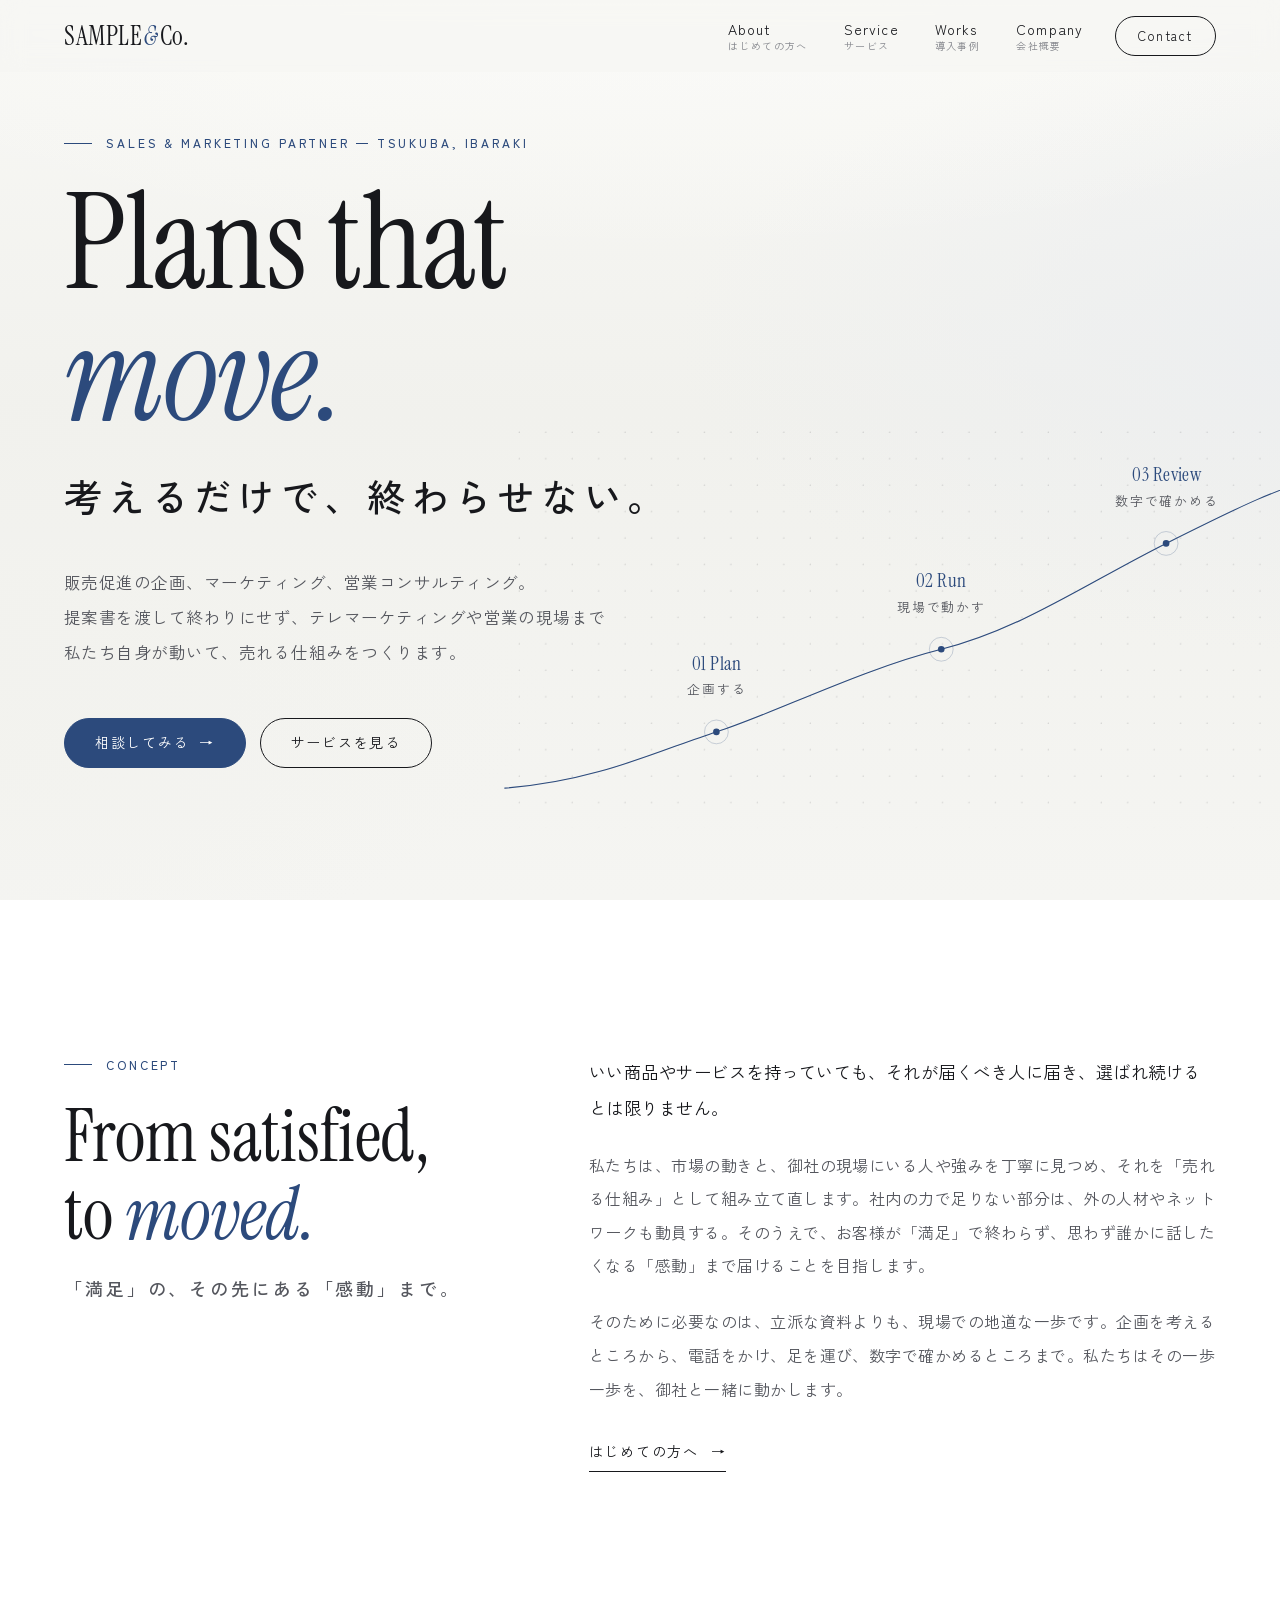
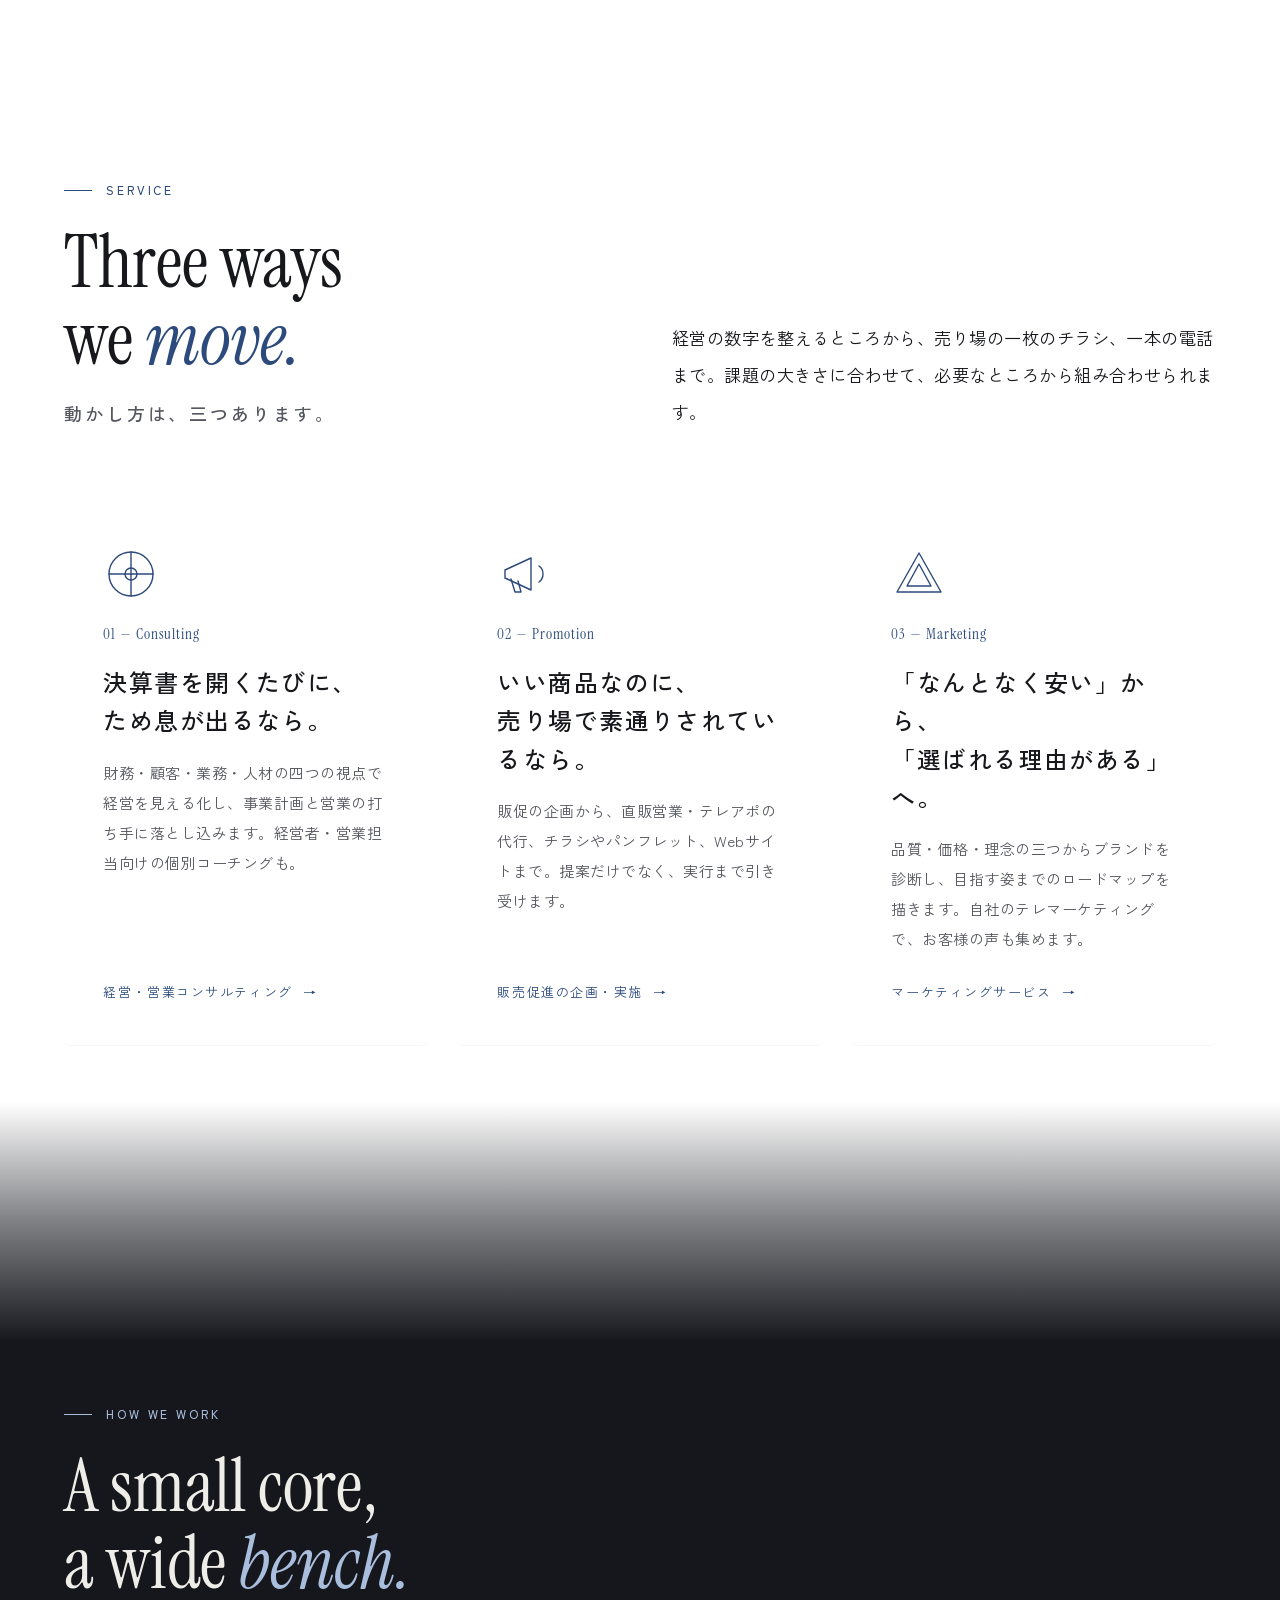
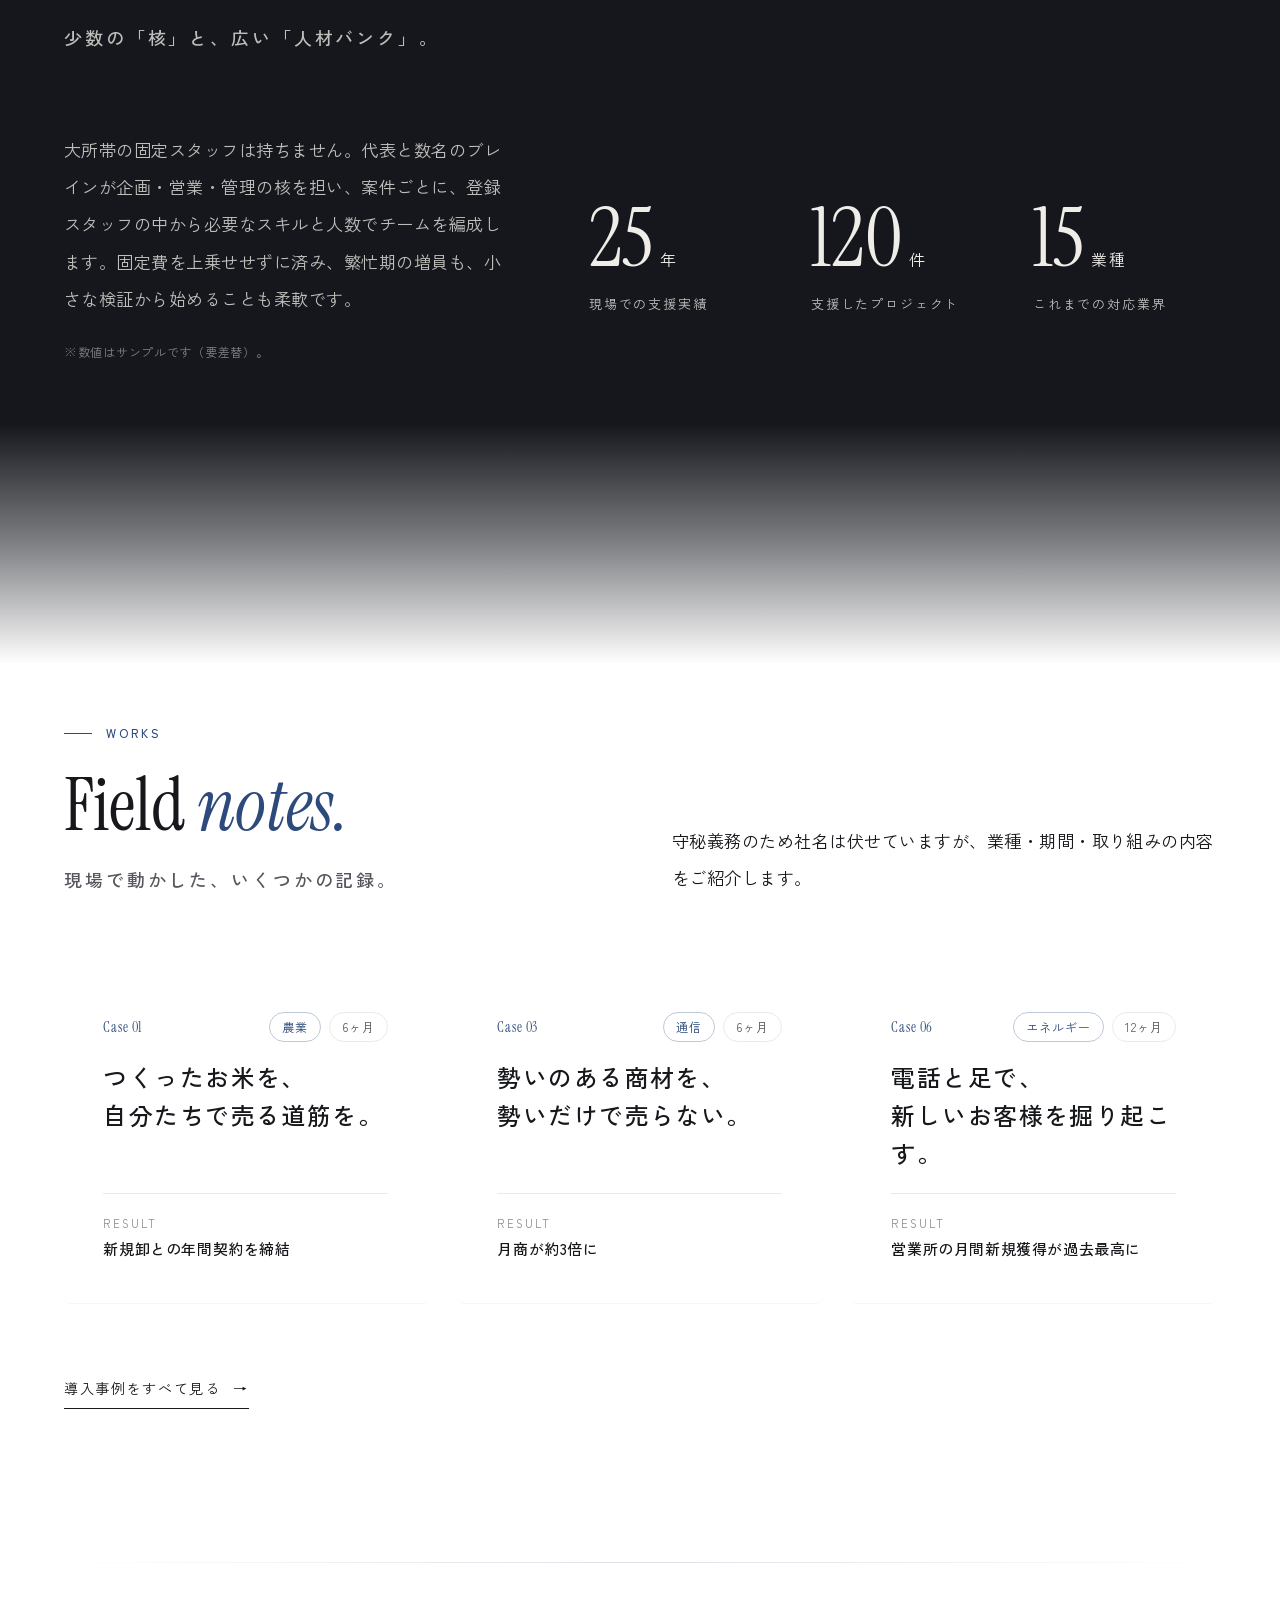
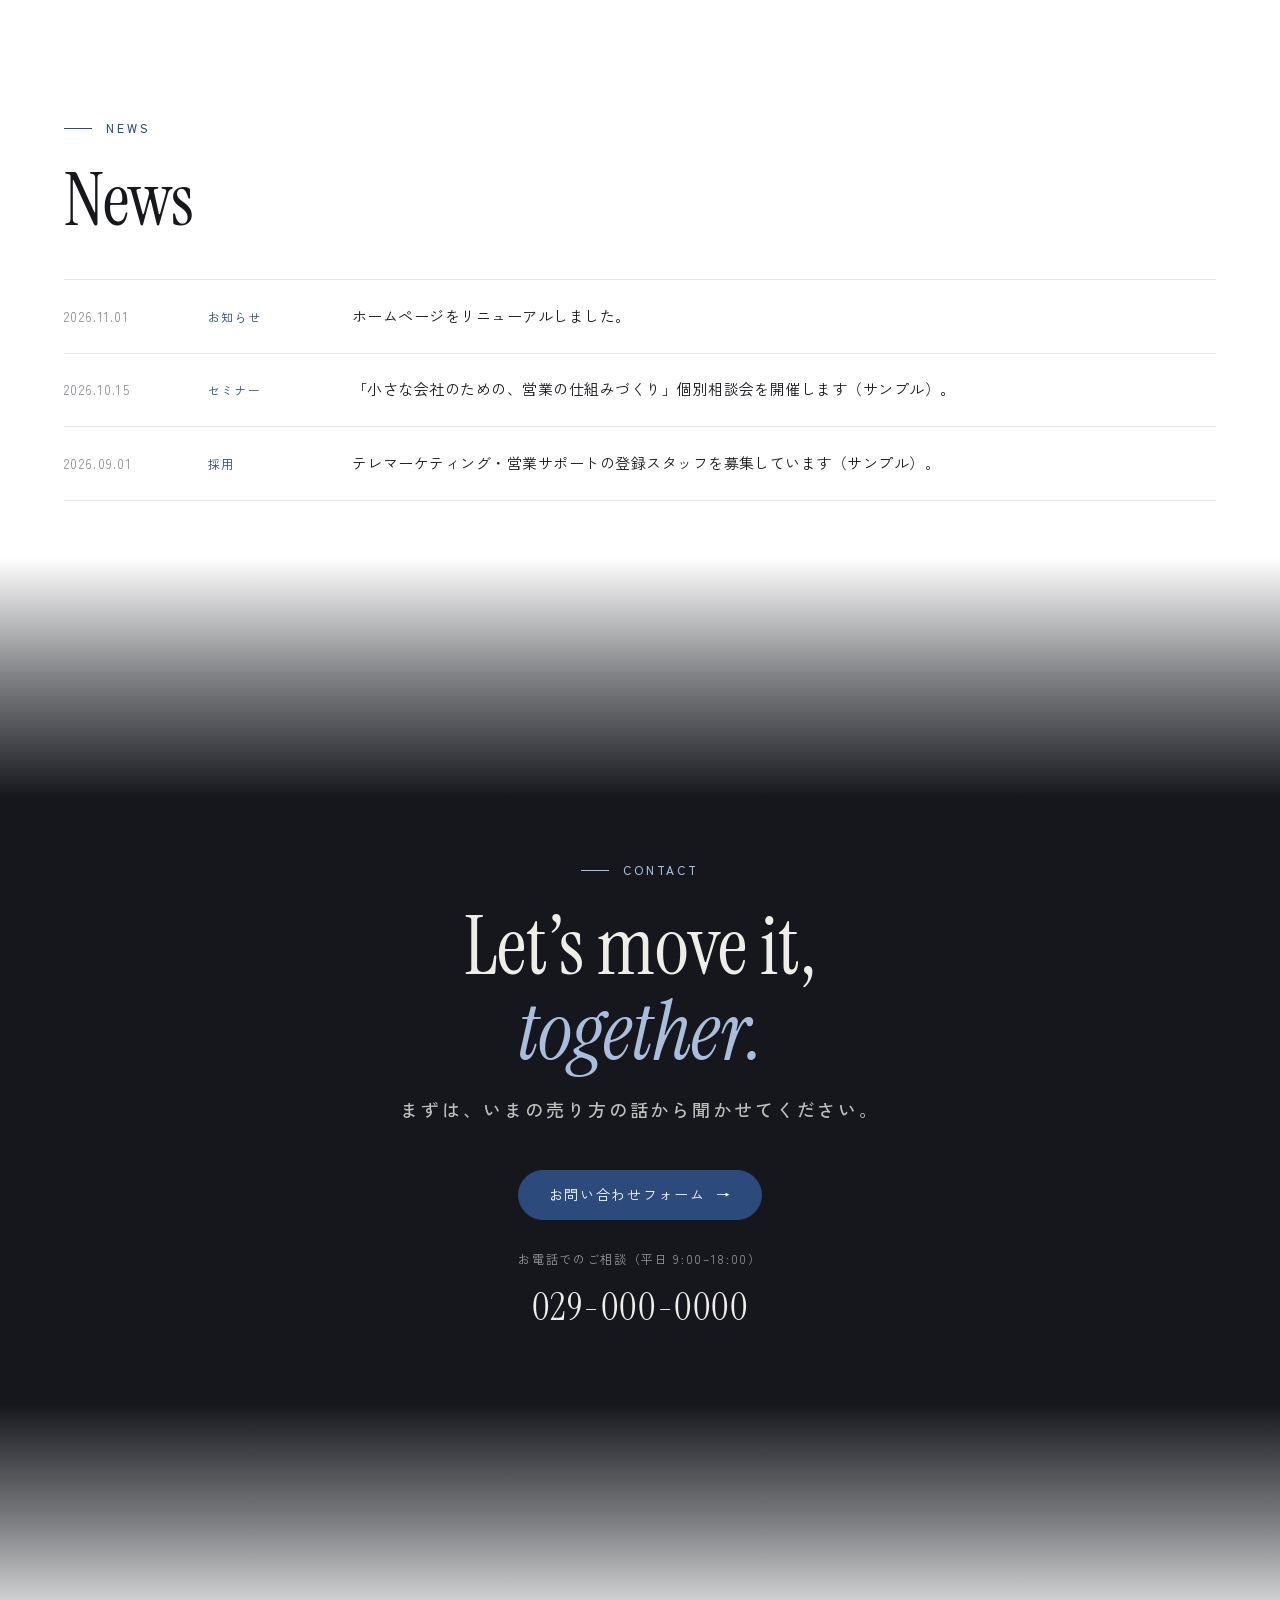
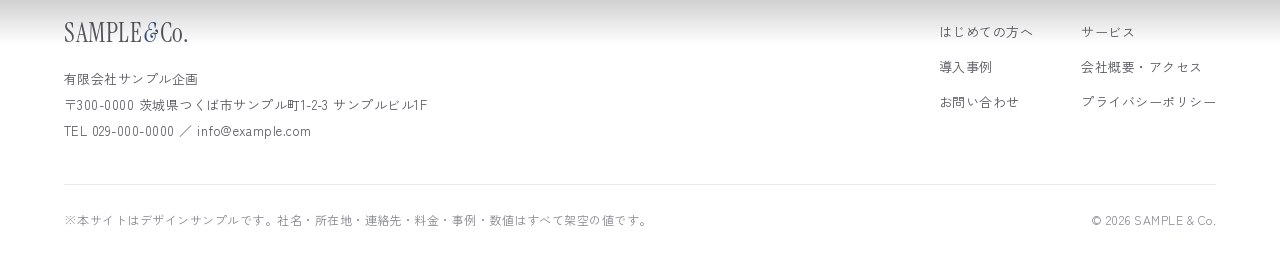
==== index.html @ 2509d03f "Add corporate site renewal sample (static, 8 pages) Sales/marketing consulting company site with sam" ====
<!DOCTYPE html>
<html lang="ja">
<head>
<meta charset="UTF-8">
<meta name="viewport" content="width=device-width, initial-scale=1">
<script>document.documentElement.classList.add('js')</script>
<title>SAMPLE &amp; Co.｜販売促進・マーケティング・営業コンサルティング（茨城県つくば市）</title>
<meta name="description" content="茨城県つくば市の販売促進・マーケティング・営業コンサルティング会社。企画を提案するだけでなく、テレマーケティングや営業の現場まで自ら動いて、売れる仕組みをつくります。">
<!-- 要差替: サンプル公開中は検索除外。本番公開時にこの行を削除 -->
<meta name="robots" content="noindex, nofollow">
<link rel="canonical" href="https://fujikurakenjiwork-beep.github.io/marketing-consulting-hp/">
<meta property="og:type" content="website">
<meta property="og:site_name" content="SAMPLE &amp; Co.">
<meta property="og:title" content="SAMPLE &amp; Co.｜考えるだけで、終わらせない。">
<meta property="og:description" content="販売促進の企画、マーケティング、営業コンサルティング。現場まで自ら動いて、売れる仕組みをつくります。">
<meta property="og:url" content="https://fujikurakenjiwork-beep.github.io/marketing-consulting-hp/">
<link rel="icon" href="favicon.svg" type="image/svg+xml">
<link rel="preconnect" href="https://fonts.googleapis.com">
<link rel="preconnect" href="https://fonts.gstatic.com" crossorigin>
<link href="https://fonts.googleapis.com/css2?family=Instrument+Serif:ital@0;1&family=Zen+Kaku+Gothic+New:wght@400;500;700&display=swap" rel="stylesheet">
<link rel="stylesheet" href="assets/style.css">
<!-- 要差替: 社名・所在地・電話はすべてサンプル値 -->
<script type="application/ld+json">
{"@context":"https://schema.org","@type":"Organization","name":"有限会社サンプル企画","alternateName":"SAMPLE & Co.","url":"https://fujikurakenjiwork-beep.github.io/marketing-consulting-hp/","logo":"https://fujikurakenjiwork-beep.github.io/marketing-consulting-hp/favicon.svg","description":"販売促進の企画、マーケティングサービス、経営・営業コンサルティング","address":{"@type":"PostalAddress","postalCode":"300-0000","addressRegion":"茨城県","addressLocality":"つくば市","streetAddress":"サンプル町1-2-3 サンプルビル1F","addressCountry":"JP"},"telephone":"+81-29-000-0000","email":"info@example.com"}
</script>
</head>
<body>
<div class="bg-canvas" aria-hidden="true"></div>
<div class="bg-grain" aria-hidden="true"></div>
<a class="skip" href="#main">本文へスキップ</a>

<!-- 0. ローディング：ワードマークが立ち上がり、線が一本引かれる（=キー演出の予告） -->
<div id="loading" aria-hidden="true">
  <div>
    <div class="word js-split">SAMPLE &amp; Co.</div>
    <div class="bar"></div>
  </div>
</div>

<header class="header">
  <a class="logo" href="index.html" aria-label="SAMPLE &amp; Co. トップページ">SAMPLE<i>&amp;</i>Co.</a>
  <nav class="nav" aria-label="メイン">
    <a href="about.html">About<small>はじめての方へ</small></a>
    <a href="service.html">Service<small>サービス</small></a>
    <a href="works.html">Works<small>導入事例</small></a>
    <a href="company.html">Company<small>会社概要</small></a>
  </nav>
  <a class="btn btn--sm header-cta" href="contact.html">Contact</a>
  <button class="menu-btn" type="button" aria-expanded="false" aria-controls="sp-menu" aria-label="メニューを開く"><span></span><span></span></button>
</header>
<nav class="sp-menu" id="sp-menu" aria-label="スマートフォン用メニュー">
  <a href="index.html">Home<small>トップ</small></a>
  <a href="about.html">About<small>はじめての方へ</small></a>
  <a href="service.html">Service<small>サービス</small></a>
  <a href="works.html">Works<small>導入事例</small></a>
  <a href="company.html">Company<small>会社概要・アクセス</small></a>
  <a href="contact.html">Contact<small>お問い合わせ</small></a>
  <a class="sp-tel" href="tel:0290000000">TEL 029-000-0000（平日 9:00–18:00）</a><!-- 要差替 -->
</nav>

<main id="main">

<!-- 2. KV：h1 は理念。キー演出（上昇線）はここに1つだけ -->
<section class="kv" aria-labelledby="kv-title">
  <div class="inner kv-inner">
    <p class="kicker rise" style="--d:80">Sales &amp; Marketing Partner — Tsukuba, Ibaraki</p>
    <h1 id="kv-title" class="kv-title">
      <span class="h-display rise" style="--d:180">Plans that<br><em>move.</em></span>
      <span class="h1-ja rise" style="--d:360">考えるだけで、終わらせない。</span>
    </h1>
    <p class="kv-lead rise" style="--d:520">販売促進の企画、マーケティング、営業コンサルティング。<br class="pc">提案書を渡して終わりにせず、テレマーケティングや営業の現場まで<br class="pc">私たち自身が動いて、売れる仕組みをつくります。</p>
    <div class="kv-actions rise" style="--d:660">
      <a class="btn btn--accent" href="contact.html">相談してみる <span class="arrow" aria-hidden="true">→</span></a>
      <a class="btn" href="service.html">サービスを見る</a>
    </div>
  </div>

  <div class="motion" aria-hidden="true">
    <svg viewBox="0 0 1200 600" preserveAspectRatio="xMidYMid meet">
      <defs><pattern id="dots" width="40" height="40" patternUnits="userSpaceOnUse"><circle cx="2" cy="2" r="1.1"/></pattern></defs>
      <rect class="grid-dots" x="0" y="0" width="1200" height="600" fill="url(#dots)"/>
      <path class="trail-base" d="M-20,540 C120,530 220,480 300,455 S520,360 640,330 S860,230 980,170 S1140,90 1240,60"/>
      <path class="trail" pathLength="1" d="M-20,540 C120,530 220,480 300,455 S520,360 640,330 S860,230 980,170 S1140,90 1240,60"/>
      <g transform="translate(300 455)"><g class="node" style="--nd:1300ms"><circle class="ring" r="18"/><circle class="dot" r="5"/></g></g>
      <g transform="translate(640 330)"><g class="node" style="--nd:1900ms"><circle class="ring" r="18"/><circle class="dot" r="5"/></g></g>
      <g transform="translate(980 170)"><g class="node" style="--nd:2500ms"><circle class="ring" r="18"/><circle class="dot" r="5"/></g></g>
    </svg>
    <div class="node-label" style="left:25%;top:75.8%;--nd:1300ms"><b>01 Plan</b><span>企画する</span></div>
    <div class="node-label" style="left:53.3%;top:55%;--nd:1900ms"><b>02 Run</b><span>現場で動かす</span></div>
    <div class="node-label" style="left:81.7%;top:28.3%;--nd:2500ms"><b>03 Review</b><span>数字で確かめる</span></div>
  </div>
</section>

<!-- 3. コンセプト -->
<section id="concept">
  <div class="inner two-col">
    <div>
      <p class="kicker reveal">Concept</p>
      <h2 class="h2 reveal">From satisfied,<br>to <em>moved.</em></h2>
      <p class="h-sub reveal">「満足」の、その先にある「感動」まで。</p>
    </div>
    <div class="prose">
      <p class="lead reveal" style="color:var(--ink)">いい商品やサービスを持っていても、それが届くべき人に届き、選ばれ続けるとは限りません。</p>
      <p class="reveal">私たちは、市場の動きと、御社の現場にいる人や強みを丁寧に見つめ、それを「売れる仕組み」として組み立て直します。社内の力で足りない部分は、外の人材やネットワークも動員する。そのうえで、お客様が「満足」で終わらず、思わず誰かに話したくなる「感動」まで届けることを目指します。</p>
      <p class="reveal">そのために必要なのは、立派な資料よりも、現場での地道な一歩です。企画を考えるところから、電話をかけ、足を運び、数字で確かめるところまで。私たちはその一歩一歩を、御社と一緒に動かします。</p>
      <a class="link-arrow reveal" href="about.html">はじめての方へ</a>
    </div>
  </div>
</section>


<!-- 4. サービス：見出しは顧客のシーンで -->
<section id="service">
  <div class="inner">
    <div class="sec-head">
      <div>
        <p class="kicker reveal">Service</p>
        <h2 class="h2 reveal">Three ways<br>we <em>move.</em></h2>
        <p class="h-sub reveal">動かし方は、三つあります。</p>
      </div>
      <p class="lead reveal">経営の数字を整えるところから、売り場の一枚のチラシ、一本の電話まで。課題の大きさに合わせて、必要なところから組み合わせられます。</p>
    </div>
    <div class="grid stagger">
      <a class="card" href="service.html#consulting" style="--i:0">
        <svg class="icon" viewBox="0 0 56 56" aria-hidden="true"><circle cx="28" cy="28" r="22"/><path d="M28 6v44M6 28h44"/><circle cx="28" cy="28" r="6"/></svg>
        <span class="num">01 — Consulting</span>
        <h3 class="h3">決算書を開くたびに、<br>ため息が出るなら。</h3>
        <p>財務・顧客・業務・人材の四つの視点で経営を見える化し、事業計画と営業の打ち手に落とし込みます。経営者・営業担当向けの個別コーチングも。</p>
        <span class="more">経営・営業コンサルティング</span>
      </a>
      <a class="card" href="service.html#promotion" style="--i:1">
        <svg class="icon" viewBox="0 0 56 56" aria-hidden="true"><path d="M8 24v8l26 12V12L8 24z"/><path d="M14 33l4 13h6l-3-11"/><path d="M42 20c3 2 4 5 4 8s-1 6-4 8"/></svg>
        <span class="num">02 — Promotion</span>
        <h3 class="h3">いい商品なのに、<br>売り場で素通りされているなら。</h3>
        <p>販促の企画から、直販営業・テレアポの代行、チラシやパンフレット、Webサイトまで。提案だけでなく、実行まで引き受けます。</p>
        <span class="more">販売促進の企画・実施</span>
      </a>
      <a class="card" href="service.html#marketing" style="--i:2">
        <svg class="icon" viewBox="0 0 56 56" aria-hidden="true"><path d="M28 7L50 46H6L28 7z"/><path d="M28 18l12 22H16l12-22z"/></svg>
        <span class="num">03 — Marketing</span>
        <h3 class="h3">「なんとなく安い」から、<br>「選ばれる理由がある」へ。</h3>
        <p>品質・価格・理念の三つからブランドを診断し、目指す姿までのロードマップを描きます。自社のテレマーケティングで、お客様の声も集めます。</p>
        <span class="more">マーケティングサービス</span>
      </a>
    </div>
  </div>
</section>

<!-- 5. 体制と数字（濃色反転） -->
<section class="section-dark" id="way">
  <div class="inner">
    <p class="kicker reveal">How we work</p>
    <h2 class="h2 reveal">A small core,<br>a wide <em>bench.</em></h2>
    <p class="h-sub reveal">少数の「核」と、広い「人材バンク」。</p>
    <div class="way-grid">
      <p class="lead reveal">大所帯の固定スタッフは持ちません。代表と数名のブレインが企画・営業・管理の核を担い、案件ごとに、登録スタッフの中から必要なスキルと人数でチームを編成します。固定費を上乗せせずに済み、繁忙期の増員も、小さな検証から始めることも柔軟です。</p>
      <div class="stats stagger">
        <!-- 要差替: 数値はすべてサンプル -->
        <div class="stat" style="--i:0"><div><span class="num js-count-up" data-to="25">0</span><span class="unit">年</span></div><p class="label">現場での支援実績</p></div>
        <div class="stat" style="--i:1"><div><span class="num js-count-up" data-to="120">0</span><span class="unit">件</span></div><p class="label">支援したプロジェクト</p></div>
        <div class="stat" style="--i:2"><div><span class="num js-count-up" data-to="15">0</span><span class="unit">業種</span></div><p class="label">これまでの対応業界</p></div>
      </div>
    </div>
    <p class="note">※数値はサンプルです（要差替）。</p>
  </div>
</section>

<!-- 6. 事例 -->
<section id="works">
  <div class="inner">
    <div class="sec-head">
      <div>
        <p class="kicker reveal">Works</p>
        <h2 class="h2 reveal">Field <em>notes.</em></h2>
        <p class="h-sub reveal">現場で動かした、いくつかの記録。</p>
      </div>
      <p class="lead reveal">守秘義務のため社名は伏せていますが、業種・期間・取り組みの内容をご紹介します。</p>
    </div>
    <div class="grid stagger">
      <!-- 要差替: 事例はすべてサンプル -->
      <a class="card case" href="works.html#case-01" style="--i:0">
        <div class="case-meta"><span class="num">Case 01</span><span class="tags"><span class="tag">農業</span><span class="tag tag--plain">6ヶ月</span></span></div>
        <h3 class="h3">つくったお米を、<br>自分たちで売る道筋を。</h3>
        <p class="result"><small>RESULT</small>新規卸との年間契約を締結</p>
      </a>
      <a class="card case" href="works.html#case-03" style="--i:1">
        <div class="case-meta"><span class="num">Case 03</span><span class="tags"><span class="tag">通信</span><span class="tag tag--plain">6ヶ月</span></span></div>
        <h3 class="h3">勢いのある商材を、<br>勢いだけで売らない。</h3>
        <p class="result"><small>RESULT</small>月商が約3倍に</p>
      </a>
      <a class="card case" href="works.html#case-06" style="--i:2">
        <div class="case-meta"><span class="num">Case 06</span><span class="tags"><span class="tag">エネルギー</span><span class="tag tag--plain">12ヶ月</span></span></div>
        <h3 class="h3">電話と足で、<br>新しいお客様を掘り起こす。</h3>
        <p class="result"><small>RESULT</small>営業所の月間新規獲得が過去最高に</p>
      </a>
    </div>
    <p class="reveal" style="margin-top:40px"><a class="link-arrow" href="works.html">導入事例をすべて見る</a></p>
  </div>
</section>

<div class="hairline" aria-hidden="true"></div>

<!-- 8. お知らせ -->
<section id="news">
  <div class="inner">
    <div class="sec-head" style="margin-bottom:40px">
      <div>
        <p class="kicker reveal">News</p>
        <h2 class="h2 reveal">News</h2>
      </div>
    </div>
    <!-- 要差替: お知らせはサンプル -->
    <ul class="news stagger">
      <li style="--i:0"><time datetime="2026-11-01">2026.11.01</time><span class="cat">お知らせ</span><p>ホームページをリニューアルしました。</p></li>
      <li style="--i:1"><time datetime="2026-10-15">2026.10.15</time><span class="cat">セミナー</span><p>「小さな会社のための、営業の仕組みづくり」個別相談会を開催します（サンプル）。</p></li>
      <li style="--i:2"><time datetime="2026-09-01">2026.09.01</time><span class="cat">採用</span><p>テレマーケティング・営業サポートの登録スタッフを募集しています（サンプル）。</p></li>
    </ul>
  </div>
</section>

<!-- 9. CTA -->
<section class="section-dark cta" id="contact">
  <div class="inner">
    <p class="kicker reveal" style="justify-content:center">Contact</p>
    <h2 class="h2 reveal">Let’s move it,<br><em>together.</em></h2>
    <p class="h-sub reveal">まずは、いまの売り方の話から聞かせてください。</p>
    <div class="cta-actions reveal">
      <a class="btn btn--accent" href="contact.html">お問い合わせフォーム <span class="arrow" aria-hidden="true">→</span></a>
    </div>
    <a class="tel reveal" href="tel:0290000000"><small>お電話でのご相談（平日 9:00–18:00）</small>029-000-0000</a><!-- 要差替 -->
  </div>
</section>
</main>

<footer class="footer">
  <div class="footer-inner">
    <div class="footer-brand">
      <a class="logo" href="index.html">SAMPLE<i>&amp;</i>Co.</a>
      <!-- 要差替: 社名・所在地・電話 -->
      <p>有限会社サンプル企画<br>〒300-0000 茨城県つくば市サンプル町1-2-3 サンプルビル1F<br>TEL 029-000-0000 ／ info@example.com</p>
    </div>
    <nav class="footer-nav" aria-label="フッター">
      <a href="about.html">はじめての方へ</a><a href="service.html">サービス</a>
      <a href="works.html">導入事例</a><a href="company.html">会社概要・アクセス</a>
      <a href="contact.html">お問い合わせ</a><a href="privacy.html">プライバシーポリシー</a>
    </nav>
  </div>
  <div class="footer-bottom">
    <p>※本サイトはデザインサンプルです。社名・所在地・連絡先・料金・事例・数値はすべて架空の値です。</p>
    <p>© <span class="js-year">2026</span> SAMPLE &amp; Co.</p>
  </div>
</footer>
<div class="cta-fixed"><a class="btn" href="tel:0290000000">電話する</a><a class="btn btn--accent" href="contact.html">お問い合わせ</a></div>

<script src="assets/main.js"></script>
</body>
</html>
---- assets/style.css ----
/* =========================================================
   SAMPLE & Co. — 共通スタイル
   ブランドの動詞: 「動かす（MOVE）」 → キー演出: KVで上昇線が描かれ、
   01企画 → 02実践 → 03検証 の節点が順に灯る（ページで1箇所のみ）
   ========================================================= */

/* 0. トークン — 無彩色 + 藍1色 */
:root{
  --font-display:"Instrument Serif","Times New Roman",serif;
  --font-body:"Zen Kaku Gothic New","Hiragino Sans","Yu Gothic",sans-serif;
  --ink:#17181c;
  --ink-2:#55575e;
  --ink-3:#86888e;
  --paper:#f6f6f3;
  --paper-2:#eeeeea;
  --dark:#15171d;
  --dark-rgb:21,23,29;
  --on-dark:#eeede8;
  --accent:#2c4a7c;
  --accent-rgb:44,74,124;
  --accent-light:#a9bddd;   /* 濃色セクション上のアクセント */
  --line:rgba(23,24,28,.09);
  --card:rgba(255,255,255,.55);
  --ease:cubic-bezier(.22,1,.36,1);
  --dur:1100ms;
  --stagger:80ms;
  --radius:6px;
  --max:1200px;
  --gutter:clamp(20px,5vw,72px);
  --header-h:72px;
}

*{box-sizing:border-box;margin:0;padding:0}
html{scroll-behavior:smooth;-webkit-text-size-adjust:100%}
body{
  font-family:var(--font-body);color:var(--ink);background:var(--paper);
  line-height:1.9;letter-spacing:.03em;font-feature-settings:"palt";
  overflow-x:hidden;-webkit-font-smoothing:antialiased;
}
img,svg{max-width:100%;display:block}
a{color:inherit;text-decoration:none}
ul,ol{list-style:none}
button,input,select,textarea{font:inherit;color:inherit}
[id]{scroll-margin-top:calc(var(--header-h) + 24px)}
:focus-visible{outline:2px solid var(--accent);outline-offset:3px;border-radius:2px}
.skip{position:absolute;left:-9999px;top:8px;z-index:200;background:var(--ink);color:var(--paper);padding:8px 16px;border-radius:4px}
.skip:focus{left:8px}
.pc{display:inline}
@media (max-width:767px){.pc{display:none}}

/* =========================================================
   処方A — ページ全体を1枚の連続背景に
   ========================================================= */
.bg-canvas{position:fixed;inset:0;z-index:-2;pointer-events:none;
  background:
    radial-gradient(130% 70% at 50% -15%, #fcfcfa 0%, rgba(252,252,250,0) 62%),
    radial-gradient(95% 60% at 108% 38%, #eceef0 0%, rgba(236,238,240,0) 58%),
    radial-gradient(85% 60% at -8% 74%, #f2f2ee 0%, rgba(242,242,238,0) 60%),
    linear-gradient(180deg, #f8f8f5 0%, #f1f1ed 46%, #f5f5f2 100%);
  filter:blur(.4px);
}
/* 処方B — SVGグレインでバンディングを撹拌 */
.bg-grain{position:fixed;inset:0;z-index:-1;pointer-events:none;opacity:.04;mix-blend-mode:overlay;
  background-image:url("data:image/svg+xml,%3Csvg xmlns='http://www.w3.org/2000/svg' width='200' height='200'%3E%3Cfilter id='n'%3E%3CfeTurbulence type='fractalNoise' baseFrequency='.85' numOctaves='3' stitchTiles='stitch'/%3E%3C/filter%3E%3Crect width='200' height='200' filter='url(%23n)'/%3E%3C/svg%3E");
  background-size:200px 200px}
body{background:transparent}

section{background:transparent;position:relative;padding:clamp(96px,12vw,168px) var(--gutter)}
.inner{max-width:var(--max);margin:0 auto}

/* 処方C — 濃色反転は ±96px はみ出し、240px かけて溶かす */
.section-dark{color:var(--on-dark);isolation:isolate;padding-block:clamp(168px,16vw,240px)}
.section-dark::before{content:"";position:absolute;inset:-96px 0;z-index:-1;
  background:linear-gradient(180deg,
    rgba(var(--dark-rgb),0) 0%,
    rgba(var(--dark-rgb),.55) 120px,
    var(--dark) 240px,
    var(--dark) calc(100% - 240px),
    rgba(var(--dark-rgb),.55) calc(100% - 120px),
    rgba(var(--dark-rgb),0) 100%)}
.section-dark .kicker{color:var(--accent-light)}
.section-dark .kicker::before{background:var(--accent-light)}
.section-dark .h-sub,.section-dark .lead,.section-dark p{color:rgba(238,237,232,.78)}
.section-dark em,.section-dark .h2 em,.section-dark .h-display em{color:var(--accent-light)}
.section-dark .btn{border-color:rgba(238,237,232,.5)}
.section-dark .btn:hover{background:var(--on-dark);color:var(--dark)}
.hairline{height:1px;opacity:.6;margin:0 var(--gutter);
  background:linear-gradient(90deg, transparent, rgba(var(--accent-rgb),.28), transparent)}

/* =========================================================
   処方E — モーション（ゆっくり像を結ぶ）
   ========================================================= */
@keyframes reveal{from{opacity:0;transform:translateY(26px) scale(.988);filter:blur(7px)}to{opacity:1;transform:none;filter:blur(0)}}
.js .reveal{animation:reveal var(--dur) var(--ease) both;animation-play-state:paused}
.js .reveal.is-in{animation-play-state:running}
.js .stagger>*{animation:reveal var(--dur) var(--ease) both;animation-play-state:paused;animation-delay:calc(var(--i,0)*var(--stagger))}
.js .stagger.is-in>*{animation-play-state:running}
@supports (animation-timeline: view()){
  .js .reveal{animation:reveal linear both;animation-timeline:view();animation-range:entry 8% cover 30%;animation-play-state:running}
}
/* ファーストビュー用：読み込み完了で立ち上がる */
.js .rise{opacity:0;transform:translateY(24px);filter:blur(6px);
  transition:opacity var(--dur) var(--ease),transform var(--dur) var(--ease),filter var(--dur) var(--ease);
  transition-delay:calc(var(--d,0)*1ms)}
.js.is-ready .rise{opacity:1;transform:none;filter:blur(0)}

@media (prefers-reduced-motion:reduce){
  html{scroll-behavior:auto}
  .js .reveal,.js .stagger>*{animation:none!important;opacity:1!important;transform:none!important;filter:none!important}
  .js .rise{transition:none!important;opacity:1!important;transform:none!important;filter:none!important}
  .trail{transition:none!important;stroke-dashoffset:0!important}
  .node,.node-label{transition:none!important;opacity:1!important;transform:none!important}
  #loading{display:none}
  *{transition-duration:0s!important}
}

/* =========================================================
   1. ローディング（index のみ・1.2秒以内に開ける）
   ========================================================= */
#loading{position:fixed;inset:0;z-index:100;background:var(--paper);display:grid;place-items:center;
  transition:opacity 700ms var(--ease),visibility 0s 700ms}
#loading.is-done{opacity:0;visibility:hidden}
#loading .word{font-family:var(--font-display);font-size:clamp(34px,6vw,72px);letter-spacing:.06em;display:flex;overflow:hidden;line-height:1.2}
#loading .word span{display:inline-block;transform:translateY(110%);animation:rise-up 900ms var(--ease) forwards;animation-delay:calc(var(--i)*45ms);white-space:pre}
#loading .bar{width:min(240px,50vw);height:1px;margin:18px auto 0;background:var(--accent);transform:scaleX(0);transform-origin:left;animation:bar 1000ms var(--ease) 100ms forwards}
@keyframes rise-up{to{transform:none}}
@keyframes bar{to{transform:scaleX(1)}}

/* =========================================================
   2. ヘッダー（backdrop-filter はここ1箇所のみ）
   ========================================================= */
.header{position:fixed;top:0;left:0;right:0;z-index:50;height:var(--header-h);display:flex;align-items:center;gap:32px;
  padding:0 var(--gutter);backdrop-filter:blur(12px);-webkit-backdrop-filter:blur(12px);
  background:rgba(246,246,243,.62)}
.logo{font-family:var(--font-display);font-size:26px;letter-spacing:.02em;line-height:1;white-space:nowrap}
.logo i{color:var(--accent);padding:0 .06em}
.nav{display:flex;gap:36px;margin-left:auto}
.nav a{position:relative;display:grid;font-size:14px;letter-spacing:.08em;line-height:1.3;padding:6px 0}
.nav a small{font-size:10px;letter-spacing:.14em;color:var(--ink-3)}
.nav a::after{content:"";position:absolute;left:0;bottom:0;height:1px;width:100%;background:currentColor;transform:scaleX(0);transform-origin:right;transition:transform 600ms var(--ease)}
.nav a:hover::after,.nav a[aria-current="page"]::after{transform:scaleX(1);transform-origin:left}
.nav a[aria-current="page"]{color:var(--accent)}
.btn{display:inline-flex;align-items:center;justify-content:center;gap:10px;padding:14px 30px;border:1px solid currentColor;border-radius:999px;
  font-size:14px;letter-spacing:.12em;line-height:1.4;transition:background 600ms var(--ease),color 600ms var(--ease),border-color 600ms var(--ease);cursor:pointer;background:transparent}
.btn:hover{background:var(--ink);color:var(--paper);border-color:var(--ink)}
.btn--accent{background:var(--accent);border-color:var(--accent);color:#fff}
.btn--accent:hover{background:var(--ink);border-color:var(--ink)}
.section-dark .btn--accent{border-color:var(--accent)}
.btn--sm{padding:10px 22px;font-size:13px}
.btn .arrow{transition:transform 600ms var(--ease)}
.btn:hover .arrow{transform:translateX(4px)}
.menu-btn{display:none;width:44px;height:44px;border:0;background:transparent;position:relative;cursor:pointer;margin-left:auto}
.menu-btn span{position:absolute;left:11px;right:11px;height:1px;background:var(--ink);transition:transform 500ms var(--ease)}
.menu-btn span:nth-child(1){top:18px}
.menu-btn span:nth-child(2){top:26px}
.menu-open .menu-btn span:nth-child(1){transform:translateY(4px) rotate(20deg)}
.menu-open .menu-btn span:nth-child(2){transform:translateY(-4px) rotate(-20deg)}
.sp-menu{position:fixed;inset:0;z-index:45;background:var(--paper);padding:calc(var(--header-h) + 32px) var(--gutter) 40px;
  display:flex;flex-direction:column;gap:6px;visibility:hidden;opacity:0;transition:opacity 500ms var(--ease),visibility 0s 500ms;overflow-y:auto}
.menu-open .sp-menu{visibility:visible;opacity:1;transition:opacity 500ms var(--ease)}
.sp-menu a{display:flex;align-items:baseline;justify-content:space-between;gap:16px;padding:16px 0;border-bottom:1px solid var(--line);font-family:var(--font-display);font-size:32px;line-height:1.2}
.sp-menu a small{font-family:var(--font-body);font-size:12px;letter-spacing:.14em;color:var(--ink-3)}
.sp-menu .sp-tel{margin-top:24px;font-family:var(--font-body);font-size:14px;color:var(--ink-2);border:0;display:block}
.menu-open{overflow:hidden}
@media (max-width:899px){
  .nav,.header-cta{display:none}
  .menu-btn{display:block}
}

/* =========================================================
   3. 見出し — 欧文ディスプレイ × 和文サブの2層
   ========================================================= */
.h-display{display:block;font-family:var(--font-display);font-weight:400;line-height:.98;letter-spacing:-.01em;font-size:clamp(58px,10.5vw,156px)}
.h-display em,.h2 em{font-style:italic;color:var(--accent)}
.h1-ja{display:block;font-size:clamp(22px,3vw,38px);font-weight:500;letter-spacing:.14em;line-height:1.6;margin-top:clamp(16px,2vw,28px)}
.h2{font-family:var(--font-display);font-weight:400;font-size:clamp(42px,5.8vw,86px);line-height:1.04;letter-spacing:-.005em}
.h-sub{font-size:clamp(15px,1.5vw,18px);letter-spacing:.16em;color:var(--ink-2);margin-top:18px;font-weight:500}
.h3{font-size:clamp(19px,1.9vw,24px);font-weight:500;line-height:1.6;letter-spacing:.06em}
.lead{font-size:clamp(16px,1.35vw,18px);line-height:2.15;max-width:40em}
.kicker{display:flex;align-items:center;gap:14px;font-size:12px;letter-spacing:.24em;text-transform:uppercase;color:var(--accent);margin-bottom:22px;font-weight:500}
.kicker::before{content:"";width:28px;height:1px;background:var(--accent)}
.note{font-size:12px;color:var(--ink-3);margin-top:24px;letter-spacing:.06em}
.section-dark .note{color:rgba(238,237,232,.5)}
.link-arrow{display:inline-flex;align-items:center;gap:12px;font-size:14px;letter-spacing:.12em;padding-bottom:6px;border-bottom:1px solid currentColor;margin-top:32px}
.link-arrow::after{content:"→";transition:transform 600ms var(--ease)}
.link-arrow:hover::after{transform:translateX(5px)}
.sec-head{display:grid;grid-template-columns:minmax(0,1fr) minmax(0,1fr);gap:clamp(24px,5vw,80px);align-items:end;margin-bottom:clamp(48px,6vw,88px)}
.sec-head .lead{justify-self:end}
@media (max-width:899px){.sec-head{grid-template-columns:1fr}.sec-head .lead{justify-self:start}}

/* =========================================================
   4. KV と キー演出（上昇線）
   ========================================================= */
.kv{min-height:100svh;display:grid;align-content:center;padding-top:calc(var(--header-h) + 48px);padding-bottom:clamp(72px,10vw,120px);overflow:hidden}
.kv-inner{width:100%;position:relative;z-index:1}
.kv-title{font-weight:400}
.kv-lead{margin-top:clamp(24px,3vw,40px);font-size:clamp(15px,1.3vw,17px);line-height:2.1;color:var(--ink-2);max-width:36em}
.kv-actions{display:flex;flex-wrap:wrap;gap:14px;margin-top:clamp(32px,4vw,48px)}
.motion{position:absolute;right:calc(var(--gutter) * -0.5);bottom:clamp(40px,8vh,96px);width:min(62vw,1000px);aspect-ratio:2/1;pointer-events:none}
.motion svg{width:100%;height:100%;overflow:visible}
.motion pattern circle{fill:rgba(23,24,28,.16)}
.trail-base{fill:none;stroke:rgba(var(--accent-rgb),.12);stroke-width:1}
.trail{fill:none;stroke:var(--accent);stroke-width:1.6;stroke-linecap:round;stroke-dasharray:1;stroke-dashoffset:1;
  transition:stroke-dashoffset 2600ms cubic-bezier(.65,0,.35,1) 500ms}
.js.is-ready .trail{stroke-dashoffset:0}
.no-js .trail,html:not(.js) .trail{stroke-dashoffset:0}
.node{transform-box:fill-box;transform-origin:center;opacity:0;transform:scale(.4);transition:opacity 900ms var(--ease),transform 900ms var(--ease);transition-delay:var(--nd,0ms)}
.node .dot{fill:var(--accent)}
.node .ring{fill:none;stroke:rgba(var(--accent-rgb),.35);stroke-width:1}
.js.is-ready .node{opacity:1;transform:none}
html:not(.js) .node,html:not(.js) .node-label{opacity:1;transform:none}
.node-label{position:absolute;transform:translate(-50%,calc(-100% - 22px));text-align:center;opacity:0;white-space:nowrap;
  transition:opacity 900ms var(--ease),transform 900ms var(--ease);transition-delay:var(--nd,0ms)}
.js.is-ready .node-label{opacity:1;transform:translate(-50%,calc(-100% - 30px))}
.node-label b{display:block;font-family:var(--font-display);font-weight:400;font-size:clamp(15px,1.5vw,22px);color:var(--accent);line-height:1}
.node-label span{display:block;font-size:clamp(11px,1vw,13px);letter-spacing:.14em;color:var(--ink-2);margin-top:4px}
@media (max-width:899px){
  .motion{position:relative;right:auto;bottom:auto;width:100%;margin-top:56px}
}

/* 下層ページのヒーロー（同じ線モチーフを短く再演） */
.page-hero{min-height:clamp(440px,64svh,660px);display:grid;align-content:end;padding-top:calc(var(--header-h) + 64px);padding-bottom:clamp(56px,7vw,96px);overflow:hidden}
.page-hero .h-display{font-size:clamp(56px,9vw,132px)}
.page-hero .h1-ja{font-size:clamp(20px,2.4vw,30px)}
.page-hero .lead{margin-top:28px;color:var(--ink-2)}
.page-hero .motion{width:min(52vw,780px);bottom:clamp(24px,5vh,64px);opacity:.75}
@media (max-width:899px){.page-hero .motion{display:none}}

/* =========================================================
   5. コンテンツ部品
   ========================================================= */
.two-col{display:grid;grid-template-columns:minmax(0,5fr) minmax(0,7fr);gap:clamp(32px,6vw,96px);align-items:start}
.two-col > :first-child{position:sticky;top:calc(var(--header-h) + 40px)}
.two-col .lead + p,.prose p + p{margin-top:1.4em}
.prose p{color:var(--ink-2);line-height:2.1}
@media (max-width:899px){.two-col{grid-template-columns:1fr}.two-col > :first-child{position:static}}

.grid{display:grid;gap:clamp(20px,2.4vw,36px);grid-template-columns:repeat(3,minmax(0,1fr))}
.grid--2{grid-template-columns:repeat(2,minmax(0,1fr))}
@media (max-width:1023px){.grid{grid-template-columns:repeat(2,minmax(0,1fr))}}
@media (max-width:639px){.grid,.grid--2{grid-template-columns:1fr}}

.card{position:relative;display:flex;flex-direction:column;gap:18px;padding:clamp(28px,3vw,40px);border-radius:var(--radius);
  background:var(--card);border:1px solid rgba(255,255,255,.7);box-shadow:0 1px 0 rgba(23,24,28,.04);
  transition:transform 700ms var(--ease),background 700ms var(--ease)}
a.card:hover{transform:translateY(-4px);background:rgba(255,255,255,.8)}
.card .num{font-family:var(--font-display);font-size:15px;color:var(--accent);letter-spacing:.06em}
.card .en{font-family:var(--font-display);font-size:clamp(28px,2.6vw,36px);line-height:1}
.card .h3{margin-top:-4px}
.card p{font-size:15px;color:var(--ink-2);line-height:2}
.card .icon{width:56px;height:56px;color:var(--accent)}
.card .icon *{fill:none;stroke:currentColor;stroke-width:1.4;stroke-linecap:round;stroke-linejoin:round}
.card .more{margin-top:auto;padding-top:8px;font-size:13px;letter-spacing:.12em;color:var(--accent);display:flex;align-items:center;gap:10px}
.card .more::after{content:"→";transition:transform 600ms var(--ease)}
a.card:hover .more::after{transform:translateX(5px)}
.tags{display:flex;flex-wrap:wrap;gap:8px}
.tag{font-size:12px;letter-spacing:.08em;padding:4px 12px;border-radius:999px;border:1px solid rgba(var(--accent-rgb),.3);color:var(--accent);line-height:1.6}
.tag--plain{border-color:var(--line);color:var(--ink-2)}
.tag--dark{border-color:rgba(238,237,232,.25);color:rgba(238,237,232,.8)}

/* 数字 */
.stats{display:grid;grid-template-columns:repeat(3,minmax(0,1fr));gap:clamp(24px,3vw,48px)}
.stat .num{font-family:var(--font-display);font-size:clamp(56px,6.4vw,104px);line-height:1;color:var(--on-dark)}
.stat .unit{font-size:16px;margin-left:6px;letter-spacing:.1em}
.stat .label{font-size:13px;letter-spacing:.14em;margin-top:12px}
@media (max-width:639px){.stats{grid-template-columns:1fr}}

.way-grid{display:grid;grid-template-columns:minmax(0,5fr) minmax(0,7fr);gap:clamp(32px,6vw,96px);margin-top:clamp(48px,6vw,80px);align-items:end}
@media (max-width:899px){.way-grid{grid-template-columns:1fr}}


/* 事例 */
.case{gap:20px}
.case-meta{display:flex;flex-wrap:wrap;justify-content:space-between;align-items:center;gap:10px 12px}
.case-meta .num{font-size:14px;white-space:nowrap}
.case dl{display:grid;grid-template-columns:auto 1fr;gap:10px 18px;font-size:14px;line-height:1.9;margin-top:4px}
.case dt{color:var(--accent);letter-spacing:.12em;font-weight:500;white-space:nowrap}
.case dd{color:var(--ink-2)}
.case .result{margin-top:auto;padding-top:18px;border-top:1px solid var(--line);font-size:15px;font-weight:500;letter-spacing:.04em;color:var(--ink)}
.case .result small{display:block;font-size:11px;letter-spacing:.2em;color:var(--ink-3);font-weight:400}

/* ニュース */
.news{border-top:1px solid var(--line)}
.news li{display:grid;grid-template-columns:120px 120px 1fr;gap:24px;padding:22px 0;border-bottom:1px solid var(--line);font-size:15px;align-items:baseline}
.news time{letter-spacing:.1em;color:var(--ink-3);font-size:13px}
.news .cat{font-size:12px;letter-spacing:.1em;color:var(--accent)}
@media (max-width:639px){.news li{grid-template-columns:auto 1fr;gap:6px 16px}.news li p{grid-column:1/-1}}

/* 表（会社概要） */
.table{width:100%;border-collapse:collapse;font-size:15px}
.table th,.table td{padding:22px 8px;text-align:left;vertical-align:top;border-bottom:1px solid var(--line);line-height:1.9}
.table tr:first-child th,.table tr:first-child td{border-top:1px solid var(--line)}
.table th{width:26%;font-weight:500;letter-spacing:.12em;color:var(--ink-2);white-space:nowrap}
.table td ul li::before{content:"— ";color:var(--accent)}
@media (max-width:639px){
  .table th,.table td{display:block;width:100%;padding:0 4px}
  .table th{padding-top:20px;font-size:13px;color:var(--accent);border-bottom:0}
  .table td{padding-bottom:20px}
  .table tr:first-child td{border-top:0}
}

/* サブナビ */
.subnav{display:flex;flex-wrap:wrap;gap:10px;margin-top:40px}
.subnav a{font-size:13px;letter-spacing:.12em;padding:8px 18px;border-radius:999px;border:1px solid var(--line);background:var(--card);transition:background 600ms var(--ease),color 600ms var(--ease)}
.subnav a:hover{background:var(--ink);color:var(--paper)}

/* BSC 図（HTMLで組む：スマホでも読める） */
.bsc{position:relative;display:grid;grid-template-columns:1fr 1fr;gap:12px;max-width:560px}
.bsc > div{padding:26px 22px;border-radius:var(--radius);background:var(--card);border:1px solid rgba(255,255,255,.7);min-height:150px}
.bsc b{display:block;font-family:var(--font-display);font-weight:400;font-size:24px;color:var(--accent);line-height:1.1}
.bsc strong{display:block;font-weight:500;letter-spacing:.1em;margin-top:6px}
.bsc p{font-size:13px;color:var(--ink-2);line-height:1.8;margin-top:8px}
.bsc > div:nth-child(2),.bsc > div:nth-child(4){text-align:right}
.bsc .core{position:absolute;left:50%;top:50%;transform:translate(-50%,-50%);width:112px;height:112px;border-radius:50%;
  background:var(--paper);border:1px solid rgba(var(--accent-rgb),.35);display:grid;place-items:center;text-align:center;font-size:13px;letter-spacing:.1em;line-height:1.6;padding:0;min-height:0;font-weight:500}
@media (max-width:479px){.bsc > div{padding:20px 14px;min-height:140px}.bsc .core{width:92px;height:92px;font-size:12px}.bsc p{display:none}}

/* 手順 */
.steps{display:grid;grid-template-columns:repeat(4,minmax(0,1fr));gap:clamp(16px,2vw,28px);counter-reset:step}
.steps li{position:relative;padding-top:28px;border-top:1px solid rgba(var(--accent-rgb),.3)}
.steps li::before{counter-increment:step;content:"0" counter(step);display:block;font-family:var(--font-display);font-size:44px;line-height:1;color:var(--accent);margin-bottom:16px}
.steps h3{font-size:17px;font-weight:500;letter-spacing:.08em;line-height:1.6}
.steps p{font-size:14px;color:var(--ink-2);margin-top:10px;line-height:1.9}
.steps--3{grid-template-columns:repeat(3,minmax(0,1fr))}
@media (max-width:899px){.steps{grid-template-columns:repeat(2,minmax(0,1fr))}.steps--3{grid-template-columns:1fr}}
@media (max-width:479px){.steps{grid-template-columns:1fr}}

/* 料金メニュー */
.menu-list{border-top:1px solid var(--line)}
.menu-list > div{display:grid;grid-template-columns:minmax(0,4fr) minmax(0,6fr) minmax(0,3fr);gap:20px;padding:26px 0;border-bottom:1px solid var(--line);align-items:baseline}
.menu-list dt{font-weight:500;letter-spacing:.08em}
.menu-list dd{font-size:14px;color:var(--ink-2);line-height:1.9}
.menu-list .price{font-family:var(--font-display);font-size:22px;color:var(--ink);text-align:right;line-height:1.3}
.menu-list .price small{display:block;font-family:var(--font-body);font-size:11px;color:var(--ink-3);letter-spacing:.08em}
@media (max-width:767px){.menu-list > div{grid-template-columns:1fr;gap:6px}.menu-list .price{text-align:left}}

/* ブランドの三角形 */
.triangle{max-width:440px;width:100%}
.triangle text{font-family:var(--font-body);font-size:20px;letter-spacing:.12em;fill:var(--ink)}
.triangle .axis{stroke:var(--line);stroke-width:1}
.triangle .frame{fill:none;stroke:rgba(23,24,28,.18);stroke-width:1}
.triangle .ideal{fill:rgba(var(--accent-rgb),.12);stroke:var(--accent);stroke-width:1.4}
.triangle .grow{fill:none;stroke:var(--ink-3);stroke-width:1.2;stroke-dasharray:5 5}
.legend{display:flex;flex-wrap:wrap;gap:18px;font-size:13px;color:var(--ink-2);margin-top:16px}
.legend span{display:inline-flex;align-items:center;gap:8px}
.legend i{display:inline-block;width:22px;height:0;border-top:1.5px solid var(--accent)}
.legend i.d{border-top:1.5px dashed var(--ink-3)}
.elements{display:grid;gap:18px;margin-top:8px}
.elements div{display:grid;grid-template-columns:72px 1fr;gap:16px;align-items:baseline}
.elements b{font-weight:500;letter-spacing:.16em;color:var(--accent)}
.elements p{font-size:15px;color:var(--ink-2)}

.split{display:grid;grid-template-columns:minmax(0,1fr) minmax(0,1fr);gap:clamp(32px,6vw,96px);align-items:center}
@media (max-width:899px){.split{grid-template-columns:1fr}}

/* FAQ */
.faq{border-top:1px solid var(--line)}
.faq details{border-bottom:1px solid var(--line)}
.faq summary{list-style:none;cursor:pointer;display:flex;justify-content:space-between;gap:24px;padding:24px 0;font-weight:500;letter-spacing:.06em}
.faq summary::-webkit-details-marker{display:none}
.faq summary::after{content:"+";font-family:var(--font-display);font-size:28px;line-height:1;color:var(--accent);transition:transform 500ms var(--ease)}
.faq details[open] summary::after{transform:rotate(45deg)}
.faq details p{padding:0 0 26px;color:var(--ink-2);font-size:15px;max-width:48em}

/* 代表プロフィール */
.portrait{aspect-ratio:4/5;border-radius:var(--radius);display:grid;place-items:center;position:relative;overflow:hidden;
  background:radial-gradient(120% 90% at 30% 20%,#fbfbf9 0%,#e9eaec 70%);border:1px solid rgba(255,255,255,.7)}
.portrait span{font-family:var(--font-display);font-size:clamp(64px,8vw,112px);color:rgba(var(--accent-rgb),.35)}
.portrait small{position:absolute;bottom:16px;font-size:11px;letter-spacing:.16em;color:var(--ink-3)}
.timeline{border-top:1px solid var(--line);margin-top:32px}
.timeline li{display:grid;grid-template-columns:96px 1fr;gap:20px;padding:18px 0;border-bottom:1px solid var(--line);font-size:15px}
.timeline b{font-family:var(--font-display);font-weight:400;font-size:20px;color:var(--accent);line-height:1.5}
.timeline span{color:var(--ink-2)}
.sign{margin-top:40px;font-size:14px;letter-spacing:.14em;color:var(--ink-2)}
.sign b{display:block;font-size:22px;letter-spacing:.2em;color:var(--ink);font-weight:500;margin-top:4px}

/* 地図プレースホルダ */
.map{aspect-ratio:4/3;border-radius:var(--radius);overflow:hidden;position:relative;background:#ecedee;border:1px solid rgba(255,255,255,.7)}
.map svg{width:100%;height:100%}
.map .road{fill:none;stroke:#fbfbf9;stroke-width:10;stroke-linecap:round}
.map .road--s{stroke-width:5}
.map .block{fill:#e3e4e6}
.map .pin{fill:var(--accent)}
.map figcaption{position:absolute;left:16px;bottom:14px;font-size:11px;letter-spacing:.12em;color:var(--ink-3);background:rgba(246,246,243,.8);padding:4px 10px;border-radius:4px}
.info-list{display:grid;gap:20px;font-size:15px}
.info-list dt{font-size:12px;letter-spacing:.2em;color:var(--accent);font-weight:500}
.info-list dd{margin-top:4px;color:var(--ink)}

/* CTA */
.cta{text-align:center}
.cta .h2{font-size:clamp(44px,6.4vw,96px)}
.cta-actions{display:flex;flex-wrap:wrap;justify-content:center;gap:14px;margin-top:44px}
.cta .tel{display:block;margin-top:28px;font-family:var(--font-display);font-size:clamp(28px,3vw,40px);color:var(--on-dark);letter-spacing:.04em}
.cta .tel small{display:block;font-family:var(--font-body);font-size:12px;letter-spacing:.14em;color:rgba(238,237,232,.6)}

/* フォーム */
.form{display:grid;gap:30px;max-width:760px}
.field{display:grid;gap:10px}
.field > label,.field legend{font-size:14px;font-weight:500;letter-spacing:.08em;display:flex;align-items:center;gap:10px}
.req{font-size:11px;letter-spacing:.1em;color:#fff;background:var(--accent);padding:1px 8px;border-radius:3px;font-weight:500}
.opt{font-size:11px;letter-spacing:.1em;color:var(--ink-3);border:1px solid var(--line);padding:0 7px;border-radius:3px;font-weight:400}
fieldset.field{border:0}
fieldset.field legend{margin-bottom:10px}
.input{width:100%;padding:15px 16px;border-radius:var(--radius);border:1px solid rgba(23,24,28,.14);background:rgba(255,255,255,.75);font-size:16px;line-height:1.6;transition:border-color 500ms var(--ease),background 500ms var(--ease)}
.input:focus{outline:none;border-color:var(--accent);background:#fff}
textarea.input{min-height:180px;resize:vertical}
.choices{display:flex;flex-wrap:wrap;gap:10px 22px}
.choices label{display:inline-flex;align-items:center;gap:8px;font-size:15px;cursor:pointer}
.choices input,.agree input{accent-color:var(--accent);width:18px;height:18px}
.agree{display:flex;align-items:center;gap:10px;font-size:14px}
.agree a{text-decoration:underline;text-underline-offset:3px}
.err{display:none;font-size:13px;color:#a2352b}
.field.is-error .err{display:block}
.field.is-error .input{border-color:#a2352b}
.demo-note{font-size:13px;color:var(--ink-2);padding:14px 18px;border-radius:var(--radius);background:rgba(var(--accent-rgb),.07);border:1px solid rgba(var(--accent-rgb),.18)}
.contact-box{padding:clamp(28px,3vw,40px);border-radius:var(--radius);background:var(--card);border:1px solid rgba(255,255,255,.7)}
.contact-box .tel{font-family:var(--font-display);font-size:clamp(32px,3.4vw,44px);line-height:1.2;color:var(--ink);display:block;margin-top:8px}

/* プライバシー */
.policy h2{font-size:18px;font-weight:500;letter-spacing:.08em;margin-top:48px;padding-top:24px;border-top:1px solid var(--line)}
.policy h2:first-child{margin-top:0}
.policy p,.policy li{color:var(--ink-2);font-size:15px;margin-top:12px}
.policy ul li::before{content:"— ";color:var(--accent)}

/* =========================================================
   フッター
   ========================================================= */
.footer{padding:72px var(--gutter) 40px;font-size:13px;color:var(--ink-2)}
.footer-inner{max-width:var(--max);margin:0 auto;display:flex;flex-wrap:wrap;justify-content:space-between;gap:40px;padding-bottom:40px;border-bottom:1px solid var(--line)}
.footer-brand p{margin-top:16px;line-height:2}
.footer-nav{display:grid;grid-template-columns:repeat(2,auto);gap:10px 48px;align-content:start}
.footer-nav a:hover{color:var(--accent)}
.footer-bottom{max-width:var(--max);margin:24px auto 0;display:flex;flex-wrap:wrap;justify-content:space-between;gap:12px;font-size:12px;color:var(--ink-3)}
.cta-fixed{display:none}
@media (max-width:767px){
  .footer{padding-bottom:110px}
  .cta-fixed{display:flex;position:fixed;left:16px;right:16px;bottom:16px;z-index:40;gap:10px}
  .cta-fixed .btn{flex:1;padding:13px 10px;background:rgba(246,246,243,.92);color:var(--ink);border-color:rgba(23,24,28,.2)}
  .cta-fixed .btn--accent{background:var(--accent);color:#fff;border-color:var(--accent)}
}
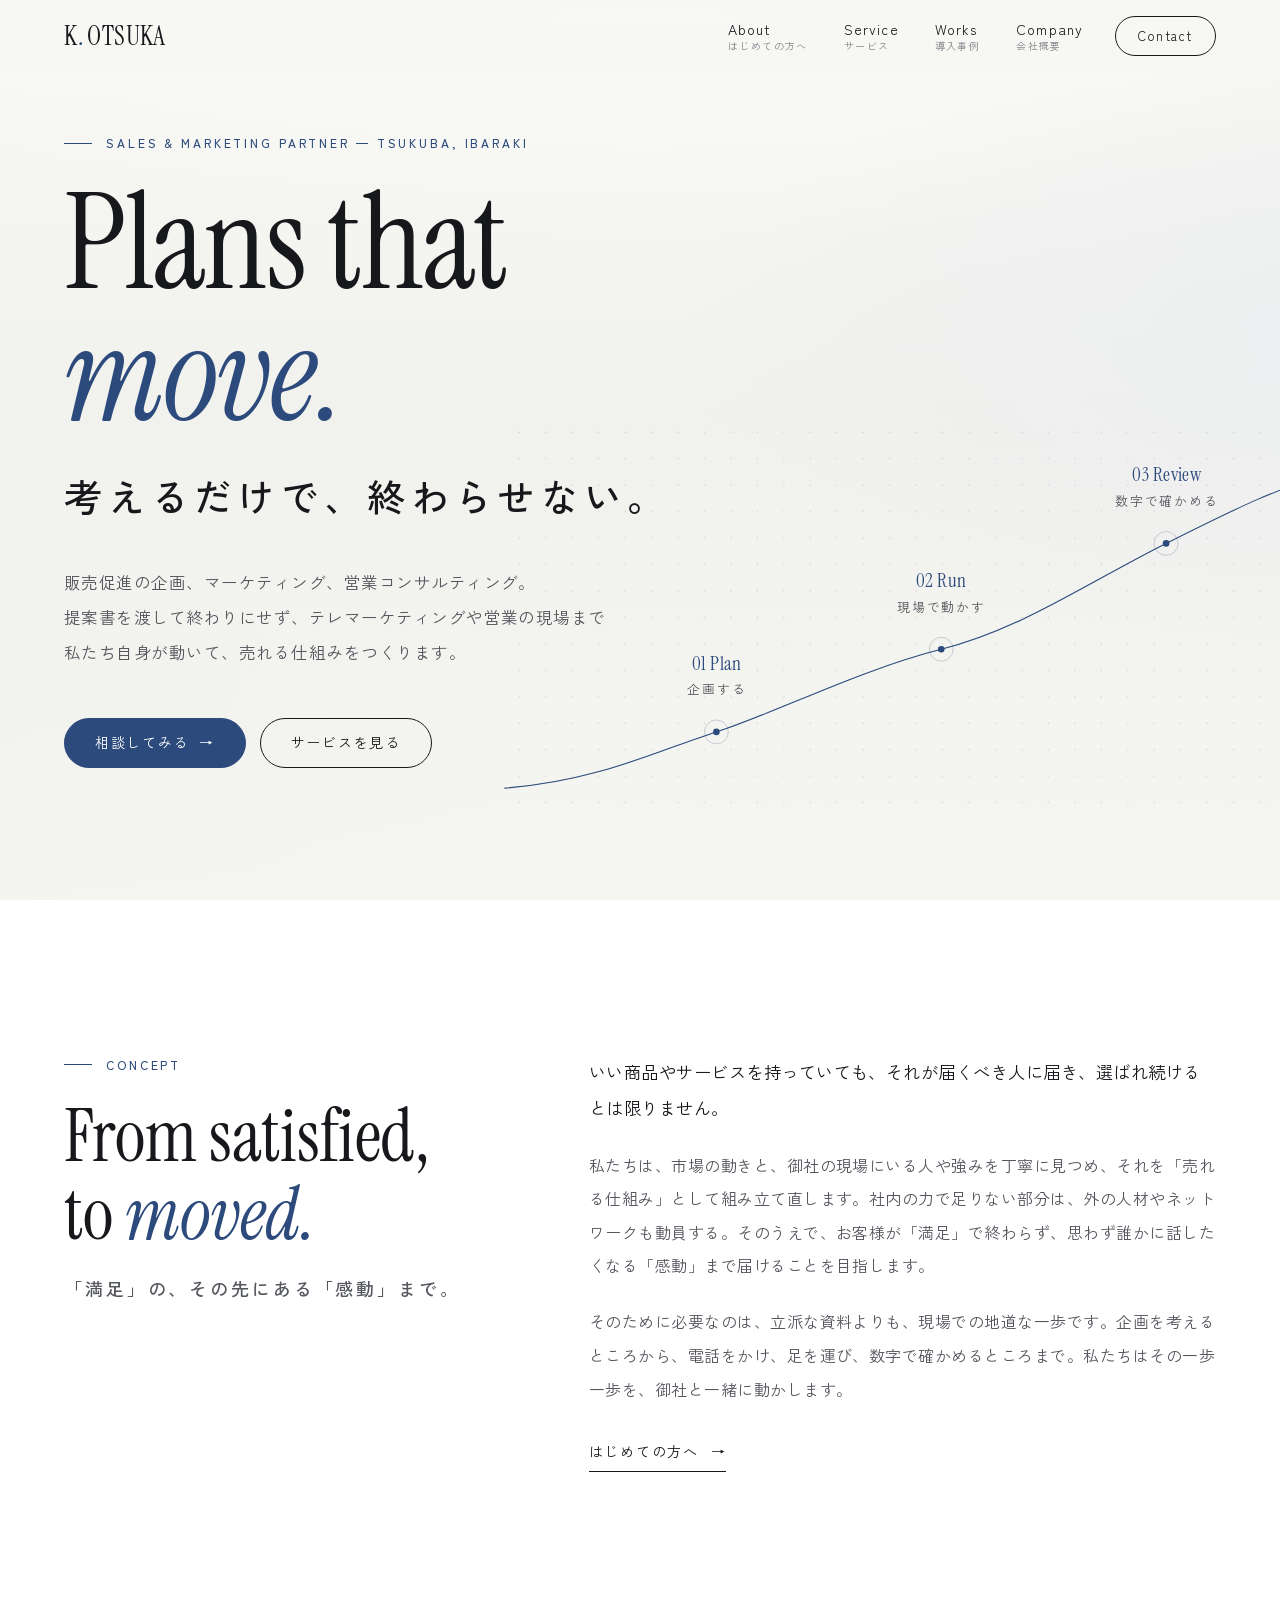
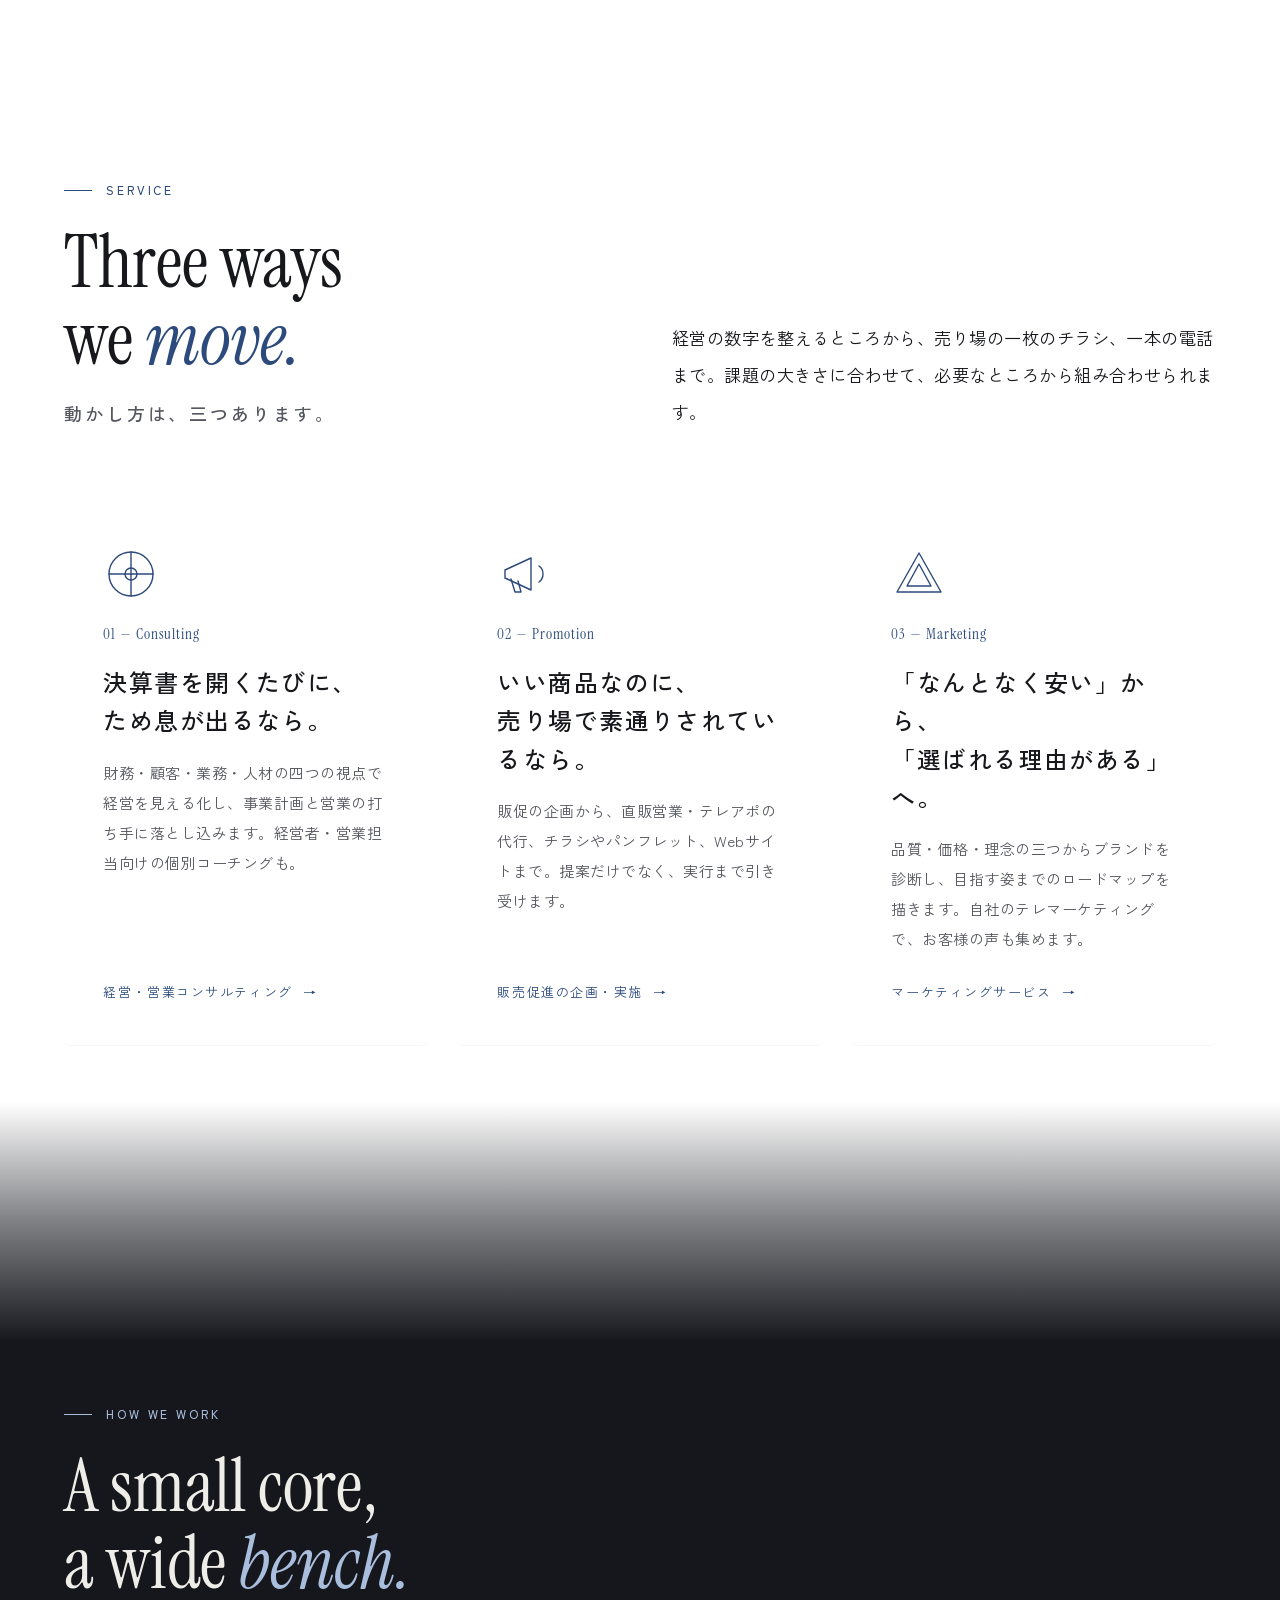
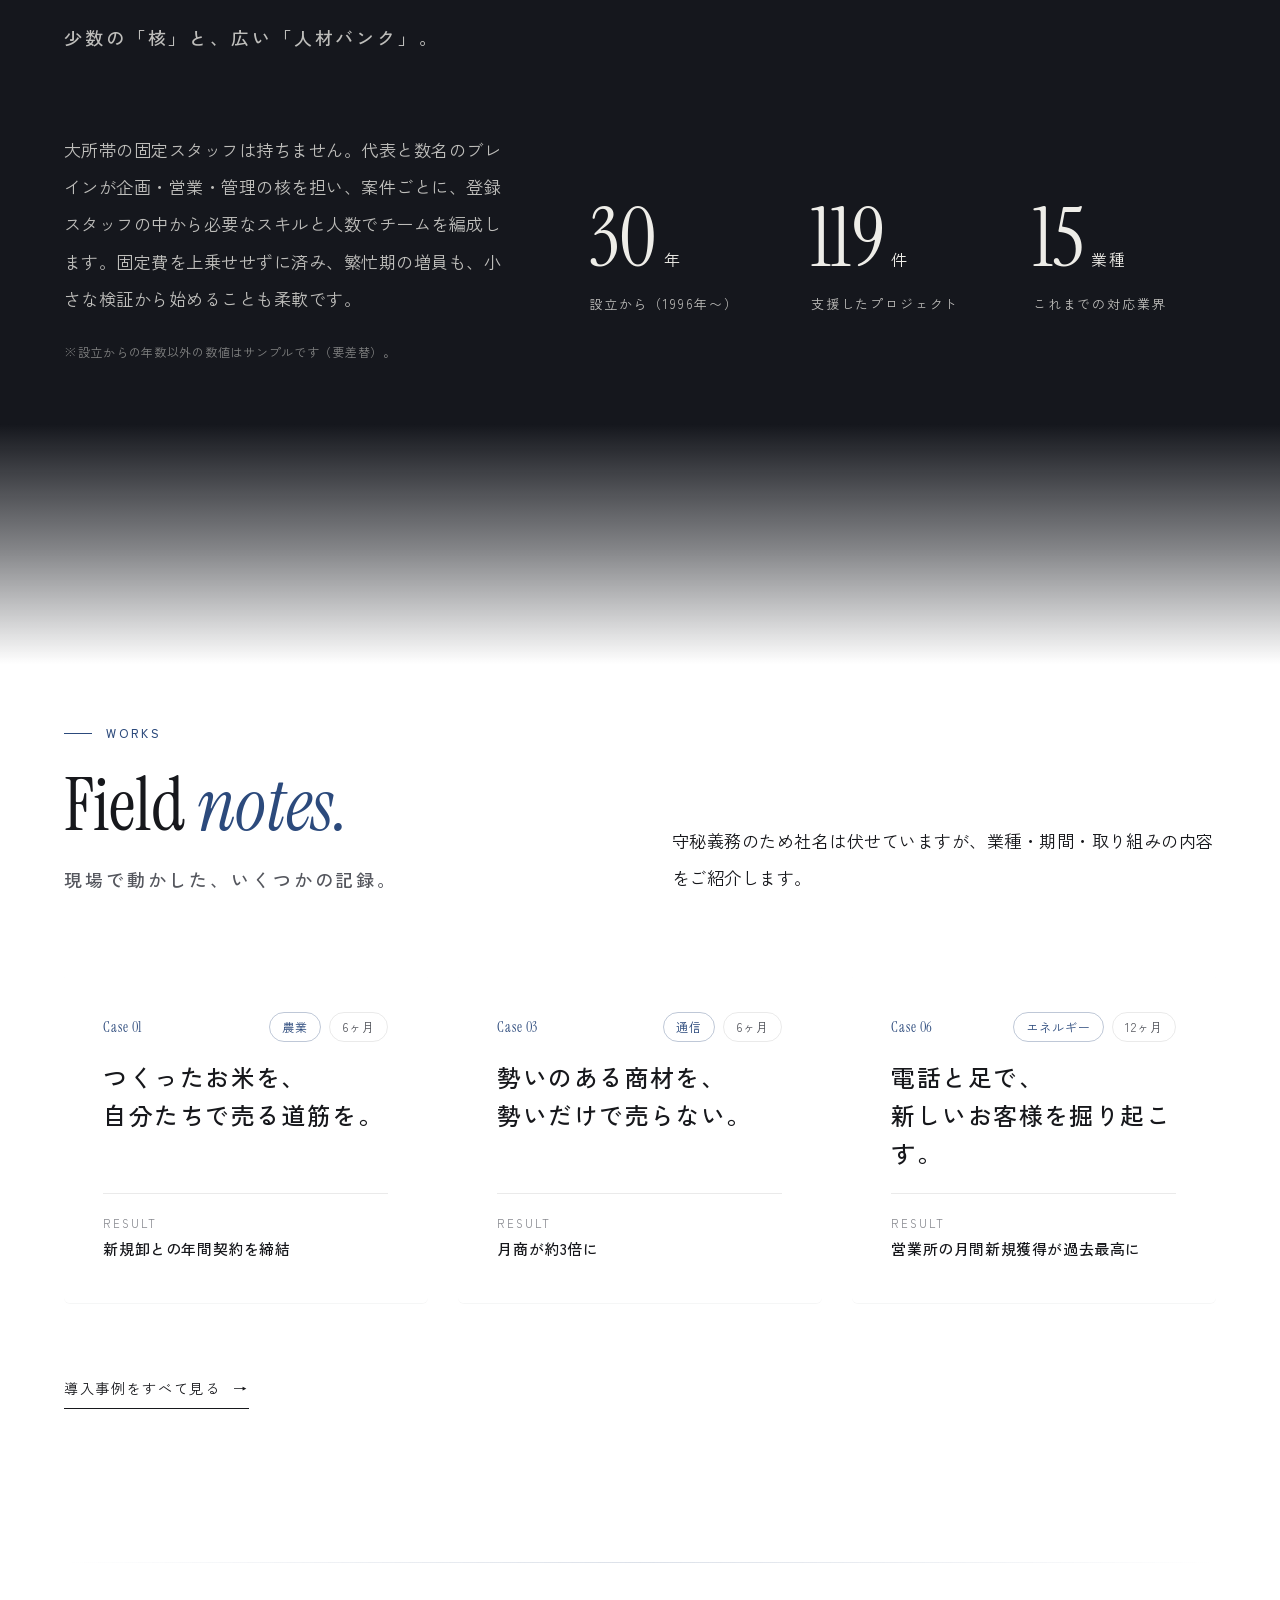
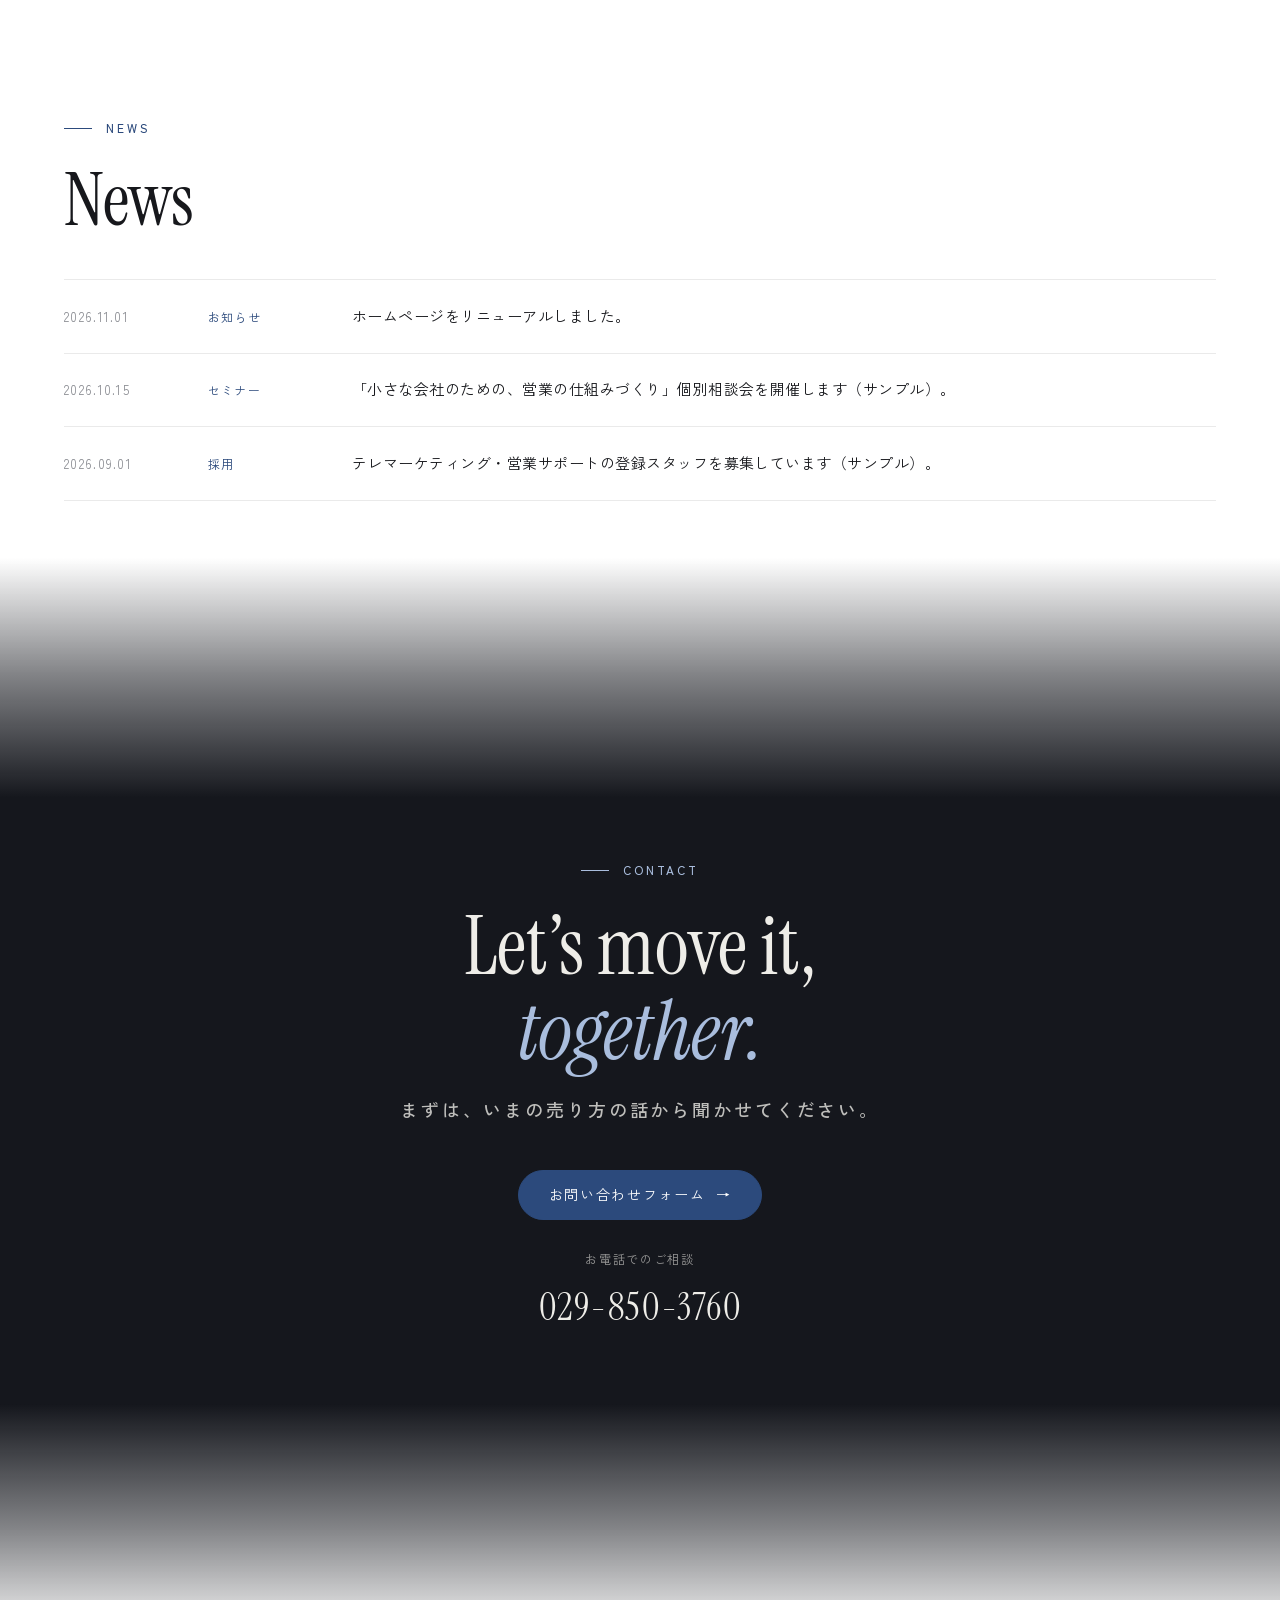
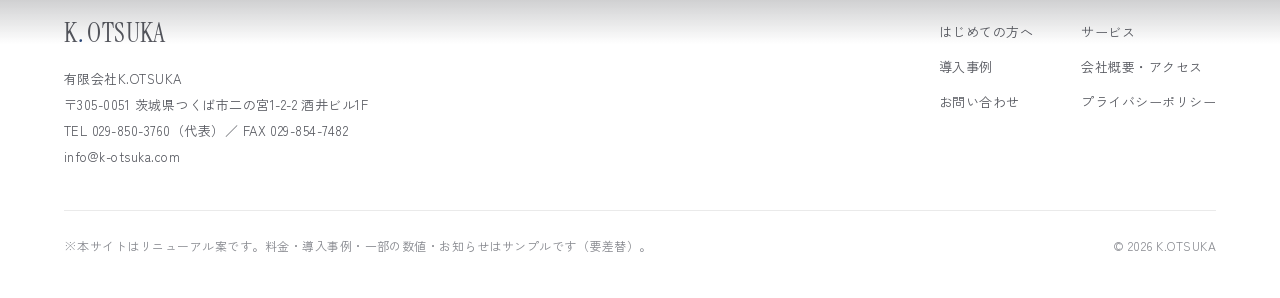
==== commit 03b5dcc3: "Use real K.OTSUKA company data (name, rep, address, contact, bio) Embed Google Map for the real addr" ====
--- a/index.html
+++ b/index.html
@@ -4,14 +4,14 @@
 <meta charset="UTF-8">
 <meta name="viewport" content="width=device-width, initial-scale=1">
 <script>document.documentElement.classList.add('js')</script>
-<title>SAMPLE &amp; Co.｜販売促進・マーケティング・営業コンサルティング（茨城県つくば市）</title>
+<title>K.OTSUKA｜販売促進・マーケティング・営業コンサルティング（茨城県つくば市）</title>
 <meta name="description" content="茨城県つくば市の販売促進・マーケティング・営業コンサルティング会社。企画を提案するだけでなく、テレマーケティングや営業の現場まで自ら動いて、売れる仕組みをつくります。">
 <!-- 要差替: サンプル公開中は検索除外。本番公開時にこの行を削除 -->
 <meta name="robots" content="noindex, nofollow">
 <link rel="canonical" href="https://fujikurakenjiwork-beep.github.io/marketing-consulting-hp/">
 <meta property="og:type" content="website">
-<meta property="og:site_name" content="SAMPLE &amp; Co.">
-<meta property="og:title" content="SAMPLE &amp; Co.｜考えるだけで、終わらせない。">
+<meta property="og:site_name" content="K.OTSUKA">
+<meta property="og:title" content="K.OTSUKA｜考えるだけで、終わらせない。">
 <meta property="og:description" content="販売促進の企画、マーケティング、営業コンサルティング。現場まで自ら動いて、売れる仕組みをつくります。">
 <meta property="og:url" content="https://fujikurakenjiwork-beep.github.io/marketing-consulting-hp/">
 <link rel="icon" href="favicon.svg" type="image/svg+xml">
@@ -19,9 +19,9 @@
 <link rel="preconnect" href="https://fonts.gstatic.com" crossorigin>
 <link href="https://fonts.googleapis.com/css2?family=Instrument+Serif:ital@0;1&family=Zen+Kaku+Gothic+New:wght@400;500;700&display=swap" rel="stylesheet">
 <link rel="stylesheet" href="assets/style.css">
-<!-- 要差替: 社名・所在地・電話はすべてサンプル値 -->
+<!-- 実データ（2026-11-27 許可済み）。canonical/url は本番ドメイン https://www.k-otsuka.com/ 公開時に差替 -->
 <script type="application/ld+json">
-{"@context":"https://schema.org","@type":"Organization","name":"有限会社サンプル企画","alternateName":"SAMPLE & Co.","url":"https://fujikurakenjiwork-beep.github.io/marketing-consulting-hp/","logo":"https://fujikurakenjiwork-beep.github.io/marketing-consulting-hp/favicon.svg","description":"販売促進の企画、マーケティングサービス、経営・営業コンサルティング","address":{"@type":"PostalAddress","postalCode":"300-0000","addressRegion":"茨城県","addressLocality":"つくば市","streetAddress":"サンプル町1-2-3 サンプルビル1F","addressCountry":"JP"},"telephone":"+81-29-000-0000","email":"info@example.com"}
+{"@context":"https://schema.org","@type":"Organization","name":"有限会社K.OTSUKA","alternateName":"K.OTSUKA","url":"https://fujikurakenjiwork-beep.github.io/marketing-consulting-hp/","logo":"https://fujikurakenjiwork-beep.github.io/marketing-consulting-hp/favicon.svg","description":"販売促進の企画、マーケティングサービス、経営・営業コンサルティング","address":{"@type":"PostalAddress","postalCode":"305-0051","addressRegion":"茨城県","addressLocality":"つくば市","streetAddress":"二の宮1-2-2 酒井ビル1F","addressCountry":"JP"},"telephone":"+81-29-850-3760","email":"info@k-otsuka.com"}
 </script>
 </head>
 <body>
@@ -32,13 +32,13 @@
 <!-- 0. ローディング：ワードマークが立ち上がり、線が一本引かれる（=キー演出の予告） -->
 <div id="loading" aria-hidden="true">
   <div>
-    <div class="word js-split">SAMPLE &amp; Co.</div>
+    <div class="word js-split">K.OTSUKA</div>
     <div class="bar"></div>
   </div>
 </div>
 
 <header class="header">
-  <a class="logo" href="index.html" aria-label="SAMPLE &amp; Co. トップページ">SAMPLE<i>&amp;</i>Co.</a>
+  <a class="logo" href="index.html" aria-label="K.OTSUKA トップページ">K<i>.</i>OTSUKA</a>
   <nav class="nav" aria-label="メイン">
     <a href="about.html">About<small>はじめての方へ</small></a>
     <a href="service.html">Service<small>サービス</small></a>
@@ -55,7 +55,7 @@
   <a href="works.html">Works<small>導入事例</small></a>
   <a href="company.html">Company<small>会社概要・アクセス</small></a>
   <a href="contact.html">Contact<small>お問い合わせ</small></a>
-  <a class="sp-tel" href="tel:0290000000">TEL 029-000-0000（平日 9:00–18:00）</a><!-- 要差替 -->
+  <a class="sp-tel" href="tel:0298503760">TEL 029-850-3760（代表）</a>
 </nav>
 
 <main id="main">
@@ -155,13 +155,13 @@
     <div class="way-grid">
       <p class="lead reveal">大所帯の固定スタッフは持ちません。代表と数名のブレインが企画・営業・管理の核を担い、案件ごとに、登録スタッフの中から必要なスキルと人数でチームを編成します。固定費を上乗せせずに済み、繁忙期の増員も、小さな検証から始めることも柔軟です。</p>
       <div class="stats stagger">
-        <!-- 要差替: 数値はすべてサンプル -->
-        <div class="stat" style="--i:0"><div><span class="num js-count-up" data-to="25">0</span><span class="unit">年</span></div><p class="label">現場での支援実績</p></div>
+        <!-- 要差替: 30年（1996年設立）以外の数値はサンプル -->
+        <div class="stat" style="--i:0"><div><span class="num js-count-up" data-to="30">0</span><span class="unit">年</span></div><p class="label">設立から（1996年〜）</p></div>
         <div class="stat" style="--i:1"><div><span class="num js-count-up" data-to="120">0</span><span class="unit">件</span></div><p class="label">支援したプロジェクト</p></div>
         <div class="stat" style="--i:2"><div><span class="num js-count-up" data-to="15">0</span><span class="unit">業種</span></div><p class="label">これまでの対応業界</p></div>
       </div>
     </div>
-    <p class="note">※数値はサンプルです（要差替）。</p>
+    <p class="note">※設立からの年数以外の数値はサンプルです（要差替）。</p>
   </div>
 </section>
 
@@ -227,7 +227,7 @@
     <div class="cta-actions reveal">
       <a class="btn btn--accent" href="contact.html">お問い合わせフォーム <span class="arrow" aria-hidden="true">→</span></a>
     </div>
-    <a class="tel reveal" href="tel:0290000000"><small>お電話でのご相談（平日 9:00–18:00）</small>029-000-0000</a><!-- 要差替 -->
+    <a class="tel reveal" href="tel:0298503760"><small>お電話でのご相談</small>029-850-3760</a>
   </div>
 </section>
 </main>
@@ -235,9 +235,8 @@
 <footer class="footer">
   <div class="footer-inner">
     <div class="footer-brand">
-      <a class="logo" href="index.html">SAMPLE<i>&amp;</i>Co.</a>
-      <!-- 要差替: 社名・所在地・電話 -->
-      <p>有限会社サンプル企画<br>〒300-0000 茨城県つくば市サンプル町1-2-3 サンプルビル1F<br>TEL 029-000-0000 ／ info@example.com</p>
+      <a class="logo" href="index.html">K<i>.</i>OTSUKA</a>
+      <p>有限会社K.OTSUKA<br>〒305-0051 茨城県つくば市二の宮1-2-2 酒井ビル1F<br>TEL 029-850-3760（代表）／ FAX 029-854-7482<br>info@k-otsuka.com</p>
     </div>
     <nav class="footer-nav" aria-label="フッター">
       <a href="about.html">はじめての方へ</a><a href="service.html">サービス</a>
@@ -246,11 +245,11 @@
     </nav>
   </div>
   <div class="footer-bottom">
-    <p>※本サイトはデザインサンプルです。社名・所在地・連絡先・料金・事例・数値はすべて架空の値です。</p>
-    <p>© <span class="js-year">2026</span> SAMPLE &amp; Co.</p>
+    <p>※本サイトはリニューアル案です。料金・導入事例・一部の数値・お知らせはサンプルです（要差替）。</p>
+    <p>© <span class="js-year">2026</span> K.OTSUKA</p>
   </div>
 </footer>
-<div class="cta-fixed"><a class="btn" href="tel:0290000000">電話する</a><a class="btn btn--accent" href="contact.html">お問い合わせ</a></div>
+<div class="cta-fixed"><a class="btn" href="tel:0298503760">電話する</a><a class="btn btn--accent" href="contact.html">お問い合わせ</a></div>
 
 <script src="assets/main.js"></script>
 </body>
--- a/assets/style.css
+++ b/assets/style.css
@@ -377,6 +377,7 @@
 /* 地図プレースホルダ */
 .map{aspect-ratio:4/3;border-radius:var(--radius);overflow:hidden;position:relative;background:#ecedee;border:1px solid rgba(255,255,255,.7)}
 .map svg{width:100%;height:100%}
+.map iframe{display:block;width:100%;height:100%;border:0;filter:saturate(.75) contrast(1.02)}
 .map .road{fill:none;stroke:#fbfbf9;stroke-width:10;stroke-linecap:round}
 .map .road--s{stroke-width:5}
 .map .block{fill:#e3e4e6}
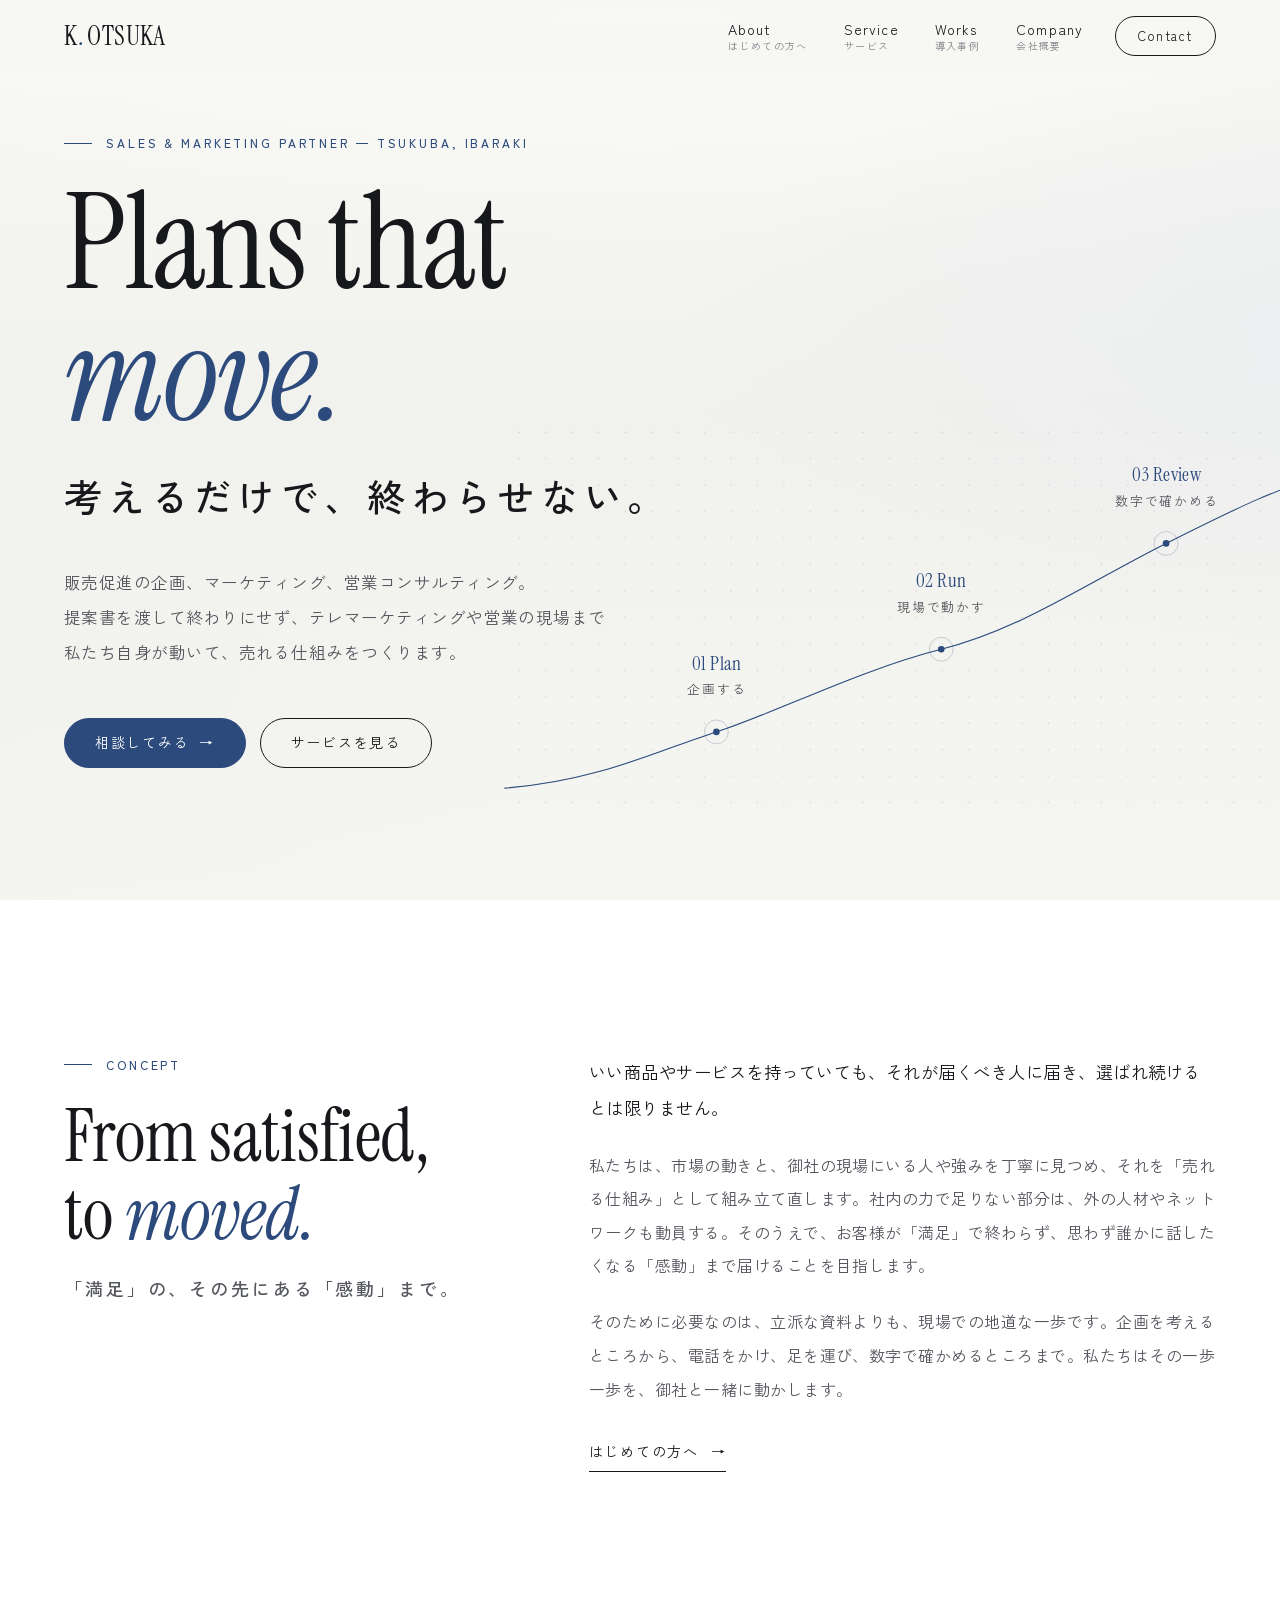
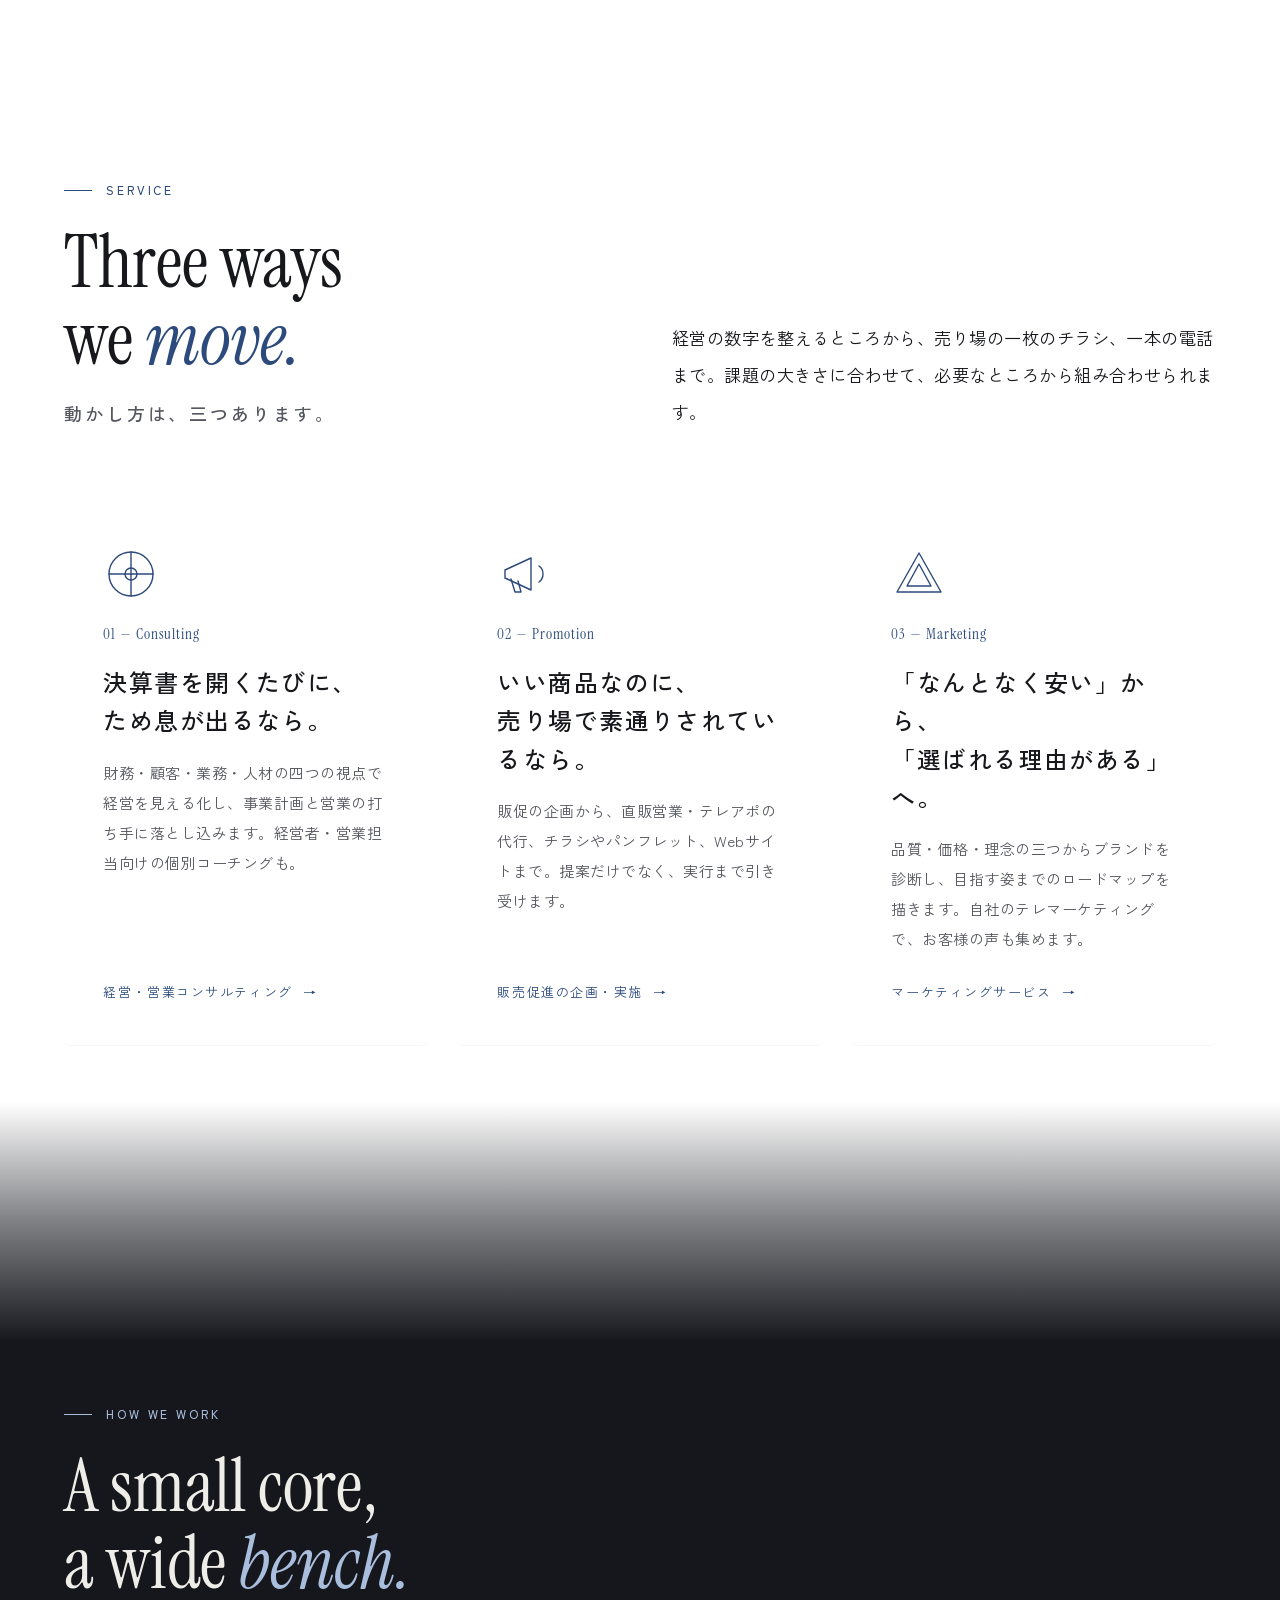
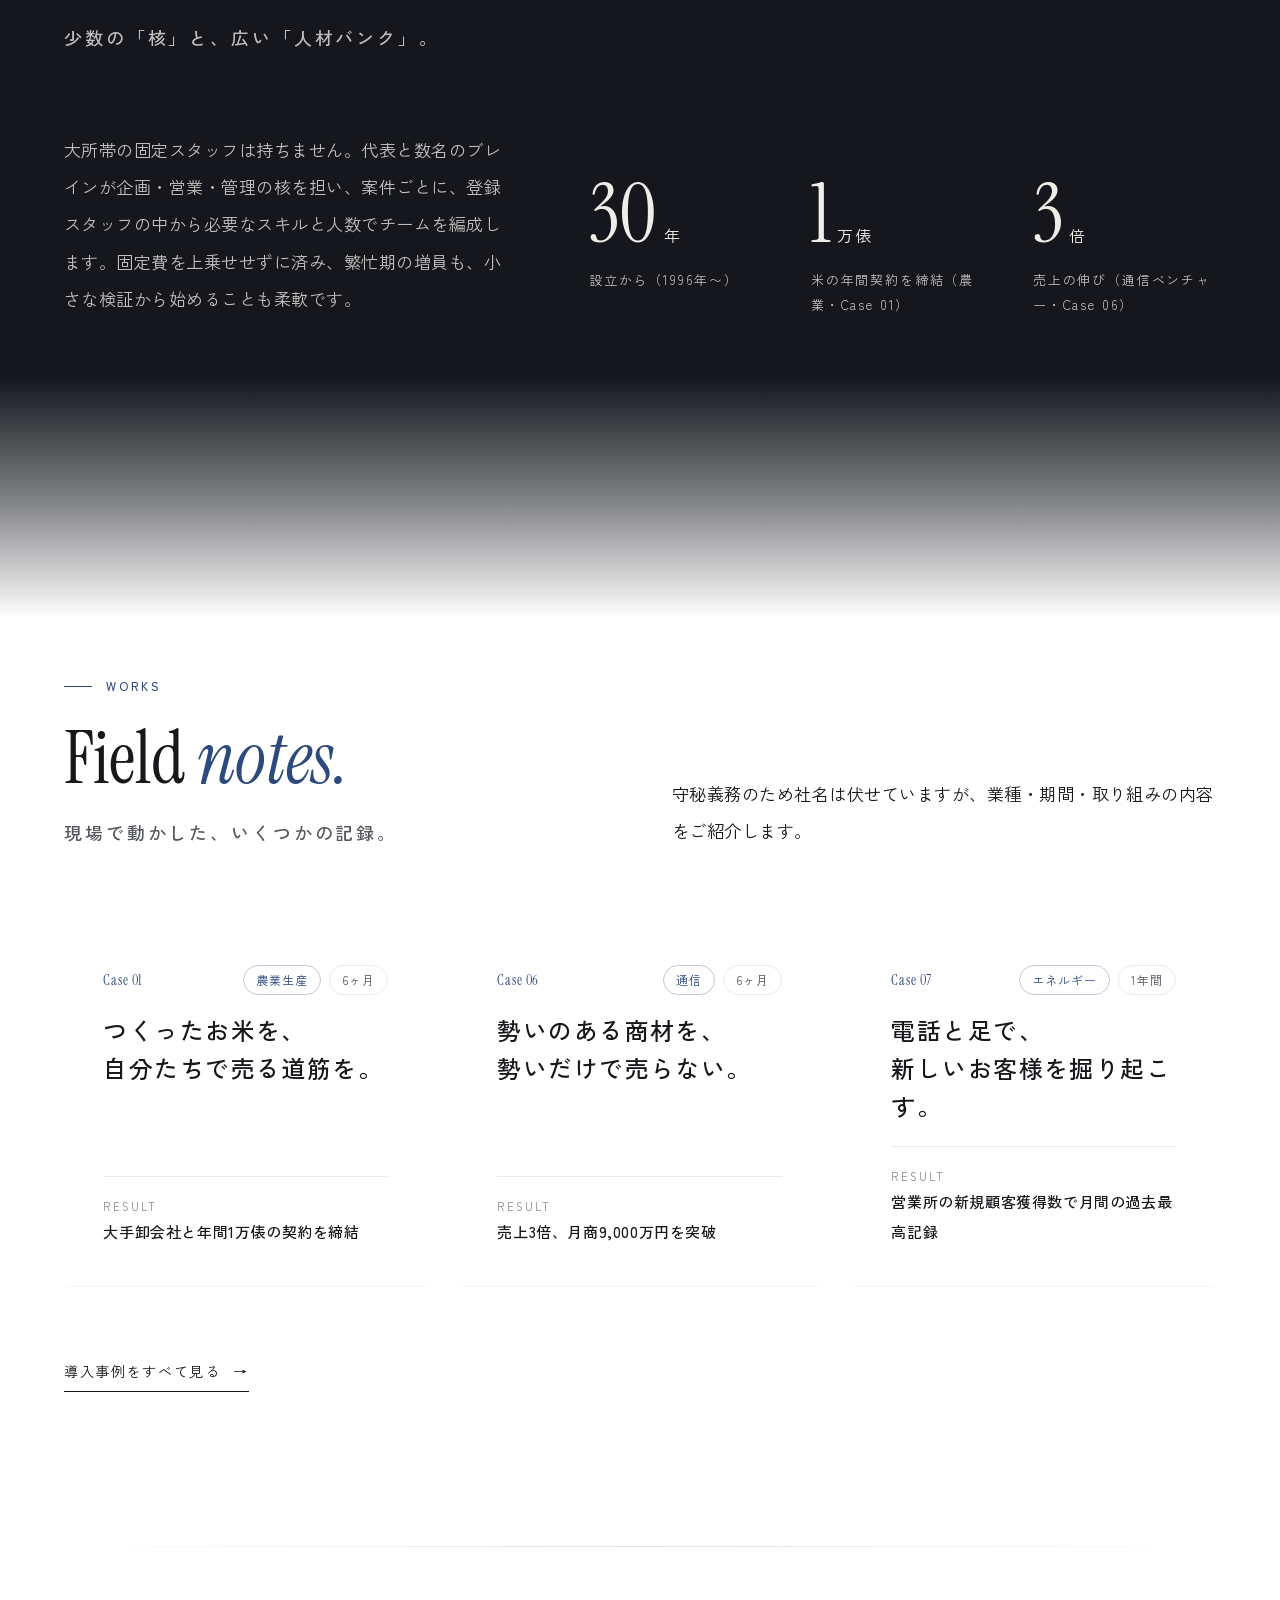
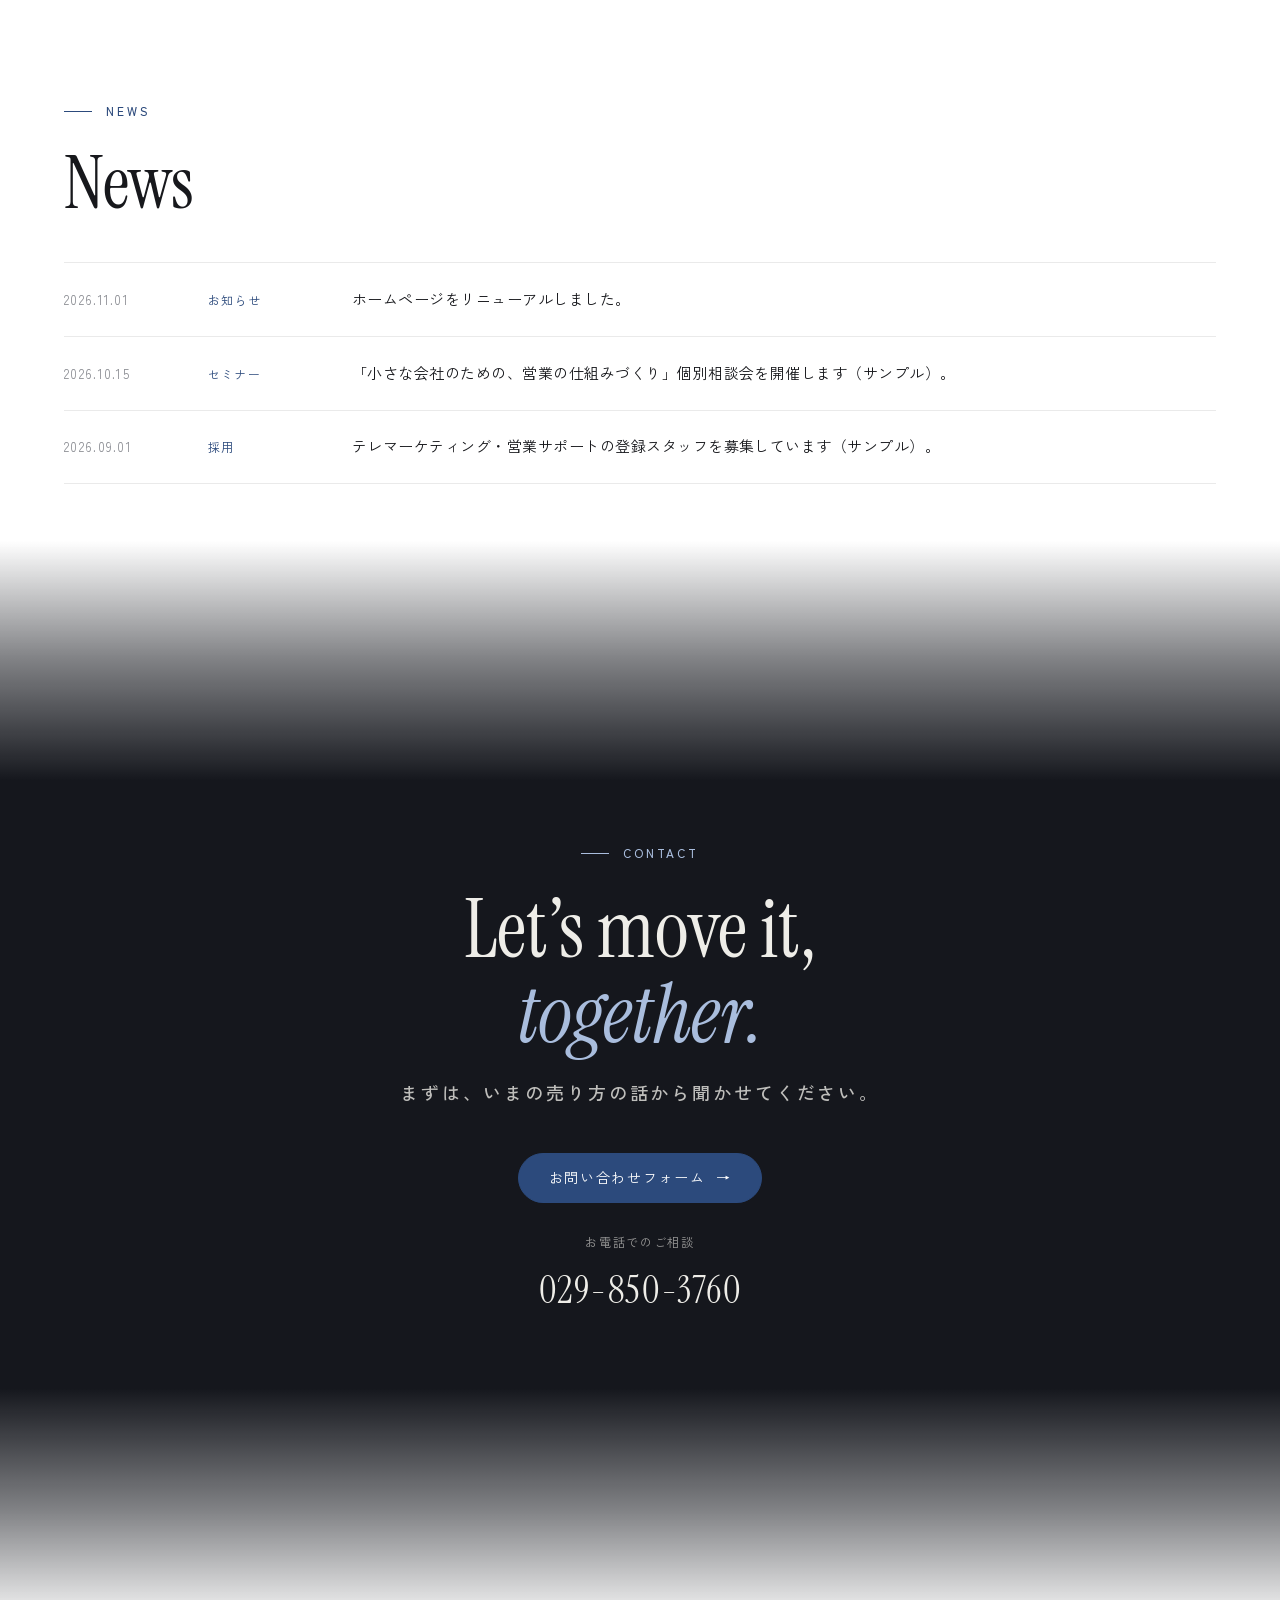
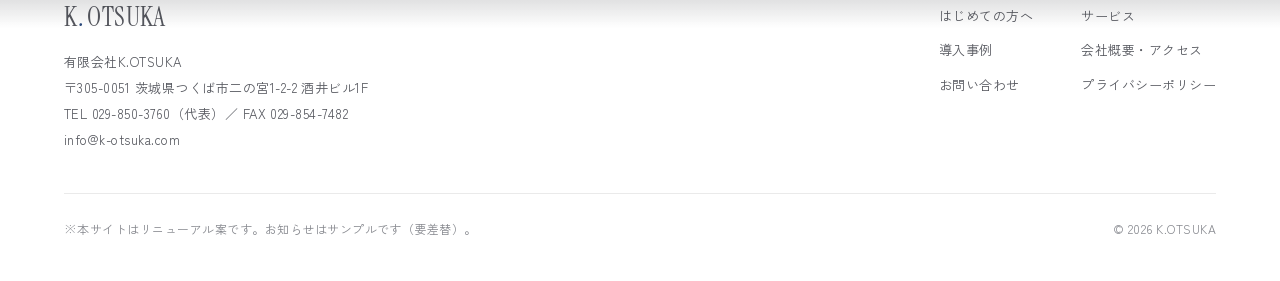
==== commit 58759f4c: "Use real case studies and prices from the current site Seven anonymized cases and the published pric" ====
--- a/index.html
+++ b/index.html
@@ -155,13 +155,12 @@
     <div class="way-grid">
       <p class="lead reveal">大所帯の固定スタッフは持ちません。代表と数名のブレインが企画・営業・管理の核を担い、案件ごとに、登録スタッフの中から必要なスキルと人数でチームを編成します。固定費を上乗せせずに済み、繁忙期の増員も、小さな検証から始めることも柔軟です。</p>
       <div class="stats stagger">
-        <!-- 要差替: 30年（1996年設立）以外の数値はサンプル -->
+        <!-- 数値は設立年と導入事例（Case 01・06）から -->
         <div class="stat" style="--i:0"><div><span class="num js-count-up" data-to="30">0</span><span class="unit">年</span></div><p class="label">設立から（1996年〜）</p></div>
-        <div class="stat" style="--i:1"><div><span class="num js-count-up" data-to="120">0</span><span class="unit">件</span></div><p class="label">支援したプロジェクト</p></div>
-        <div class="stat" style="--i:2"><div><span class="num js-count-up" data-to="15">0</span><span class="unit">業種</span></div><p class="label">これまでの対応業界</p></div>
-      </div>
-    </div>
-    <p class="note">※設立からの年数以外の数値はサンプルです（要差替）。</p>
+        <div class="stat" style="--i:1"><div><span class="num js-count-up" data-to="1">0</span><span class="unit">万俵</span></div><p class="label">米の年間契約を締結（農業・Case 01）</p></div>
+        <div class="stat" style="--i:2"><div><span class="num js-count-up" data-to="3">0</span><span class="unit">倍</span></div><p class="label">売上の伸び（通信ベンチャー・Case 06）</p></div>
+      </div>
+    </div>
   </div>
 </section>
 
@@ -177,21 +176,20 @@
       <p class="lead reveal">守秘義務のため社名は伏せていますが、業種・期間・取り組みの内容をご紹介します。</p>
     </div>
     <div class="grid stagger">
-      <!-- 要差替: 事例はすべてサンプル -->
       <a class="card case" href="works.html#case-01" style="--i:0">
-        <div class="case-meta"><span class="num">Case 01</span><span class="tags"><span class="tag">農業</span><span class="tag tag--plain">6ヶ月</span></span></div>
+        <div class="case-meta"><span class="num">Case 01</span><span class="tags"><span class="tag">農業生産</span><span class="tag tag--plain">6ヶ月</span></span></div>
         <h3 class="h3">つくったお米を、<br>自分たちで売る道筋を。</h3>
-        <p class="result"><small>RESULT</small>新規卸との年間契約を締結</p>
-      </a>
-      <a class="card case" href="works.html#case-03" style="--i:1">
-        <div class="case-meta"><span class="num">Case 03</span><span class="tags"><span class="tag">通信</span><span class="tag tag--plain">6ヶ月</span></span></div>
+        <p class="result"><small>RESULT</small>大手卸会社と年間1万俵の契約を締結</p>
+      </a>
+      <a class="card case" href="works.html#case-06" style="--i:1">
+        <div class="case-meta"><span class="num">Case 06</span><span class="tags"><span class="tag">通信</span><span class="tag tag--plain">6ヶ月</span></span></div>
         <h3 class="h3">勢いのある商材を、<br>勢いだけで売らない。</h3>
-        <p class="result"><small>RESULT</small>月商が約3倍に</p>
-      </a>
-      <a class="card case" href="works.html#case-06" style="--i:2">
-        <div class="case-meta"><span class="num">Case 06</span><span class="tags"><span class="tag">エネルギー</span><span class="tag tag--plain">12ヶ月</span></span></div>
+        <p class="result"><small>RESULT</small>売上3倍、月商9,000万円を突破</p>
+      </a>
+      <a class="card case" href="works.html#case-07" style="--i:2">
+        <div class="case-meta"><span class="num">Case 07</span><span class="tags"><span class="tag">エネルギー</span><span class="tag tag--plain">1年間</span></span></div>
         <h3 class="h3">電話と足で、<br>新しいお客様を掘り起こす。</h3>
-        <p class="result"><small>RESULT</small>営業所の月間新規獲得が過去最高に</p>
+        <p class="result"><small>RESULT</small>営業所の新規顧客獲得数で月間の過去最高記録</p>
       </a>
     </div>
     <p class="reveal" style="margin-top:40px"><a class="link-arrow" href="works.html">導入事例をすべて見る</a></p>
@@ -245,7 +243,7 @@
     </nav>
   </div>
   <div class="footer-bottom">
-    <p>※本サイトはリニューアル案です。料金・導入事例・一部の数値・お知らせはサンプルです（要差替）。</p>
+    <p>※本サイトはリニューアル案です。お知らせはサンプルです（要差替）。</p>
     <p>© <span class="js-year">2026</span> K.OTSUKA</p>
   </div>
 </footer>
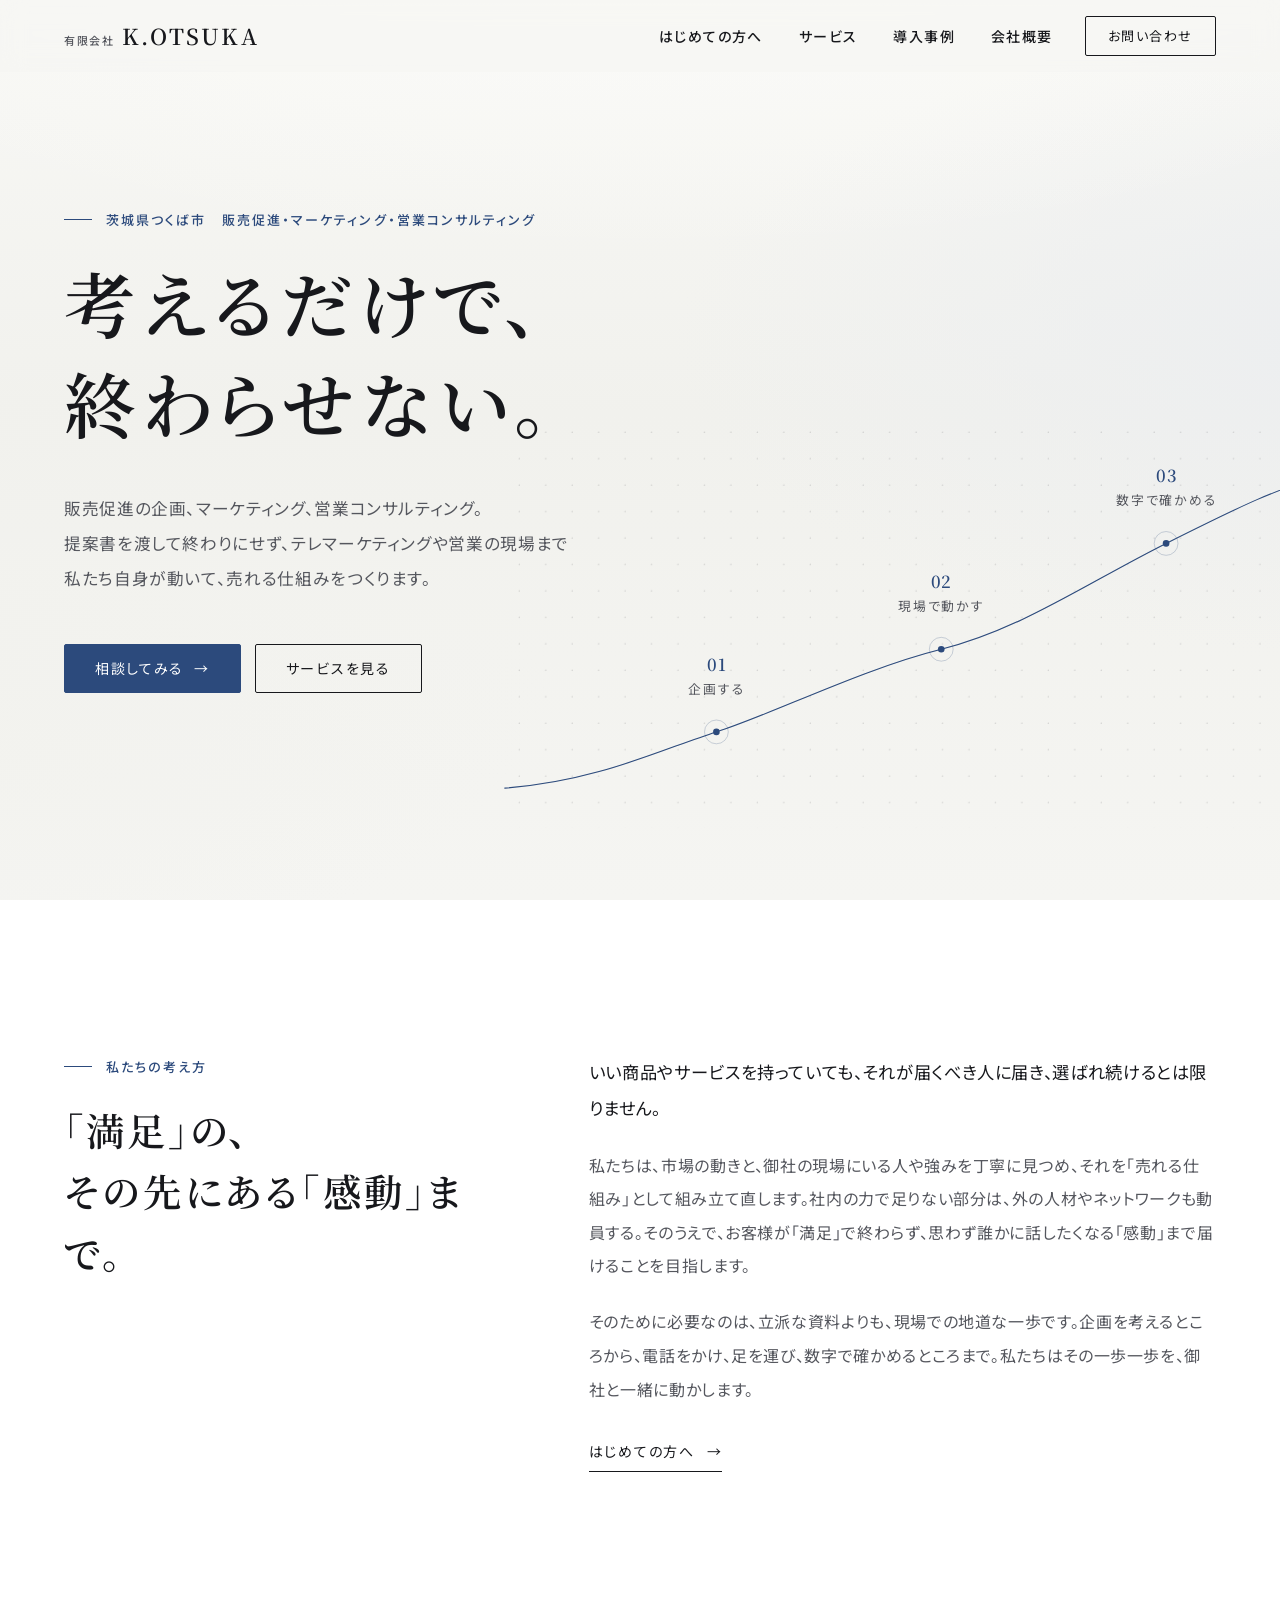
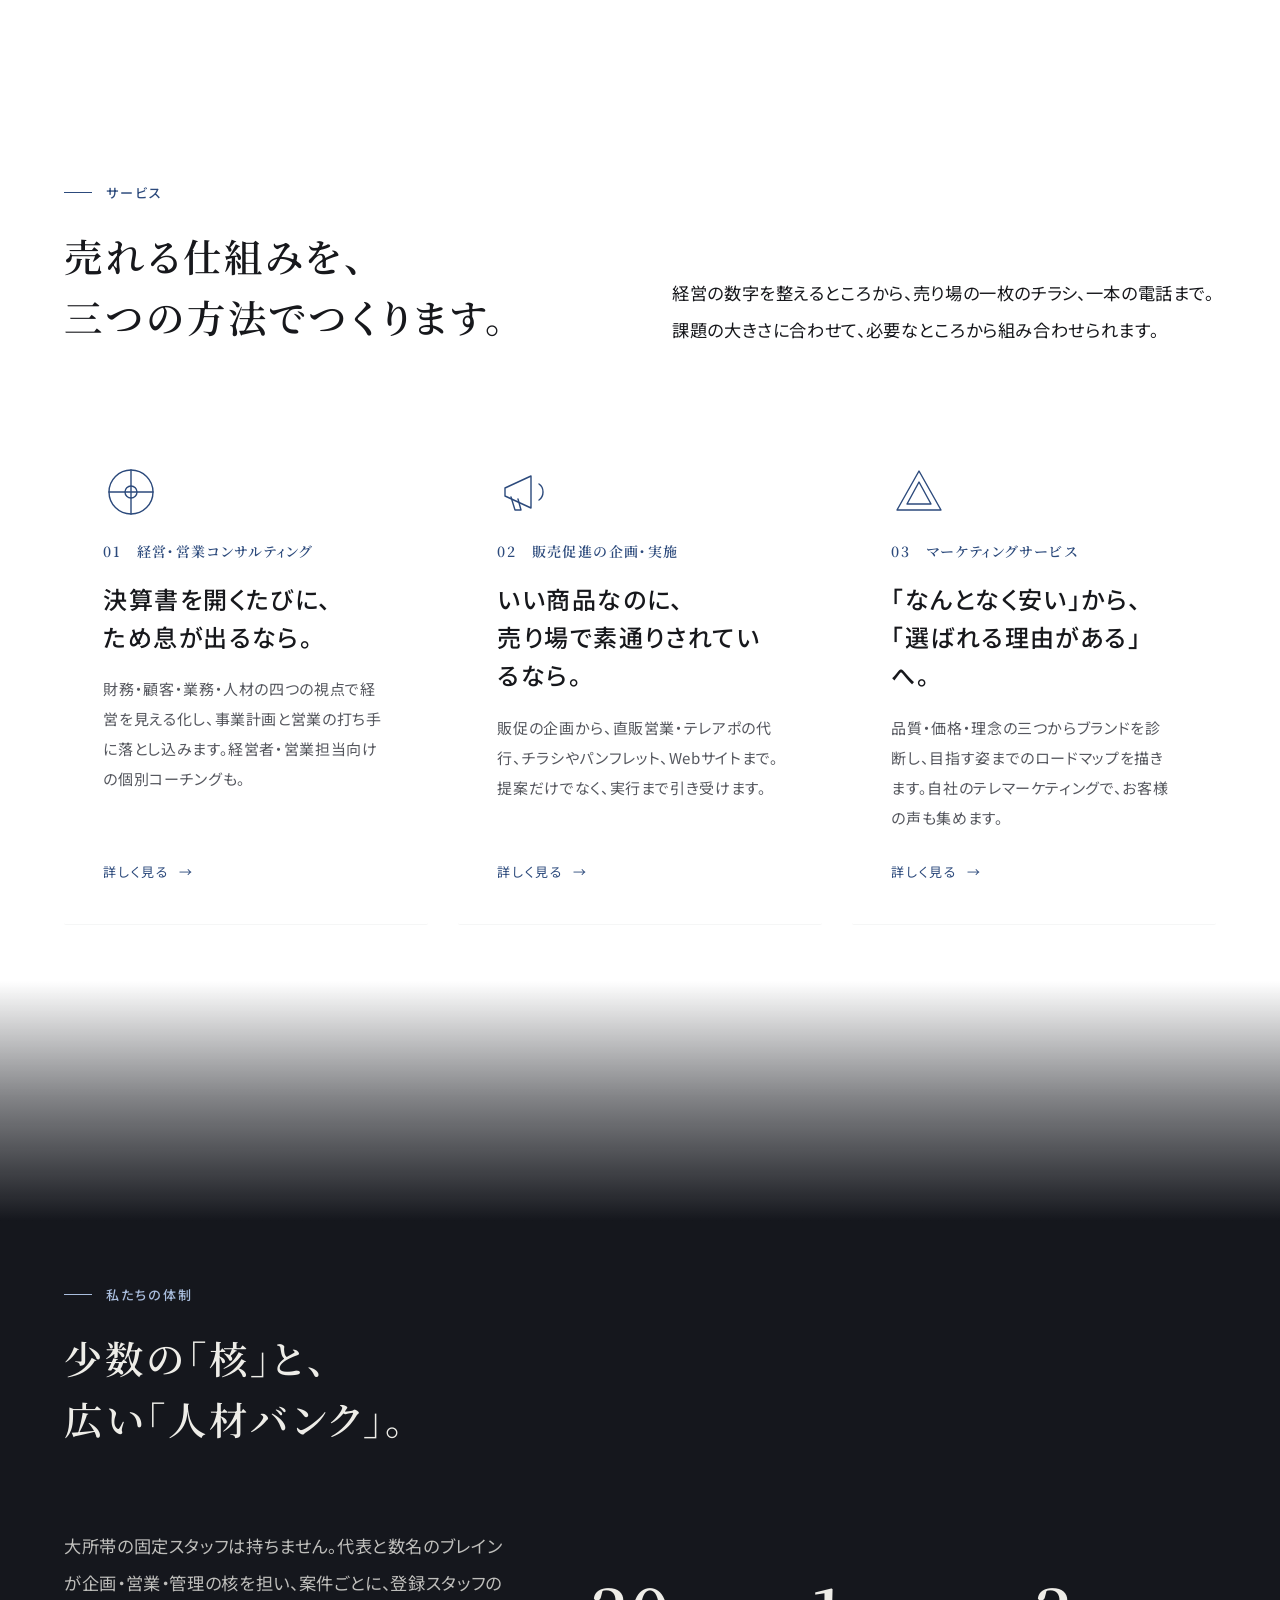
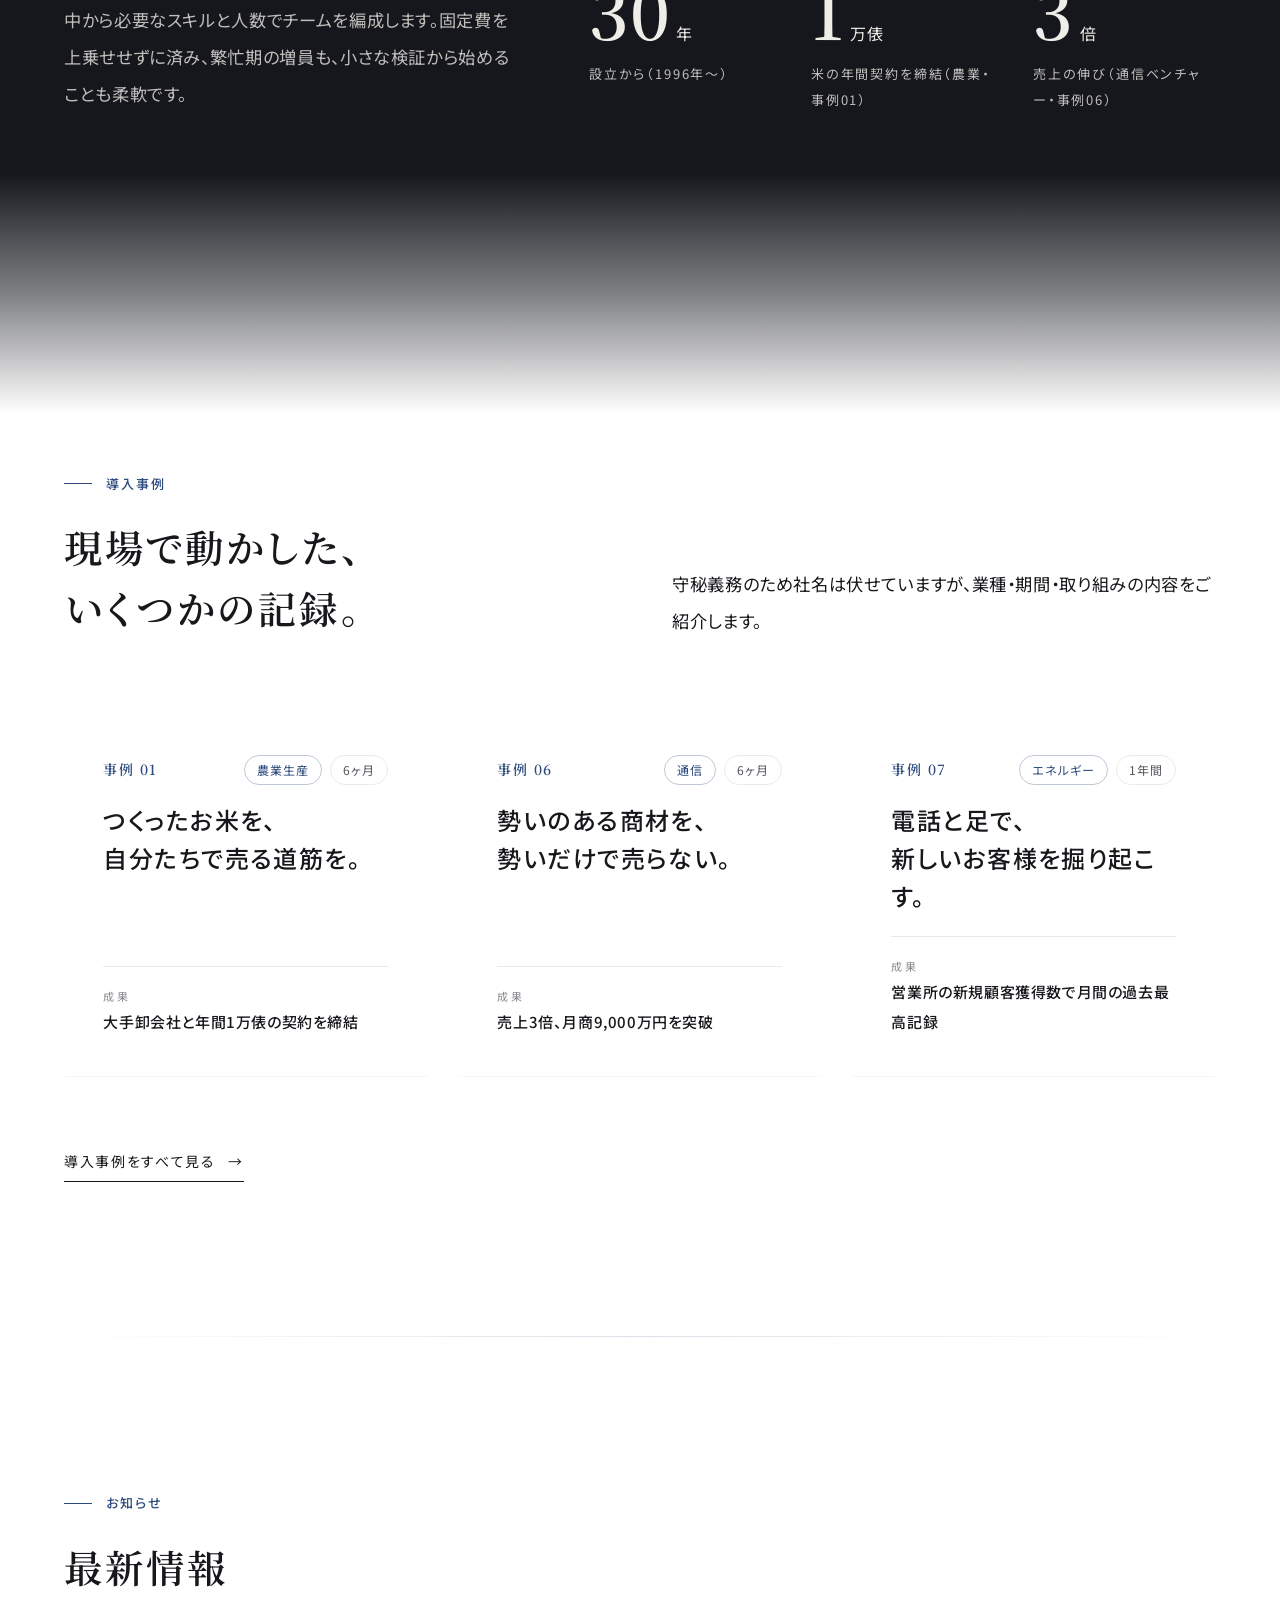
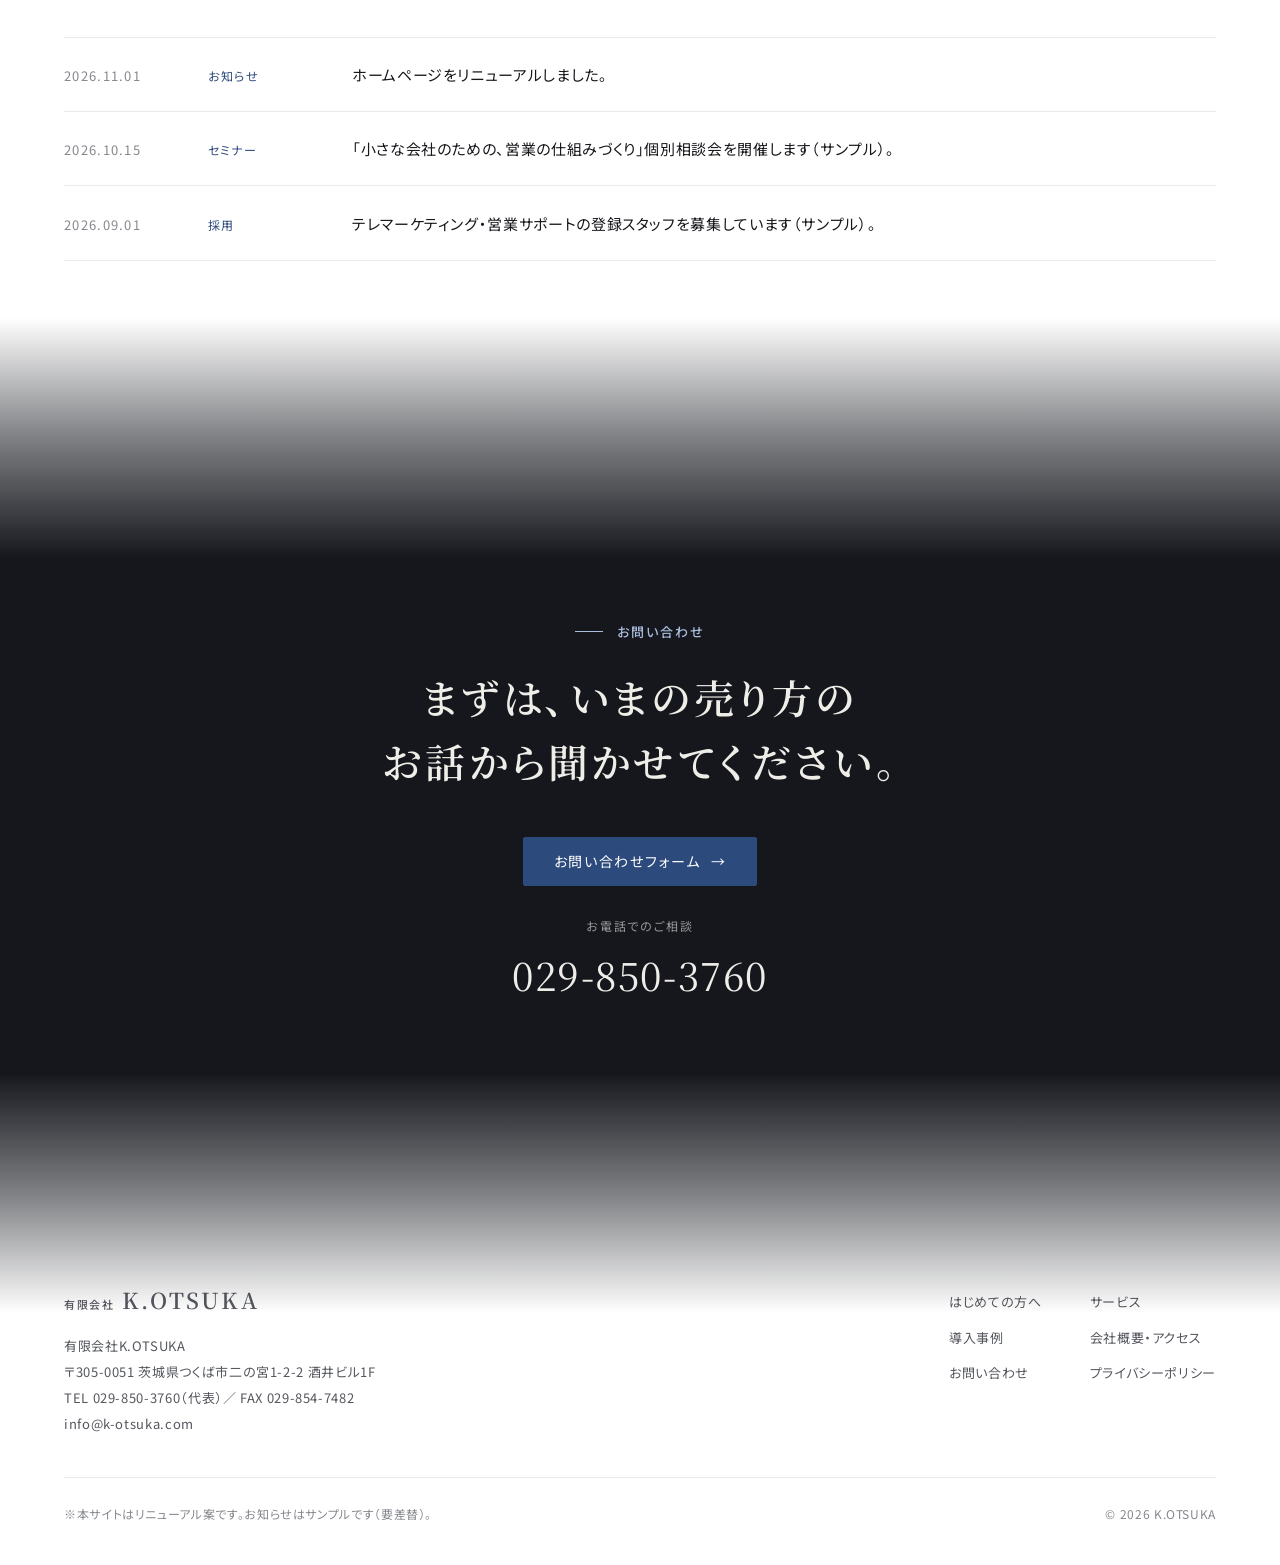
==== commit d6eaae20: "Switch to Japanese-only headings and a more formal look Replace English display headings, labels and" ====
--- a/index.html
+++ b/index.html
@@ -17,7 +17,7 @@
 <link rel="icon" href="favicon.svg" type="image/svg+xml">
 <link rel="preconnect" href="https://fonts.googleapis.com">
 <link rel="preconnect" href="https://fonts.gstatic.com" crossorigin>
-<link href="https://fonts.googleapis.com/css2?family=Instrument+Serif:ital@0;1&family=Zen+Kaku+Gothic+New:wght@400;500;700&display=swap" rel="stylesheet">
+<link href="https://fonts.googleapis.com/css2?family=Noto+Serif+JP:wght@500;600;700&family=Noto+Sans+JP:wght@400;500;700&display=swap" rel="stylesheet">
 <link rel="stylesheet" href="assets/style.css">
 <!-- 実データ（2026-11-27 許可済み）。canonical/url は本番ドメイン https://www.k-otsuka.com/ 公開時に差替 -->
 <script type="application/ld+json">
@@ -38,23 +38,23 @@
 </div>
 
 <header class="header">
-  <a class="logo" href="index.html" aria-label="K.OTSUKA トップページ">K<i>.</i>OTSUKA</a>
+  <a class="logo" href="index.html" aria-label="K.OTSUKA トップページ"><small>有限会社</small>K.OTSUKA</a>
   <nav class="nav" aria-label="メイン">
-    <a href="about.html">About<small>はじめての方へ</small></a>
-    <a href="service.html">Service<small>サービス</small></a>
-    <a href="works.html">Works<small>導入事例</small></a>
-    <a href="company.html">Company<small>会社概要</small></a>
+    <a href="about.html">はじめての方へ</a>
+    <a href="service.html">サービス</a>
+    <a href="works.html">導入事例</a>
+    <a href="company.html">会社概要</a>
   </nav>
-  <a class="btn btn--sm header-cta" href="contact.html">Contact</a>
+  <a class="btn btn--sm header-cta" href="contact.html">お問い合わせ</a>
   <button class="menu-btn" type="button" aria-expanded="false" aria-controls="sp-menu" aria-label="メニューを開く"><span></span><span></span></button>
 </header>
 <nav class="sp-menu" id="sp-menu" aria-label="スマートフォン用メニュー">
-  <a href="index.html">Home<small>トップ</small></a>
-  <a href="about.html">About<small>はじめての方へ</small></a>
-  <a href="service.html">Service<small>サービス</small></a>
-  <a href="works.html">Works<small>導入事例</small></a>
-  <a href="company.html">Company<small>会社概要・アクセス</small></a>
-  <a href="contact.html">Contact<small>お問い合わせ</small></a>
+  <a href="index.html">トップ</a>
+  <a href="about.html">はじめての方へ</a>
+  <a href="service.html">サービス</a>
+  <a href="works.html">導入事例</a>
+  <a href="company.html">会社概要・アクセス</a>
+  <a href="contact.html">お問い合わせ</a>
   <a class="sp-tel" href="tel:0298503760">TEL 029-850-3760（代表）</a>
 </nav>
 
@@ -63,10 +63,9 @@
 <!-- 2. KV：h1 は理念。キー演出（上昇線）はここに1つだけ -->
 <section class="kv" aria-labelledby="kv-title">
   <div class="inner kv-inner">
-    <p class="kicker rise" style="--d:80">Sales &amp; Marketing Partner — Tsukuba, Ibaraki</p>
+    <p class="kicker rise" style="--d:80">茨城県つくば市　販売促進・マーケティング・営業コンサルティング</p>
     <h1 id="kv-title" class="kv-title">
-      <span class="h-display rise" style="--d:180">Plans that<br><em>move.</em></span>
-      <span class="h1-ja rise" style="--d:360">考えるだけで、終わらせない。</span>
+      <span class="h-display rise" style="--d:180">考えるだけで、<br>終わらせない。</span>
     </h1>
     <p class="kv-lead rise" style="--d:520">販売促進の企画、マーケティング、営業コンサルティング。<br class="pc">提案書を渡して終わりにせず、テレマーケティングや営業の現場まで<br class="pc">私たち自身が動いて、売れる仕組みをつくります。</p>
     <div class="kv-actions rise" style="--d:660">
@@ -85,9 +84,9 @@
       <g transform="translate(640 330)"><g class="node" style="--nd:1900ms"><circle class="ring" r="18"/><circle class="dot" r="5"/></g></g>
       <g transform="translate(980 170)"><g class="node" style="--nd:2500ms"><circle class="ring" r="18"/><circle class="dot" r="5"/></g></g>
     </svg>
-    <div class="node-label" style="left:25%;top:75.8%;--nd:1300ms"><b>01 Plan</b><span>企画する</span></div>
-    <div class="node-label" style="left:53.3%;top:55%;--nd:1900ms"><b>02 Run</b><span>現場で動かす</span></div>
-    <div class="node-label" style="left:81.7%;top:28.3%;--nd:2500ms"><b>03 Review</b><span>数字で確かめる</span></div>
+    <div class="node-label" style="left:25%;top:75.8%;--nd:1300ms"><b>01</b><span>企画する</span></div>
+    <div class="node-label" style="left:53.3%;top:55%;--nd:1900ms"><b>02</b><span>現場で動かす</span></div>
+    <div class="node-label" style="left:81.7%;top:28.3%;--nd:2500ms"><b>03</b><span>数字で確かめる</span></div>
   </div>
 </section>
 
@@ -95,9 +94,8 @@
 <section id="concept">
   <div class="inner two-col">
     <div>
-      <p class="kicker reveal">Concept</p>
-      <h2 class="h2 reveal">From satisfied,<br>to <em>moved.</em></h2>
-      <p class="h-sub reveal">「満足」の、その先にある「感動」まで。</p>
+      <p class="kicker reveal">私たちの考え方</p>
+      <h2 class="h2 reveal">「満足」の、<br>その先にある「感動」まで。</h2>
     </div>
     <div class="prose">
       <p class="lead reveal" style="color:var(--ink)">いい商品やサービスを持っていても、それが届くべき人に届き、選ばれ続けるとは限りません。</p>
@@ -114,33 +112,32 @@
   <div class="inner">
     <div class="sec-head">
       <div>
-        <p class="kicker reveal">Service</p>
-        <h2 class="h2 reveal">Three ways<br>we <em>move.</em></h2>
-        <p class="h-sub reveal">動かし方は、三つあります。</p>
+        <p class="kicker reveal">サービス</p>
+        <h2 class="h2 reveal">売れる仕組みを、<br>三つの方法でつくります。</h2>
       </div>
       <p class="lead reveal">経営の数字を整えるところから、売り場の一枚のチラシ、一本の電話まで。課題の大きさに合わせて、必要なところから組み合わせられます。</p>
     </div>
     <div class="grid stagger">
       <a class="card" href="service.html#consulting" style="--i:0">
         <svg class="icon" viewBox="0 0 56 56" aria-hidden="true"><circle cx="28" cy="28" r="22"/><path d="M28 6v44M6 28h44"/><circle cx="28" cy="28" r="6"/></svg>
-        <span class="num">01 — Consulting</span>
+        <span class="num">01　経営・営業コンサルティング</span>
         <h3 class="h3">決算書を開くたびに、<br>ため息が出るなら。</h3>
         <p>財務・顧客・業務・人材の四つの視点で経営を見える化し、事業計画と営業の打ち手に落とし込みます。経営者・営業担当向けの個別コーチングも。</p>
-        <span class="more">経営・営業コンサルティング</span>
+        <span class="more">詳しく見る</span>
       </a>
       <a class="card" href="service.html#promotion" style="--i:1">
         <svg class="icon" viewBox="0 0 56 56" aria-hidden="true"><path d="M8 24v8l26 12V12L8 24z"/><path d="M14 33l4 13h6l-3-11"/><path d="M42 20c3 2 4 5 4 8s-1 6-4 8"/></svg>
-        <span class="num">02 — Promotion</span>
+        <span class="num">02　販売促進の企画・実施</span>
         <h3 class="h3">いい商品なのに、<br>売り場で素通りされているなら。</h3>
         <p>販促の企画から、直販営業・テレアポの代行、チラシやパンフレット、Webサイトまで。提案だけでなく、実行まで引き受けます。</p>
-        <span class="more">販売促進の企画・実施</span>
+        <span class="more">詳しく見る</span>
       </a>
       <a class="card" href="service.html#marketing" style="--i:2">
         <svg class="icon" viewBox="0 0 56 56" aria-hidden="true"><path d="M28 7L50 46H6L28 7z"/><path d="M28 18l12 22H16l12-22z"/></svg>
-        <span class="num">03 — Marketing</span>
+        <span class="num">03　マーケティングサービス</span>
         <h3 class="h3">「なんとなく安い」から、<br>「選ばれる理由がある」へ。</h3>
         <p>品質・価格・理念の三つからブランドを診断し、目指す姿までのロードマップを描きます。自社のテレマーケティングで、お客様の声も集めます。</p>
-        <span class="more">マーケティングサービス</span>
+        <span class="more">詳しく見る</span>
       </a>
     </div>
   </div>
@@ -149,16 +146,15 @@
 <!-- 5. 体制と数字（濃色反転） -->
 <section class="section-dark" id="way">
   <div class="inner">
-    <p class="kicker reveal">How we work</p>
-    <h2 class="h2 reveal">A small core,<br>a wide <em>bench.</em></h2>
-    <p class="h-sub reveal">少数の「核」と、広い「人材バンク」。</p>
+    <p class="kicker reveal">私たちの体制</p>
+    <h2 class="h2 reveal">少数の「核」と、<br>広い「人材バンク」。</h2>
     <div class="way-grid">
       <p class="lead reveal">大所帯の固定スタッフは持ちません。代表と数名のブレインが企画・営業・管理の核を担い、案件ごとに、登録スタッフの中から必要なスキルと人数でチームを編成します。固定費を上乗せせずに済み、繁忙期の増員も、小さな検証から始めることも柔軟です。</p>
       <div class="stats stagger">
         <!-- 数値は設立年と導入事例（Case 01・06）から -->
         <div class="stat" style="--i:0"><div><span class="num js-count-up" data-to="30">0</span><span class="unit">年</span></div><p class="label">設立から（1996年〜）</p></div>
-        <div class="stat" style="--i:1"><div><span class="num js-count-up" data-to="1">0</span><span class="unit">万俵</span></div><p class="label">米の年間契約を締結（農業・Case 01）</p></div>
-        <div class="stat" style="--i:2"><div><span class="num js-count-up" data-to="3">0</span><span class="unit">倍</span></div><p class="label">売上の伸び（通信ベンチャー・Case 06）</p></div>
+        <div class="stat" style="--i:1"><div><span class="num js-count-up" data-to="1">0</span><span class="unit">万俵</span></div><p class="label">米の年間契約を締結（農業・事例01）</p></div>
+        <div class="stat" style="--i:2"><div><span class="num js-count-up" data-to="3">0</span><span class="unit">倍</span></div><p class="label">売上の伸び（通信ベンチャー・事例06）</p></div>
       </div>
     </div>
   </div>
@@ -169,27 +165,26 @@
   <div class="inner">
     <div class="sec-head">
       <div>
-        <p class="kicker reveal">Works</p>
-        <h2 class="h2 reveal">Field <em>notes.</em></h2>
-        <p class="h-sub reveal">現場で動かした、いくつかの記録。</p>
+        <p class="kicker reveal">導入事例</p>
+        <h2 class="h2 reveal">現場で動かした、<br>いくつかの記録。</h2>
       </div>
       <p class="lead reveal">守秘義務のため社名は伏せていますが、業種・期間・取り組みの内容をご紹介します。</p>
     </div>
     <div class="grid stagger">
       <a class="card case" href="works.html#case-01" style="--i:0">
-        <div class="case-meta"><span class="num">Case 01</span><span class="tags"><span class="tag">農業生産</span><span class="tag tag--plain">6ヶ月</span></span></div>
+        <div class="case-meta"><span class="num">事例 01</span><span class="tags"><span class="tag">農業生産</span><span class="tag tag--plain">6ヶ月</span></span></div>
         <h3 class="h3">つくったお米を、<br>自分たちで売る道筋を。</h3>
-        <p class="result"><small>RESULT</small>大手卸会社と年間1万俵の契約を締結</p>
+        <p class="result"><small>成果</small>大手卸会社と年間1万俵の契約を締結</p>
       </a>
       <a class="card case" href="works.html#case-06" style="--i:1">
-        <div class="case-meta"><span class="num">Case 06</span><span class="tags"><span class="tag">通信</span><span class="tag tag--plain">6ヶ月</span></span></div>
+        <div class="case-meta"><span class="num">事例 06</span><span class="tags"><span class="tag">通信</span><span class="tag tag--plain">6ヶ月</span></span></div>
         <h3 class="h3">勢いのある商材を、<br>勢いだけで売らない。</h3>
-        <p class="result"><small>RESULT</small>売上3倍、月商9,000万円を突破</p>
+        <p class="result"><small>成果</small>売上3倍、月商9,000万円を突破</p>
       </a>
       <a class="card case" href="works.html#case-07" style="--i:2">
-        <div class="case-meta"><span class="num">Case 07</span><span class="tags"><span class="tag">エネルギー</span><span class="tag tag--plain">1年間</span></span></div>
+        <div class="case-meta"><span class="num">事例 07</span><span class="tags"><span class="tag">エネルギー</span><span class="tag tag--plain">1年間</span></span></div>
         <h3 class="h3">電話と足で、<br>新しいお客様を掘り起こす。</h3>
-        <p class="result"><small>RESULT</small>営業所の新規顧客獲得数で月間の過去最高記録</p>
+        <p class="result"><small>成果</small>営業所の新規顧客獲得数で月間の過去最高記録</p>
       </a>
     </div>
     <p class="reveal" style="margin-top:40px"><a class="link-arrow" href="works.html">導入事例をすべて見る</a></p>
@@ -203,8 +198,8 @@
   <div class="inner">
     <div class="sec-head" style="margin-bottom:40px">
       <div>
-        <p class="kicker reveal">News</p>
-        <h2 class="h2 reveal">News</h2>
+        <p class="kicker reveal">お知らせ</p>
+        <h2 class="h2 reveal">最新情報</h2>
       </div>
     </div>
     <!-- 要差替: お知らせはサンプル -->
@@ -219,9 +214,8 @@
 <!-- 9. CTA -->
 <section class="section-dark cta" id="contact">
   <div class="inner">
-    <p class="kicker reveal" style="justify-content:center">Contact</p>
-    <h2 class="h2 reveal">Let’s move it,<br><em>together.</em></h2>
-    <p class="h-sub reveal">まずは、いまの売り方の話から聞かせてください。</p>
+    <p class="kicker reveal" style="justify-content:center">お問い合わせ</p>
+    <h2 class="h2 reveal">まずは、いまの売り方の<br>お話から聞かせてください。</h2>
     <div class="cta-actions reveal">
       <a class="btn btn--accent" href="contact.html">お問い合わせフォーム <span class="arrow" aria-hidden="true">→</span></a>
     </div>
@@ -233,7 +227,7 @@
 <footer class="footer">
   <div class="footer-inner">
     <div class="footer-brand">
-      <a class="logo" href="index.html">K<i>.</i>OTSUKA</a>
+      <a class="logo" href="index.html"><small>有限会社</small>K.OTSUKA</a>
       <p>有限会社K.OTSUKA<br>〒305-0051 茨城県つくば市二の宮1-2-2 酒井ビル1F<br>TEL 029-850-3760（代表）／ FAX 029-854-7482<br>info@k-otsuka.com</p>
     </div>
     <nav class="footer-nav" aria-label="フッター">
--- a/assets/style.css
+++ b/assets/style.css
@@ -1,13 +1,13 @@
 /* =========================================================
-   SAMPLE & Co. — 共通スタイル
-   ブランドの動詞: 「動かす（MOVE）」 → キー演出: KVで上昇線が描かれ、
+   有限会社K.OTSUKA — 共通スタイル（日本語・明朝見出し）
+   ブランドの動詞: 「動かす」 → キー演出: KVで上昇線が描かれ、
    01企画 → 02実践 → 03検証 の節点が順に灯る（ページで1箇所のみ）
    ========================================================= */
 
 /* 0. トークン — 無彩色 + 藍1色 */
 :root{
-  --font-display:"Instrument Serif","Times New Roman",serif;
-  --font-body:"Zen Kaku Gothic New","Hiragino Sans","Yu Gothic",sans-serif;
+  --font-display:"Noto Serif JP","Hiragino Mincho ProN","Yu Mincho",serif;
+  --font-body:"Noto Sans JP","Hiragino Sans","Yu Gothic",sans-serif;
   --ink:#17181c;
   --ink-2:#55575e;
   --ink-3:#86888e;
@@ -24,7 +24,7 @@
   --ease:cubic-bezier(.22,1,.36,1);
   --dur:1100ms;
   --stagger:80ms;
-  --radius:6px;
+  --radius:2px;
   --max:1200px;
   --gutter:clamp(20px,5vw,72px);
   --header-h:72px;
@@ -34,7 +34,7 @@
 html{scroll-behavior:smooth;-webkit-text-size-adjust:100%}
 body{
   font-family:var(--font-body);color:var(--ink);background:var(--paper);
-  line-height:1.9;letter-spacing:.03em;font-feature-settings:"palt";
+  line-height:1.95;letter-spacing:.04em;font-feature-settings:"palt";
   overflow-x:hidden;-webkit-font-smoothing:antialiased;
 }
 img,svg{max-width:100%;display:block}
@@ -82,6 +82,7 @@
 .section-dark .kicker::before{background:var(--accent-light)}
 .section-dark .h-sub,.section-dark .lead,.section-dark p{color:rgba(238,237,232,.78)}
 .section-dark em,.section-dark .h2 em,.section-dark .h-display em{color:var(--accent-light)}
+.section-dark .h2{color:var(--on-dark)}
 .section-dark .btn{border-color:rgba(238,237,232,.5)}
 .section-dark .btn:hover{background:var(--on-dark);color:var(--dark)}
 .hairline{height:1px;opacity:.6;margin:0 var(--gutter);
@@ -120,7 +121,7 @@
 #loading{position:fixed;inset:0;z-index:100;background:var(--paper);display:grid;place-items:center;
   transition:opacity 700ms var(--ease),visibility 0s 700ms}
 #loading.is-done{opacity:0;visibility:hidden}
-#loading .word{font-family:var(--font-display);font-size:clamp(34px,6vw,72px);letter-spacing:.06em;display:flex;overflow:hidden;line-height:1.2}
+#loading .word{font-family:var(--font-display);font-weight:600;font-size:clamp(30px,5vw,56px);letter-spacing:.12em;display:flex;overflow:hidden;line-height:1.2}
 #loading .word span{display:inline-block;transform:translateY(110%);animation:rise-up 900ms var(--ease) forwards;animation-delay:calc(var(--i)*45ms);white-space:pre}
 #loading .bar{width:min(240px,50vw);height:1px;margin:18px auto 0;background:var(--accent);transform:scaleX(0);transform-origin:left;animation:bar 1000ms var(--ease) 100ms forwards}
 @keyframes rise-up{to{transform:none}}
@@ -132,15 +133,14 @@
 .header{position:fixed;top:0;left:0;right:0;z-index:50;height:var(--header-h);display:flex;align-items:center;gap:32px;
   padding:0 var(--gutter);backdrop-filter:blur(12px);-webkit-backdrop-filter:blur(12px);
   background:rgba(246,246,243,.62)}
-.logo{font-family:var(--font-display);font-size:26px;letter-spacing:.02em;line-height:1;white-space:nowrap}
-.logo i{color:var(--accent);padding:0 .06em}
+.logo{font-family:var(--font-display);font-weight:600;font-size:22px;letter-spacing:.1em;line-height:1;white-space:nowrap;display:inline-flex;align-items:baseline;gap:8px}
+.logo small{font-family:var(--font-body);font-weight:500;font-size:11px;letter-spacing:.14em;color:var(--ink-2)}
 .nav{display:flex;gap:36px;margin-left:auto}
-.nav a{position:relative;display:grid;font-size:14px;letter-spacing:.08em;line-height:1.3;padding:6px 0}
-.nav a small{font-size:10px;letter-spacing:.14em;color:var(--ink-3)}
+.nav a{position:relative;display:block;font-size:14px;font-weight:500;letter-spacing:.1em;line-height:1.3;padding:8px 0}
 .nav a::after{content:"";position:absolute;left:0;bottom:0;height:1px;width:100%;background:currentColor;transform:scaleX(0);transform-origin:right;transition:transform 600ms var(--ease)}
 .nav a:hover::after,.nav a[aria-current="page"]::after{transform:scaleX(1);transform-origin:left}
 .nav a[aria-current="page"]{color:var(--accent)}
-.btn{display:inline-flex;align-items:center;justify-content:center;gap:10px;padding:14px 30px;border:1px solid currentColor;border-radius:999px;
+.btn{display:inline-flex;align-items:center;justify-content:center;gap:10px;padding:14px 30px;border:1px solid currentColor;border-radius:var(--radius);
   font-size:14px;letter-spacing:.12em;line-height:1.4;transition:background 600ms var(--ease),color 600ms var(--ease),border-color 600ms var(--ease);cursor:pointer;background:transparent}
 .btn:hover{background:var(--ink);color:var(--paper);border-color:var(--ink)}
 .btn--accent{background:var(--accent);border-color:var(--accent);color:#fff}
@@ -158,8 +158,9 @@
 .sp-menu{position:fixed;inset:0;z-index:45;background:var(--paper);padding:calc(var(--header-h) + 32px) var(--gutter) 40px;
   display:flex;flex-direction:column;gap:6px;visibility:hidden;opacity:0;transition:opacity 500ms var(--ease),visibility 0s 500ms;overflow-y:auto}
 .menu-open .sp-menu{visibility:visible;opacity:1;transition:opacity 500ms var(--ease)}
-.sp-menu a{display:flex;align-items:baseline;justify-content:space-between;gap:16px;padding:16px 0;border-bottom:1px solid var(--line);font-family:var(--font-display);font-size:32px;line-height:1.2}
-.sp-menu a small{font-family:var(--font-body);font-size:12px;letter-spacing:.14em;color:var(--ink-3)}
+.sp-menu a{display:flex;align-items:center;justify-content:space-between;gap:16px;padding:18px 0;border-bottom:1px solid var(--line);font-size:18px;font-weight:500;letter-spacing:.12em;line-height:1.4}
+.sp-menu a::after{content:"→";color:var(--accent);font-size:14px}
+.sp-menu .sp-tel::after{content:none}
 .sp-menu .sp-tel{margin-top:24px;font-family:var(--font-body);font-size:14px;color:var(--ink-2);border:0;display:block}
 .menu-open{overflow:hidden}
 @media (max-width:899px){
@@ -170,15 +171,14 @@
 /* =========================================================
    3. 見出し — 欧文ディスプレイ × 和文サブの2層
    ========================================================= */
-.h-display{display:block;font-family:var(--font-display);font-weight:400;line-height:.98;letter-spacing:-.01em;font-size:clamp(58px,10.5vw,156px)}
-.h-display em,.h2 em{font-style:italic;color:var(--accent)}
-.h1-ja{display:block;font-size:clamp(22px,3vw,38px);font-weight:500;letter-spacing:.14em;line-height:1.6;margin-top:clamp(16px,2vw,28px)}
-.h2{font-family:var(--font-display);font-weight:400;font-size:clamp(42px,5.8vw,86px);line-height:1.04;letter-spacing:-.005em}
+.h-display{display:block;font-family:var(--font-display);font-weight:600;line-height:1.4;letter-spacing:.08em;font-size:clamp(34px,5.6vw,80px)}
+.h-display em,.h2 em{font-style:normal;color:var(--accent)}
+.h2{font-family:var(--font-display);font-weight:600;font-size:clamp(25px,3vw,42px);line-height:1.6;letter-spacing:.08em}
 .h-sub{font-size:clamp(15px,1.5vw,18px);letter-spacing:.16em;color:var(--ink-2);margin-top:18px;font-weight:500}
 .h3{font-size:clamp(19px,1.9vw,24px);font-weight:500;line-height:1.6;letter-spacing:.06em}
 .lead{font-size:clamp(16px,1.35vw,18px);line-height:2.15;max-width:40em}
-.kicker{display:flex;align-items:center;gap:14px;font-size:12px;letter-spacing:.24em;text-transform:uppercase;color:var(--accent);margin-bottom:22px;font-weight:500}
-.kicker::before{content:"";width:28px;height:1px;background:var(--accent)}
+.kicker{display:flex;align-items:center;gap:14px;font-size:13px;letter-spacing:.16em;color:var(--accent);margin-bottom:20px;font-weight:500}
+.kicker::before{content:"";width:28px;height:1px;background:var(--accent);flex:none}
 .note{font-size:12px;color:var(--ink-3);margin-top:24px;letter-spacing:.06em}
 .section-dark .note{color:rgba(238,237,232,.5)}
 .link-arrow{display:inline-flex;align-items:center;gap:12px;font-size:14px;letter-spacing:.12em;padding-bottom:6px;border-bottom:1px solid currentColor;margin-top:32px}
@@ -212,7 +212,7 @@
 .node-label{position:absolute;transform:translate(-50%,calc(-100% - 22px));text-align:center;opacity:0;white-space:nowrap;
   transition:opacity 900ms var(--ease),transform 900ms var(--ease);transition-delay:var(--nd,0ms)}
 .js.is-ready .node-label{opacity:1;transform:translate(-50%,calc(-100% - 30px))}
-.node-label b{display:block;font-family:var(--font-display);font-weight:400;font-size:clamp(15px,1.5vw,22px);color:var(--accent);line-height:1}
+.node-label b{display:block;font-family:var(--font-display);font-weight:600;font-size:clamp(14px,1.3vw,18px);color:var(--accent);line-height:1}
 .node-label span{display:block;font-size:clamp(11px,1vw,13px);letter-spacing:.14em;color:var(--ink-2);margin-top:4px}
 @media (max-width:899px){
   .motion{position:relative;right:auto;bottom:auto;width:100%;margin-top:56px}
@@ -220,8 +220,7 @@
 
 /* 下層ページのヒーロー（同じ線モチーフを短く再演） */
 .page-hero{min-height:clamp(440px,64svh,660px);display:grid;align-content:end;padding-top:calc(var(--header-h) + 64px);padding-bottom:clamp(56px,7vw,96px);overflow:hidden}
-.page-hero .h-display{font-size:clamp(56px,9vw,132px)}
-.page-hero .h1-ja{font-size:clamp(20px,2.4vw,30px)}
+.page-hero .h-display{font-size:clamp(32px,4.8vw,64px)}
 .page-hero .lead{margin-top:28px;color:var(--ink-2)}
 .page-hero .motion{width:min(52vw,780px);bottom:clamp(24px,5vh,64px);opacity:.75}
 @media (max-width:899px){.page-hero .motion{display:none}}
@@ -244,7 +243,7 @@
   background:var(--card);border:1px solid rgba(255,255,255,.7);box-shadow:0 1px 0 rgba(23,24,28,.04);
   transition:transform 700ms var(--ease),background 700ms var(--ease)}
 a.card:hover{transform:translateY(-4px);background:rgba(255,255,255,.8)}
-.card .num{font-family:var(--font-display);font-size:15px;color:var(--accent);letter-spacing:.06em}
+.card .num{font-family:var(--font-display);font-weight:600;font-size:14px;color:var(--accent);letter-spacing:.1em}
 .card .en{font-family:var(--font-display);font-size:clamp(28px,2.6vw,36px);line-height:1}
 .card .h3{margin-top:-4px}
 .card p{font-size:15px;color:var(--ink-2);line-height:2}
@@ -260,7 +259,7 @@
 
 /* 数字 */
 .stats{display:grid;grid-template-columns:repeat(3,minmax(0,1fr));gap:clamp(24px,3vw,48px)}
-.stat .num{font-family:var(--font-display);font-size:clamp(56px,6.4vw,104px);line-height:1;color:var(--on-dark)}
+.stat .num{font-family:var(--font-display);font-weight:600;font-size:clamp(48px,5.4vw,84px);line-height:1;color:var(--on-dark)}
 .stat .unit{font-size:16px;margin-left:6px;letter-spacing:.1em}
 .stat .label{font-size:13px;letter-spacing:.14em;margin-top:12px}
 @media (max-width:639px){.stats{grid-template-columns:1fr}}
@@ -307,7 +306,7 @@
 /* BSC 図（HTMLで組む：スマホでも読める） */
 .bsc{position:relative;display:grid;grid-template-columns:1fr 1fr;gap:12px;max-width:560px}
 .bsc > div{padding:26px 22px;border-radius:var(--radius);background:var(--card);border:1px solid rgba(255,255,255,.7);min-height:150px}
-.bsc b{display:block;font-family:var(--font-display);font-weight:400;font-size:24px;color:var(--accent);line-height:1.1}
+.bsc b{display:block;font-family:var(--font-display);font-weight:600;font-size:20px;color:var(--accent);line-height:1.1}
 .bsc strong{display:block;font-weight:500;letter-spacing:.1em;margin-top:6px}
 .bsc p{font-size:13px;color:var(--ink-2);line-height:1.8;margin-top:8px}
 .bsc > div:nth-child(2),.bsc > div:nth-child(4){text-align:right}
@@ -318,7 +317,7 @@
 /* 手順 */
 .steps{display:grid;grid-template-columns:repeat(4,minmax(0,1fr));gap:clamp(16px,2vw,28px);counter-reset:step}
 .steps li{position:relative;padding-top:28px;border-top:1px solid rgba(var(--accent-rgb),.3)}
-.steps li::before{counter-increment:step;content:"0" counter(step);display:block;font-family:var(--font-display);font-size:44px;line-height:1;color:var(--accent);margin-bottom:16px}
+.steps li::before{counter-increment:step;content:"0" counter(step);display:block;font-family:var(--font-display);font-weight:600;font-size:34px;line-height:1;color:var(--accent);margin-bottom:16px}
 .steps h3{font-size:17px;font-weight:500;letter-spacing:.08em;line-height:1.6}
 .steps p{font-size:14px;color:var(--ink-2);margin-top:10px;line-height:1.9}
 .steps--3{grid-template-columns:repeat(3,minmax(0,1fr))}
@@ -330,7 +329,7 @@
 .menu-list > div{display:grid;grid-template-columns:minmax(0,4fr) minmax(0,6fr) minmax(0,3fr);gap:20px;padding:26px 0;border-bottom:1px solid var(--line);align-items:baseline}
 .menu-list dt{font-weight:500;letter-spacing:.08em}
 .menu-list dd{font-size:14px;color:var(--ink-2);line-height:1.9}
-.menu-list .price{font-family:var(--font-display);font-size:22px;color:var(--ink);text-align:right;line-height:1.3}
+.menu-list .price{font-family:var(--font-display);font-weight:600;font-size:20px;color:var(--ink);text-align:right;line-height:1.3}
 .menu-list .price small{display:block;font-family:var(--font-body);font-size:11px;color:var(--ink-3);letter-spacing:.08em}
 @media (max-width:767px){.menu-list > div{grid-template-columns:1fr;gap:6px}.menu-list .price{text-align:left}}
 
@@ -358,18 +357,18 @@
 .faq details{border-bottom:1px solid var(--line)}
 .faq summary{list-style:none;cursor:pointer;display:flex;justify-content:space-between;gap:24px;padding:24px 0;font-weight:500;letter-spacing:.06em}
 .faq summary::-webkit-details-marker{display:none}
-.faq summary::after{content:"+";font-family:var(--font-display);font-size:28px;line-height:1;color:var(--accent);transition:transform 500ms var(--ease)}
+.faq summary::after{content:"+";font-family:var(--font-body);font-weight:400;font-size:24px;line-height:1;color:var(--accent);transition:transform 500ms var(--ease)}
 .faq details[open] summary::after{transform:rotate(45deg)}
 .faq details p{padding:0 0 26px;color:var(--ink-2);font-size:15px;max-width:48em}
 
 /* 代表プロフィール */
 .portrait{aspect-ratio:4/5;border-radius:var(--radius);display:grid;place-items:center;position:relative;overflow:hidden;
   background:radial-gradient(120% 90% at 30% 20%,#fbfbf9 0%,#e9eaec 70%);border:1px solid rgba(255,255,255,.7)}
-.portrait span{font-family:var(--font-display);font-size:clamp(64px,8vw,112px);color:rgba(var(--accent-rgb),.35)}
+.portrait span{font-family:var(--font-display);font-weight:600;font-size:clamp(48px,6vw,88px);color:rgba(var(--accent-rgb),.35)}
 .portrait small{position:absolute;bottom:16px;font-size:11px;letter-spacing:.16em;color:var(--ink-3)}
 .timeline{border-top:1px solid var(--line);margin-top:32px}
 .timeline li{display:grid;grid-template-columns:96px 1fr;gap:20px;padding:18px 0;border-bottom:1px solid var(--line);font-size:15px}
-.timeline b{font-family:var(--font-display);font-weight:400;font-size:20px;color:var(--accent);line-height:1.5}
+.timeline b{font-family:var(--font-display);font-weight:600;font-size:16px;color:var(--accent);line-height:1.5}
 .timeline span{color:var(--ink-2)}
 .sign{margin-top:40px;font-size:14px;letter-spacing:.14em;color:var(--ink-2)}
 .sign b{display:block;font-size:22px;letter-spacing:.2em;color:var(--ink);font-weight:500;margin-top:4px}
@@ -389,7 +388,7 @@
 
 /* CTA */
 .cta{text-align:center}
-.cta .h2{font-size:clamp(44px,6.4vw,96px)}
+.cta .h2{font-size:clamp(24px,3.2vw,40px)}
 .cta-actions{display:flex;flex-wrap:wrap;justify-content:center;gap:14px;margin-top:44px}
 .cta .tel{display:block;margin-top:28px;font-family:var(--font-display);font-size:clamp(28px,3vw,40px);color:var(--on-dark);letter-spacing:.04em}
 .cta .tel small{display:block;font-family:var(--font-body);font-size:12px;letter-spacing:.14em;color:rgba(238,237,232,.6)}
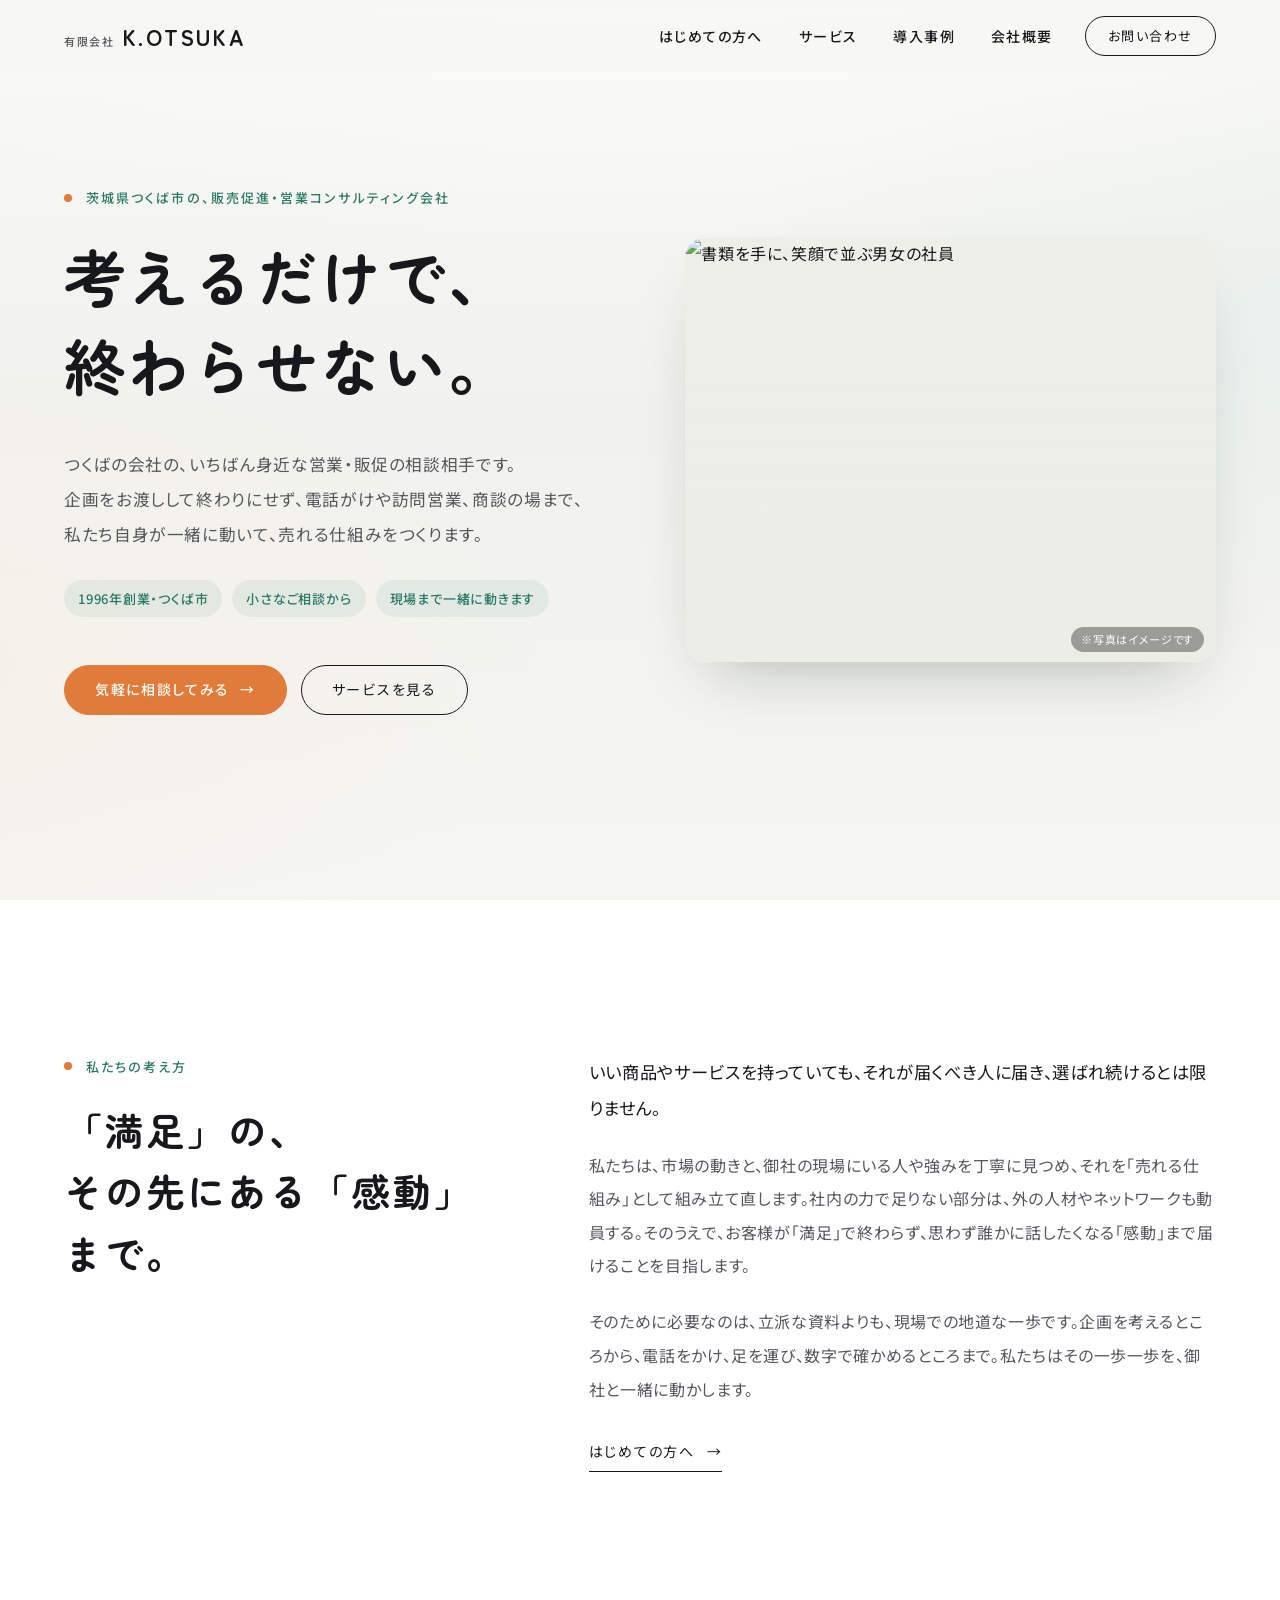
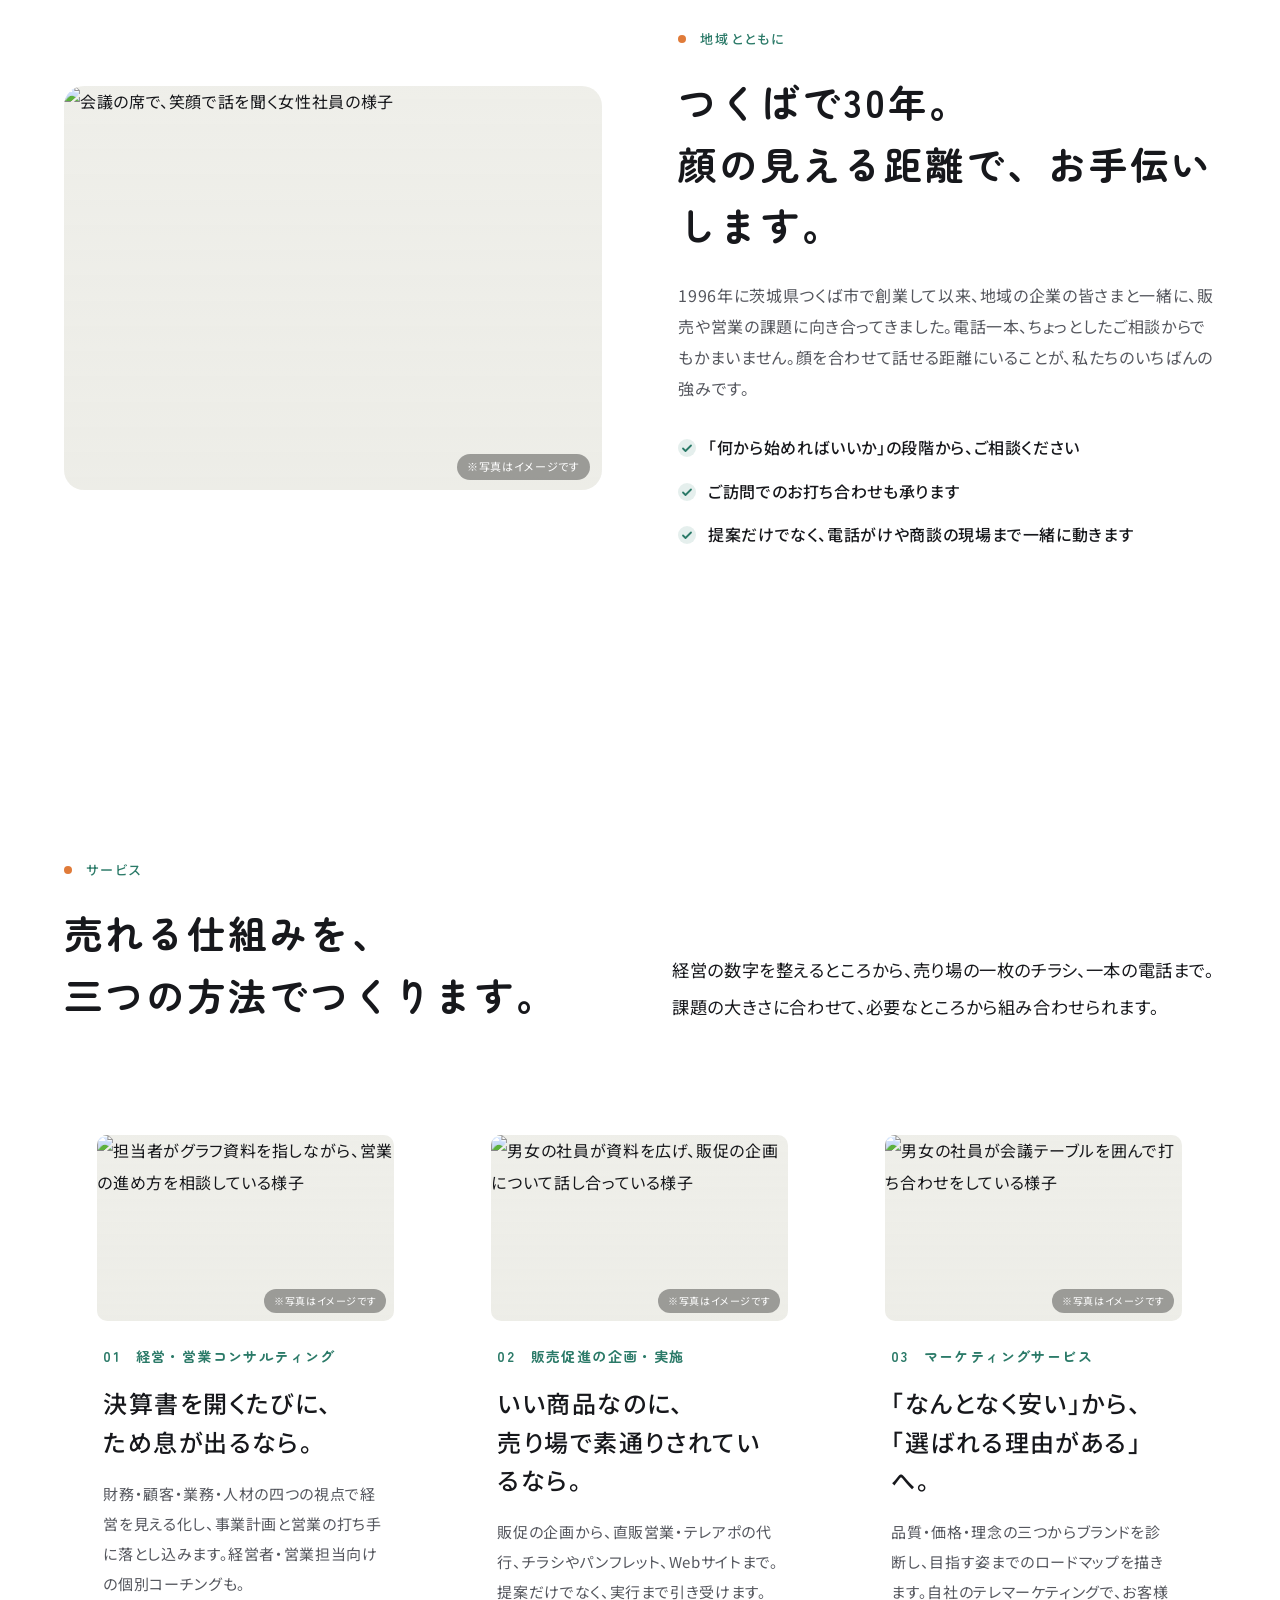
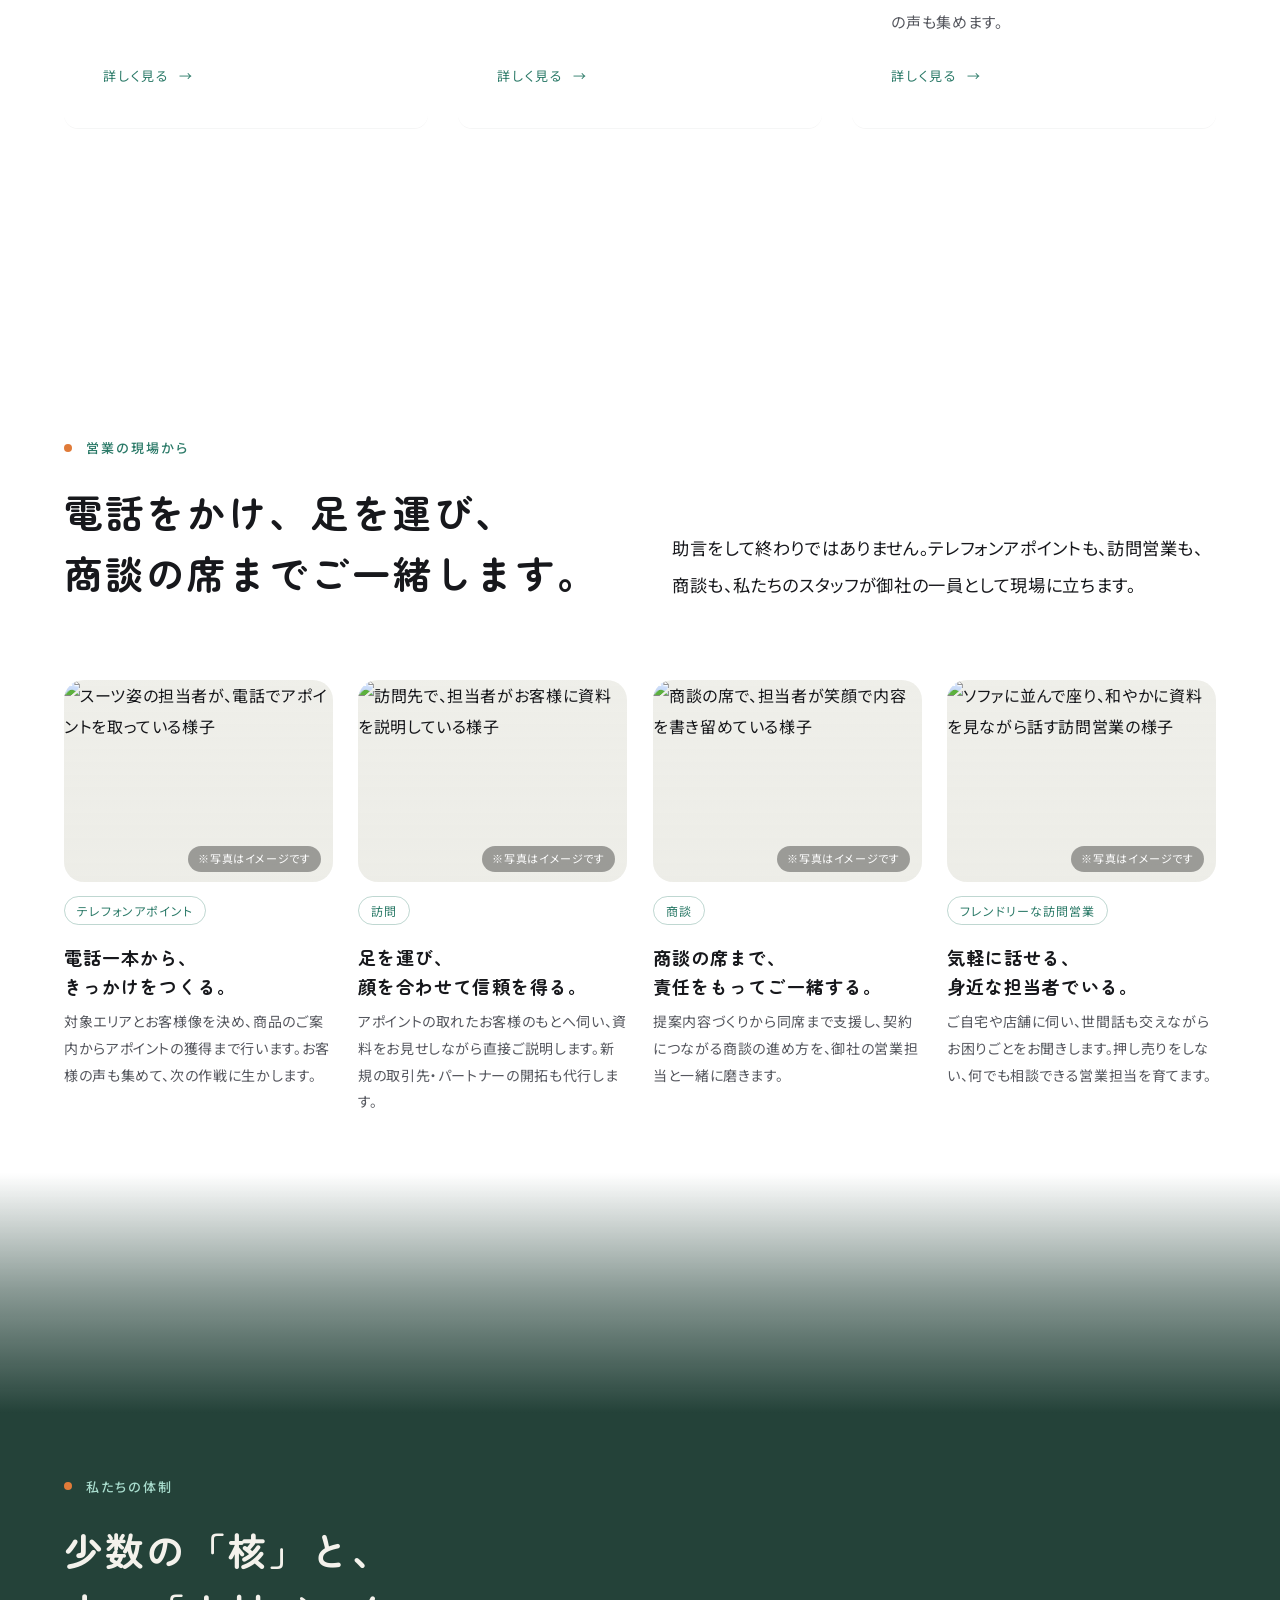
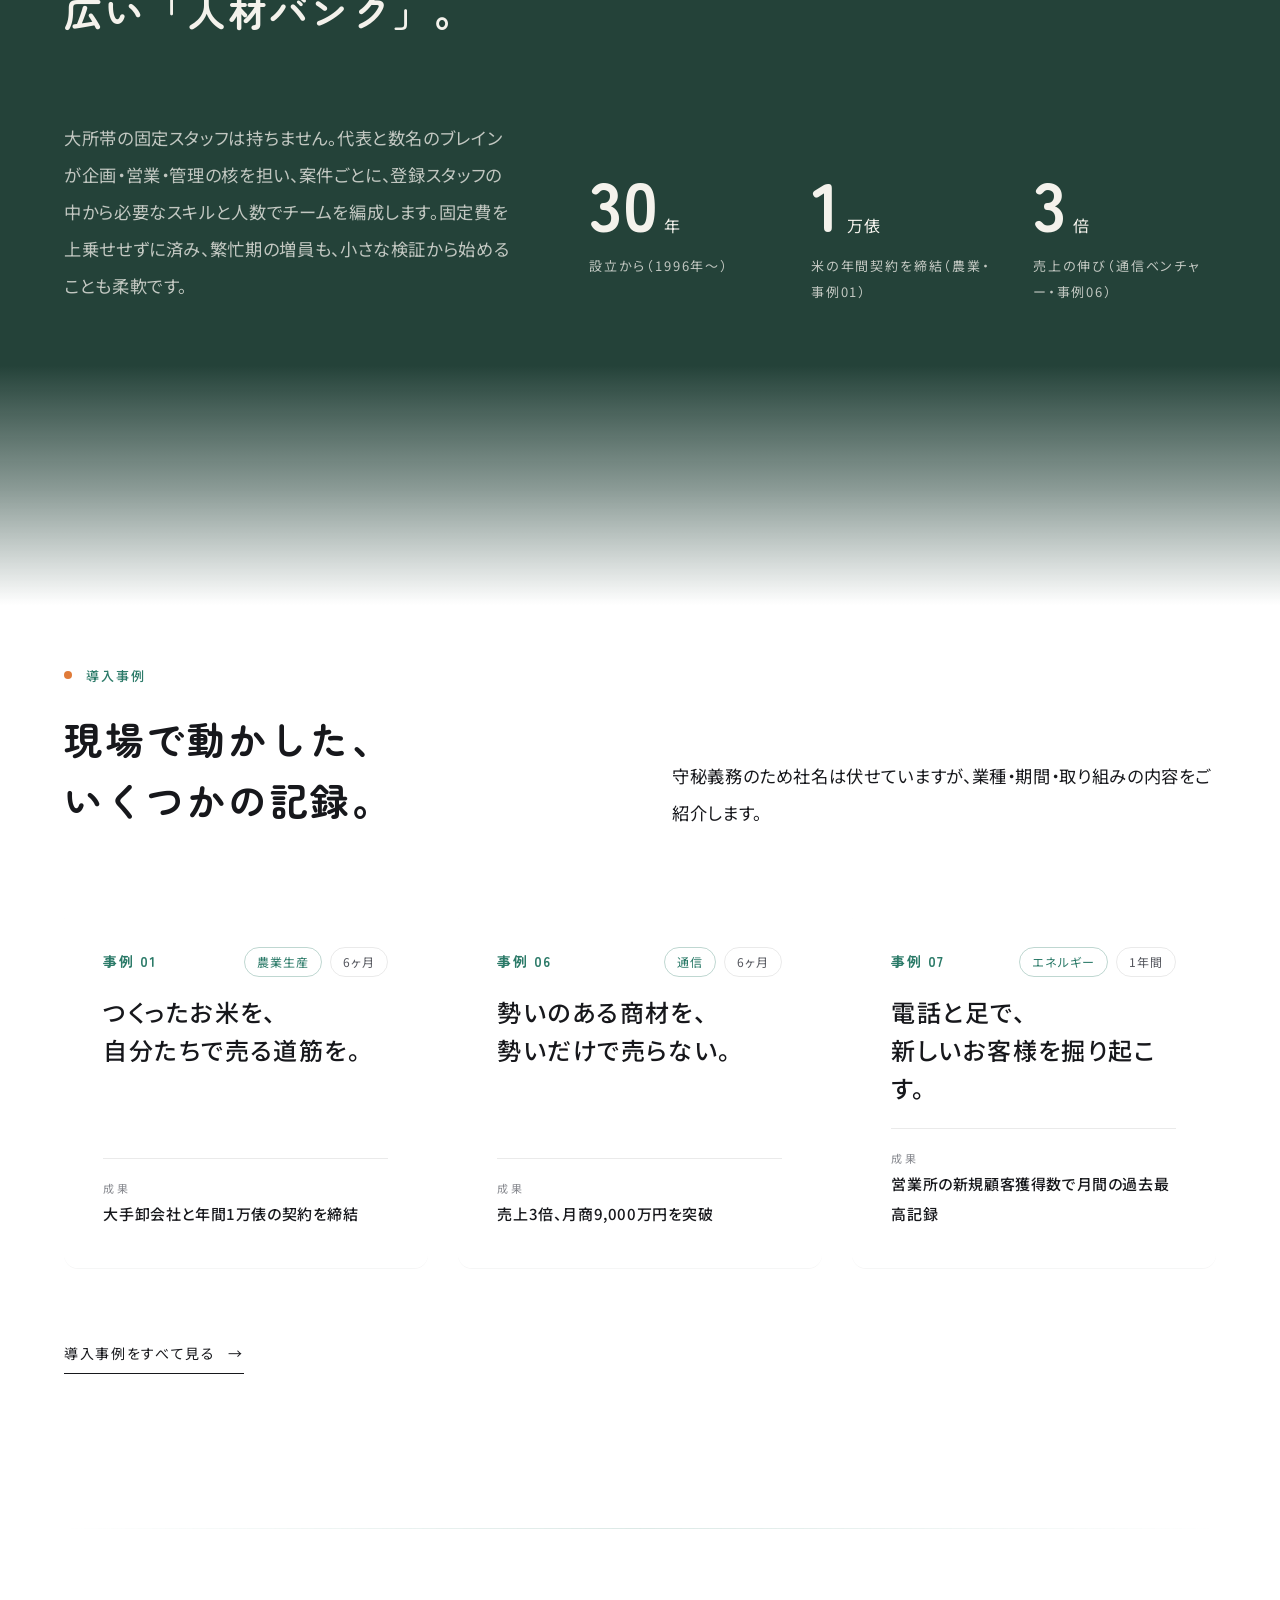
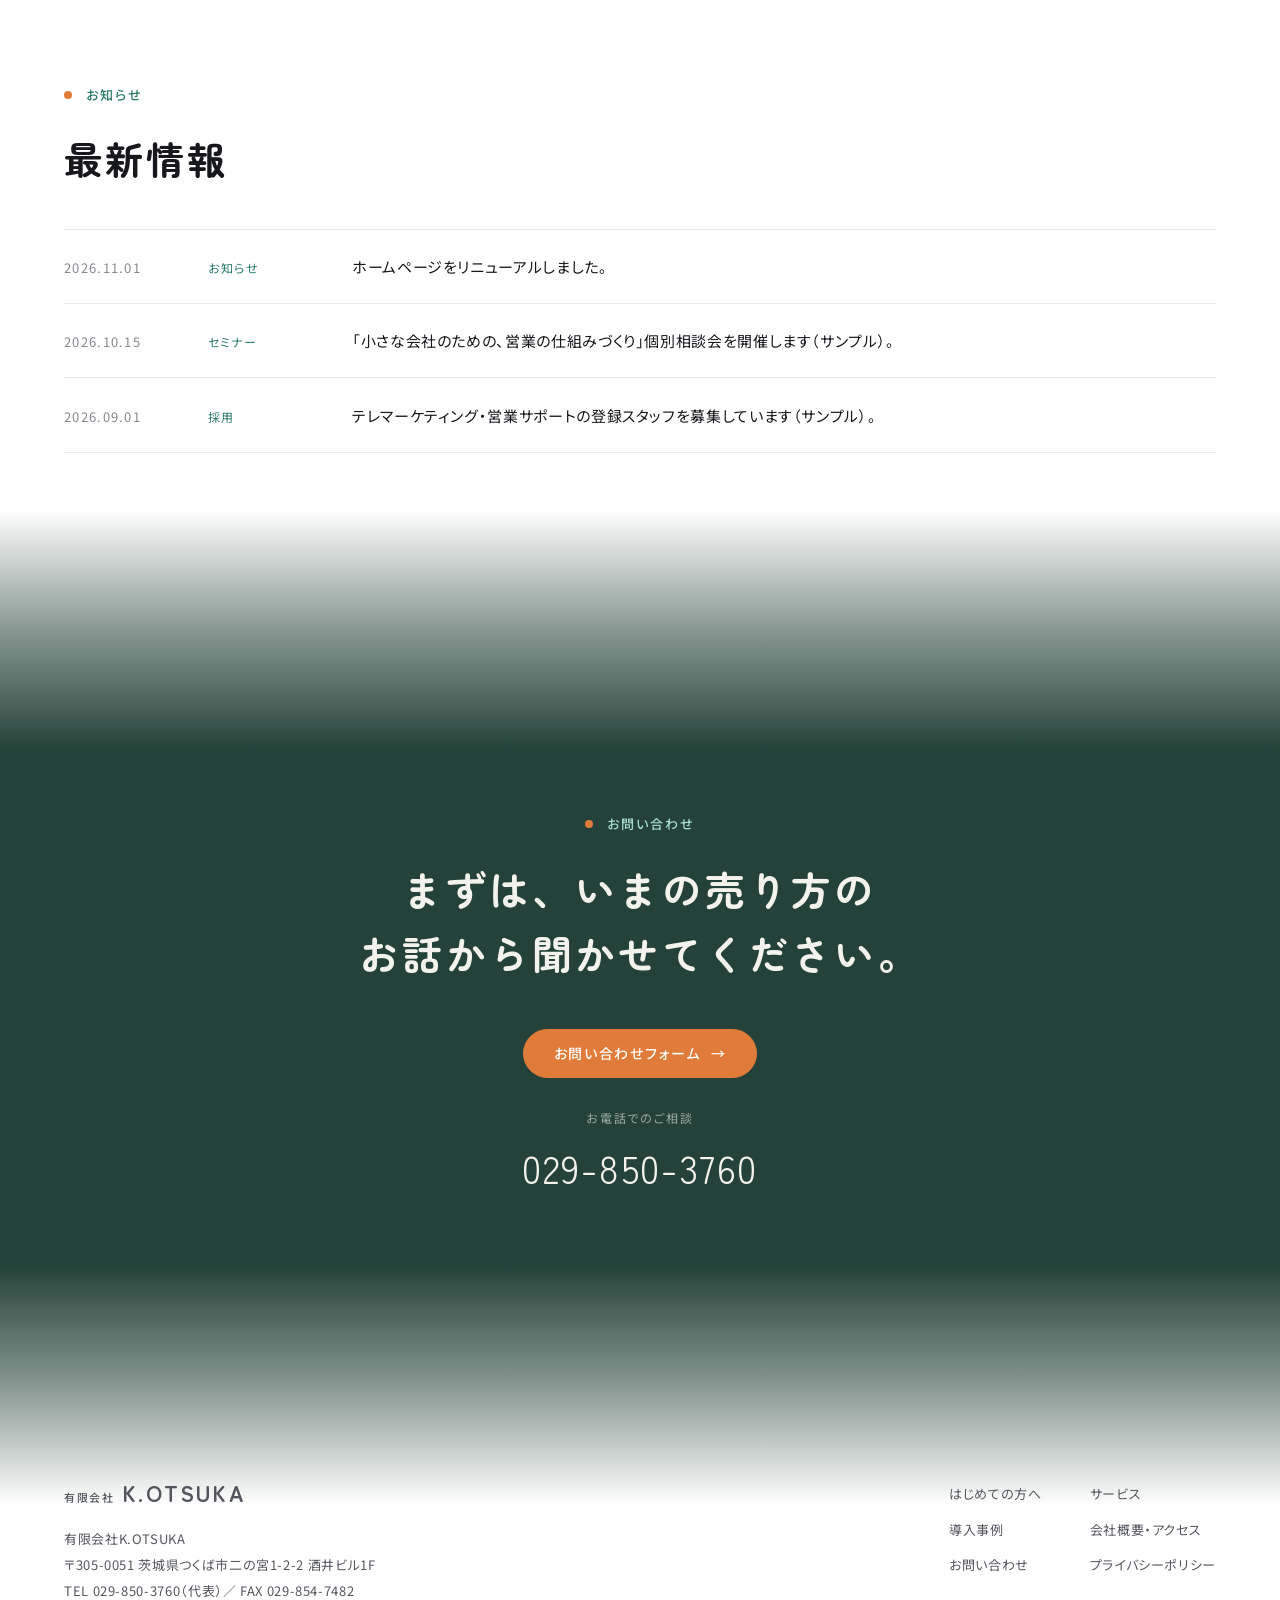
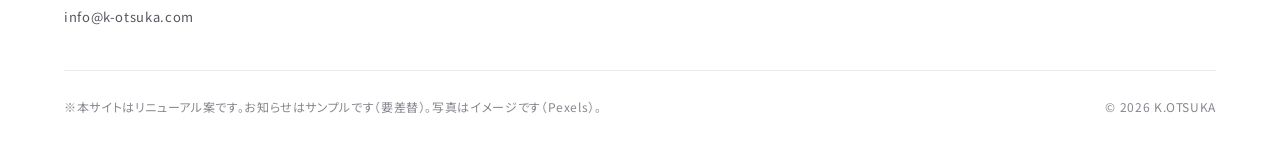
==== commit c83cc7f5: "地域密着型のデザインに変更し、日本人スタッフの写真を追加 - 丸ゴシック見出し・緑基調＋オレンジのCTAで親しみやすい配色に - トップに「地域とともに」「営業の現場から」（テレフォンアポイント／訪問" ====
--- a/index.html
+++ b/index.html
@@ -17,7 +17,7 @@
 <link rel="icon" href="favicon.svg" type="image/svg+xml">
 <link rel="preconnect" href="https://fonts.googleapis.com">
 <link rel="preconnect" href="https://fonts.gstatic.com" crossorigin>
-<link href="https://fonts.googleapis.com/css2?family=Noto+Serif+JP:wght@500;600;700&family=Noto+Sans+JP:wght@400;500;700&display=swap" rel="stylesheet">
+<link href="https://fonts.googleapis.com/css2?family=Zen+Maru+Gothic:wght@500;700&family=Noto+Sans+JP:wght@400;500;700&display=swap" rel="stylesheet">
 <link rel="stylesheet" href="assets/style.css">
 <!-- 実データ（2026-11-27 許可済み）。canonical/url は本番ドメイン https://www.k-otsuka.com/ 公開時に差替 -->
 <script type="application/ld+json">
@@ -62,31 +62,20 @@
 
 <!-- 2. KV：h1 は理念。キー演出（上昇線）はここに1つだけ -->
 <section class="kv" aria-labelledby="kv-title">
-  <div class="inner kv-inner">
-    <p class="kicker rise" style="--d:80">茨城県つくば市　販売促進・マーケティング・営業コンサルティング</p>
-    <h1 id="kv-title" class="kv-title">
-      <span class="h-display rise" style="--d:180">考えるだけで、<br>終わらせない。</span>
-    </h1>
-    <p class="kv-lead rise" style="--d:520">販売促進の企画、マーケティング、営業コンサルティング。<br class="pc">提案書を渡して終わりにせず、テレマーケティングや営業の現場まで<br class="pc">私たち自身が動いて、売れる仕組みをつくります。</p>
-    <div class="kv-actions rise" style="--d:660">
-      <a class="btn btn--accent" href="contact.html">相談してみる <span class="arrow" aria-hidden="true">→</span></a>
-      <a class="btn" href="service.html">サービスを見る</a>
-    </div>
-  </div>
-
-  <div class="motion" aria-hidden="true">
-    <svg viewBox="0 0 1200 600" preserveAspectRatio="xMidYMid meet">
-      <defs><pattern id="dots" width="40" height="40" patternUnits="userSpaceOnUse"><circle cx="2" cy="2" r="1.1"/></pattern></defs>
-      <rect class="grid-dots" x="0" y="0" width="1200" height="600" fill="url(#dots)"/>
-      <path class="trail-base" d="M-20,540 C120,530 220,480 300,455 S520,360 640,330 S860,230 980,170 S1140,90 1240,60"/>
-      <path class="trail" pathLength="1" d="M-20,540 C120,530 220,480 300,455 S520,360 640,330 S860,230 980,170 S1140,90 1240,60"/>
-      <g transform="translate(300 455)"><g class="node" style="--nd:1300ms"><circle class="ring" r="18"/><circle class="dot" r="5"/></g></g>
-      <g transform="translate(640 330)"><g class="node" style="--nd:1900ms"><circle class="ring" r="18"/><circle class="dot" r="5"/></g></g>
-      <g transform="translate(980 170)"><g class="node" style="--nd:2500ms"><circle class="ring" r="18"/><circle class="dot" r="5"/></g></g>
-    </svg>
-    <div class="node-label" style="left:25%;top:75.8%;--nd:1300ms"><b>01</b><span>企画する</span></div>
-    <div class="node-label" style="left:53.3%;top:55%;--nd:1900ms"><b>02</b><span>現場で動かす</span></div>
-    <div class="node-label" style="left:81.7%;top:28.3%;--nd:2500ms"><b>03</b><span>数字で確かめる</span></div>
+  <div class="inner kv-grid">
+    <div class="kv-inner">
+      <p class="kicker rise" style="--d:80">茨城県つくば市の、販売促進・営業コンサルティング会社</p>
+      <h1 id="kv-title" class="kv-title">
+        <span class="h-display rise" style="--d:180">考えるだけで、<br>終わらせない。</span>
+      </h1>
+      <p class="kv-lead rise" style="--d:360">つくばの会社の、いちばん身近な営業・販促の相談相手です。<br class="pc">企画をお渡しして終わりにせず、電話がけや訪問営業、商談の場まで、<br class="pc">私たち自身が一緒に動いて、売れる仕組みをつくります。</p>
+      <ul class="kv-points rise" style="--d:480"><li>1996年創業・つくば市</li><li>小さなご相談から</li><li>現場まで一緒に動きます</li></ul>
+      <div class="kv-actions rise" style="--d:600">
+        <a class="btn btn--accent" href="contact.html">気軽に相談してみる <span class="arrow" aria-hidden="true">→</span></a>
+        <a class="btn" href="service.html">サービスを見る</a>
+      </div>
+    </div>
+    <figure class="photo photo--tall rise" style="--d:300"><img src="https://images.pexels.com/photos/7845457/pexels-photo-7845457.jpeg?auto=compress&amp;cs=tinysrgb&amp;w=1000" srcset="https://images.pexels.com/photos/7845457/pexels-photo-7845457.jpeg?auto=compress&amp;cs=tinysrgb&amp;w=600 600w, https://images.pexels.com/photos/7845457/pexels-photo-7845457.jpeg?auto=compress&amp;cs=tinysrgb&amp;w=1000 1000w, https://images.pexels.com/photos/7845457/pexels-photo-7845457.jpeg?auto=compress&amp;cs=tinysrgb&amp;w=1400 1400w" sizes="(max-width: 899px) 100vw, 50vw" alt="書類を手に、笑顔で並ぶ男女の社員" width="1400" height="1050" loading="eager" fetchpriority="high" decoding="async"><figcaption>※写真はイメージです</figcaption></figure>
   </div>
 </section>
 
@@ -107,6 +96,23 @@
 </section>
 
 
+<!-- 地域とともに -->
+<section id="local" style="padding-top:0">
+  <div class="inner split">
+    <figure class="photo  reveal"><img src="https://images.pexels.com/photos/7845333/pexels-photo-7845333.jpeg?auto=compress&amp;cs=tinysrgb&amp;w=1000" srcset="https://images.pexels.com/photos/7845333/pexels-photo-7845333.jpeg?auto=compress&amp;cs=tinysrgb&amp;w=600 600w, https://images.pexels.com/photos/7845333/pexels-photo-7845333.jpeg?auto=compress&amp;cs=tinysrgb&amp;w=1000 1000w, https://images.pexels.com/photos/7845333/pexels-photo-7845333.jpeg?auto=compress&amp;cs=tinysrgb&amp;w=1400 1400w" sizes="(max-width: 899px) 100vw, 50vw" alt="会議の席で、笑顔で話を聞く女性社員の様子" width="1400" height="1050" loading="lazy" decoding="async"><figcaption>※写真はイメージです</figcaption></figure>
+    <div>
+      <p class="kicker reveal">地域とともに</p>
+      <h2 class="h2 reveal">つくばで30年。<br>顔の見える距離で、お手伝いします。</h2>
+      <p class="reveal" style="margin-top:24px;color:var(--ink-2)">1996年に茨城県つくば市で創業して以来、地域の企業の皆さまと一緒に、販売や営業の課題に向き合ってきました。電話一本、ちょっとしたご相談からでもかまいません。顔を合わせて話せる距離にいることが、私たちのいちばんの強みです。</p>
+      <ul class="checks stagger">
+        <li style="--i:0">「何から始めればいいか」の段階から、ご相談ください</li>
+        <li style="--i:1">ご訪問でのお打ち合わせも承ります</li>
+        <li style="--i:2">提案だけでなく、電話がけや商談の現場まで一緒に動きます</li>
+      </ul>
+    </div>
+  </div>
+</section>
+
 <!-- 4. サービス：見出しは顧客のシーンで -->
 <section id="service">
   <div class="inner">
@@ -119,26 +125,45 @@
     </div>
     <div class="grid stagger">
       <a class="card" href="service.html#consulting" style="--i:0">
-        <svg class="icon" viewBox="0 0 56 56" aria-hidden="true"><circle cx="28" cy="28" r="22"/><path d="M28 6v44M6 28h44"/><circle cx="28" cy="28" r="6"/></svg>
+        <figure class="photo "><img src="https://images.pexels.com/photos/7845361/pexels-photo-7845361.jpeg?auto=compress&amp;cs=tinysrgb&amp;w=1000" srcset="https://images.pexels.com/photos/7845361/pexels-photo-7845361.jpeg?auto=compress&amp;cs=tinysrgb&amp;w=600 600w, https://images.pexels.com/photos/7845361/pexels-photo-7845361.jpeg?auto=compress&amp;cs=tinysrgb&amp;w=1000 1000w, https://images.pexels.com/photos/7845361/pexels-photo-7845361.jpeg?auto=compress&amp;cs=tinysrgb&amp;w=1400 1400w" sizes="(max-width: 639px) 100vw, (max-width: 1023px) 50vw, 33vw" alt="担当者がグラフ資料を指しながら、営業の進め方を相談している様子" width="1400" height="1050" loading="lazy" decoding="async"><figcaption>※写真はイメージです</figcaption></figure>
         <span class="num">01　経営・営業コンサルティング</span>
         <h3 class="h3">決算書を開くたびに、<br>ため息が出るなら。</h3>
         <p>財務・顧客・業務・人材の四つの視点で経営を見える化し、事業計画と営業の打ち手に落とし込みます。経営者・営業担当向けの個別コーチングも。</p>
         <span class="more">詳しく見る</span>
       </a>
       <a class="card" href="service.html#promotion" style="--i:1">
-        <svg class="icon" viewBox="0 0 56 56" aria-hidden="true"><path d="M8 24v8l26 12V12L8 24z"/><path d="M14 33l4 13h6l-3-11"/><path d="M42 20c3 2 4 5 4 8s-1 6-4 8"/></svg>
+        <figure class="photo "><img src="https://images.pexels.com/photos/7845335/pexels-photo-7845335.jpeg?auto=compress&amp;cs=tinysrgb&amp;w=1000" srcset="https://images.pexels.com/photos/7845335/pexels-photo-7845335.jpeg?auto=compress&amp;cs=tinysrgb&amp;w=600 600w, https://images.pexels.com/photos/7845335/pexels-photo-7845335.jpeg?auto=compress&amp;cs=tinysrgb&amp;w=1000 1000w, https://images.pexels.com/photos/7845335/pexels-photo-7845335.jpeg?auto=compress&amp;cs=tinysrgb&amp;w=1400 1400w" sizes="(max-width: 639px) 100vw, (max-width: 1023px) 50vw, 33vw" alt="男女の社員が資料を広げ、販促の企画について話し合っている様子" width="1400" height="1050" loading="lazy" decoding="async"><figcaption>※写真はイメージです</figcaption></figure>
         <span class="num">02　販売促進の企画・実施</span>
         <h3 class="h3">いい商品なのに、<br>売り場で素通りされているなら。</h3>
         <p>販促の企画から、直販営業・テレアポの代行、チラシやパンフレット、Webサイトまで。提案だけでなく、実行まで引き受けます。</p>
         <span class="more">詳しく見る</span>
       </a>
       <a class="card" href="service.html#marketing" style="--i:2">
-        <svg class="icon" viewBox="0 0 56 56" aria-hidden="true"><path d="M28 7L50 46H6L28 7z"/><path d="M28 18l12 22H16l12-22z"/></svg>
+        <figure class="photo "><img src="https://images.pexels.com/photos/7845319/pexels-photo-7845319.jpeg?auto=compress&amp;cs=tinysrgb&amp;w=1000" srcset="https://images.pexels.com/photos/7845319/pexels-photo-7845319.jpeg?auto=compress&amp;cs=tinysrgb&amp;w=600 600w, https://images.pexels.com/photos/7845319/pexels-photo-7845319.jpeg?auto=compress&amp;cs=tinysrgb&amp;w=1000 1000w, https://images.pexels.com/photos/7845319/pexels-photo-7845319.jpeg?auto=compress&amp;cs=tinysrgb&amp;w=1400 1400w" sizes="(max-width: 639px) 100vw, (max-width: 1023px) 50vw, 33vw" alt="男女の社員が会議テーブルを囲んで打ち合わせをしている様子" width="1400" height="1050" loading="lazy" decoding="async"><figcaption>※写真はイメージです</figcaption></figure>
         <span class="num">03　マーケティングサービス</span>
         <h3 class="h3">「なんとなく安い」から、<br>「選ばれる理由がある」へ。</h3>
         <p>品質・価格・理念の三つからブランドを診断し、目指す姿までのロードマップを描きます。自社のテレマーケティングで、お客様の声も集めます。</p>
         <span class="more">詳しく見る</span>
       </a>
+    </div>
+  </div>
+</section>
+
+<!-- 営業の現場 -->
+<section id="scenes">
+  <div class="inner">
+    <div class="sec-head">
+      <div>
+        <p class="kicker reveal">営業の現場から</p>
+        <h2 class="h2 reveal">電話をかけ、足を運び、<br>商談の席までご一緒します。</h2>
+      </div>
+      <p class="lead reveal">助言をして終わりではありません。テレフォンアポイントも、訪問営業も、商談も、私たちのスタッフが御社の一員として現場に立ちます。</p>
+    </div>
+    <div class="scenes stagger">
+      <article class="scene" style="--i:0"><figure class="photo "><img src="https://images.pexels.com/photos/7964218/pexels-photo-7964218.jpeg?auto=compress&amp;cs=tinysrgb&amp;w=1000" srcset="https://images.pexels.com/photos/7964218/pexels-photo-7964218.jpeg?auto=compress&amp;cs=tinysrgb&amp;w=600 600w, https://images.pexels.com/photos/7964218/pexels-photo-7964218.jpeg?auto=compress&amp;cs=tinysrgb&amp;w=1000 1000w, https://images.pexels.com/photos/7964218/pexels-photo-7964218.jpeg?auto=compress&amp;cs=tinysrgb&amp;w=1400 1400w" sizes="(max-width: 479px) 100vw, (max-width: 1023px) 50vw, 25vw" alt="スーツ姿の担当者が、電話でアポイントを取っている様子" width="1400" height="1050" loading="lazy" decoding="async"><figcaption>※写真はイメージです</figcaption></figure><span class="tag">テレフォンアポイント</span><h3>電話一本から、<br>きっかけをつくる。</h3><p>対象エリアとお客様像を決め、商品のご案内からアポイントの獲得まで行います。お客様の声も集めて、次の作戦に生かします。</p></article>
+      <article class="scene" style="--i:1"><figure class="photo "><img src="https://images.pexels.com/photos/7845366/pexels-photo-7845366.jpeg?auto=compress&amp;cs=tinysrgb&amp;w=1000" srcset="https://images.pexels.com/photos/7845366/pexels-photo-7845366.jpeg?auto=compress&amp;cs=tinysrgb&amp;w=600 600w, https://images.pexels.com/photos/7845366/pexels-photo-7845366.jpeg?auto=compress&amp;cs=tinysrgb&amp;w=1000 1000w, https://images.pexels.com/photos/7845366/pexels-photo-7845366.jpeg?auto=compress&amp;cs=tinysrgb&amp;w=1400 1400w" sizes="(max-width: 479px) 100vw, (max-width: 1023px) 50vw, 25vw" alt="訪問先で、担当者がお客様に資料を説明している様子" width="1400" height="1050" loading="lazy" decoding="async"><figcaption>※写真はイメージです</figcaption></figure><span class="tag">訪問</span><h3>足を運び、<br>顔を合わせて信頼を得る。</h3><p>アポイントの取れたお客様のもとへ伺い、資料をお見せしながら直接ご説明します。新規の取引先・パートナーの開拓も代行します。</p></article>
+      <article class="scene" style="--i:2"><figure class="photo "><img src="https://images.pexels.com/photos/7845464/pexels-photo-7845464.jpeg?auto=compress&amp;cs=tinysrgb&amp;w=1000" srcset="https://images.pexels.com/photos/7845464/pexels-photo-7845464.jpeg?auto=compress&amp;cs=tinysrgb&amp;w=600 600w, https://images.pexels.com/photos/7845464/pexels-photo-7845464.jpeg?auto=compress&amp;cs=tinysrgb&amp;w=1000 1000w, https://images.pexels.com/photos/7845464/pexels-photo-7845464.jpeg?auto=compress&amp;cs=tinysrgb&amp;w=1400 1400w" sizes="(max-width: 479px) 100vw, (max-width: 1023px) 50vw, 25vw" alt="商談の席で、担当者が笑顔で内容を書き留めている様子" width="1400" height="1050" loading="lazy" decoding="async"><figcaption>※写真はイメージです</figcaption></figure><span class="tag">商談</span><h3>商談の席まで、<br>責任をもってご一緒する。</h3><p>提案内容づくりから同席まで支援し、契約につながる商談の進め方を、御社の営業担当と一緒に磨きます。</p></article>
+      <article class="scene" style="--i:3"><figure class="photo "><img src="https://images.pexels.com/photos/7845154/pexels-photo-7845154.jpeg?auto=compress&amp;cs=tinysrgb&amp;w=1000" srcset="https://images.pexels.com/photos/7845154/pexels-photo-7845154.jpeg?auto=compress&amp;cs=tinysrgb&amp;w=600 600w, https://images.pexels.com/photos/7845154/pexels-photo-7845154.jpeg?auto=compress&amp;cs=tinysrgb&amp;w=1000 1000w, https://images.pexels.com/photos/7845154/pexels-photo-7845154.jpeg?auto=compress&amp;cs=tinysrgb&amp;w=1400 1400w" sizes="(max-width: 479px) 100vw, (max-width: 1023px) 50vw, 25vw" alt="ソファに並んで座り、和やかに資料を見ながら話す訪問営業の様子" width="1400" height="1050" loading="lazy" decoding="async"><figcaption>※写真はイメージです</figcaption></figure><span class="tag">フレンドリーな訪問営業</span><h3>気軽に話せる、<br>身近な担当者でいる。</h3><p>ご自宅や店舗に伺い、世間話も交えながらお困りごとをお聞きします。押し売りをしない、何でも相談できる営業担当を育てます。</p></article>
     </div>
   </div>
 </section>
@@ -237,7 +262,7 @@
     </nav>
   </div>
   <div class="footer-bottom">
-    <p>※本サイトはリニューアル案です。お知らせはサンプルです（要差替）。</p>
+    <p>※本サイトはリニューアル案です。お知らせはサンプルです（要差替）。写真はイメージです（Pexels）。</p>
     <p>© <span class="js-year">2026</span> K.OTSUKA</p>
   </div>
 </footer>
--- a/assets/style.css
+++ b/assets/style.css
@@ -6,25 +6,27 @@
 
 /* 0. トークン — 無彩色 + 藍1色 */
 :root{
-  --font-display:"Noto Serif JP","Hiragino Mincho ProN","Yu Mincho",serif;
+  --font-display:"Zen Maru Gothic","Hiragino Maru Gothic ProN","Hiragino Sans",sans-serif;
   --font-body:"Noto Sans JP","Hiragino Sans","Yu Gothic",sans-serif;
   --ink:#17181c;
   --ink-2:#55575e;
   --ink-3:#86888e;
-  --paper:#f6f6f3;
-  --paper-2:#eeeeea;
-  --dark:#15171d;
-  --dark-rgb:21,23,29;
-  --on-dark:#eeede8;
-  --accent:#2c4a7c;
-  --accent-rgb:44,74,124;
-  --accent-light:#a9bddd;   /* 濃色セクション上のアクセント */
+  --paper:#f7f7f4;
+  --paper-2:#efefea;
+  --dark:#244239;
+  --dark-rgb:36,66,57;
+  --on-dark:#f4f2ec;
+  --accent:#2b7a68;
+  --accent-rgb:43,122,104;
+  --accent-light:#a8dccd;
+  --accent-2:#e07b39;      /* 親しみの差し色：主要ボタンのみ */
+  --accent-2-dark:#c4652a;   /* 濃色セクション上のアクセント */
   --line:rgba(23,24,28,.09);
   --card:rgba(255,255,255,.55);
   --ease:cubic-bezier(.22,1,.36,1);
   --dur:1100ms;
   --stagger:80ms;
-  --radius:2px;
+  --radius:14px;
   --max:1200px;
   --gutter:clamp(20px,5vw,72px);
   --header-h:72px;
@@ -54,8 +56,8 @@
 .bg-canvas{position:fixed;inset:0;z-index:-2;pointer-events:none;
   background:
     radial-gradient(130% 70% at 50% -15%, #fcfcfa 0%, rgba(252,252,250,0) 62%),
-    radial-gradient(95% 60% at 108% 38%, #eceef0 0%, rgba(236,238,240,0) 58%),
-    radial-gradient(85% 60% at -8% 74%, #f2f2ee 0%, rgba(242,242,238,0) 60%),
+    radial-gradient(95% 60% at 108% 38%, #eaf1ee 0%, rgba(234,241,238,0) 58%),
+    radial-gradient(85% 60% at -8% 74%, #f5f1e9 0%, rgba(245,241,233,0) 60%),
     linear-gradient(180deg, #f8f8f5 0%, #f1f1ed 46%, #f5f5f2 100%);
   filter:blur(.4px);
 }
@@ -79,7 +81,7 @@
     rgba(var(--dark-rgb),.55) calc(100% - 120px),
     rgba(var(--dark-rgb),0) 100%)}
 .section-dark .kicker{color:var(--accent-light)}
-.section-dark .kicker::before{background:var(--accent-light)}
+.section-dark .kicker::before{background:var(--accent-2)}
 .section-dark .h-sub,.section-dark .lead,.section-dark p{color:rgba(238,237,232,.78)}
 .section-dark em,.section-dark .h2 em,.section-dark .h-display em{color:var(--accent-light)}
 .section-dark .h2{color:var(--on-dark)}
@@ -133,19 +135,19 @@
 .header{position:fixed;top:0;left:0;right:0;z-index:50;height:var(--header-h);display:flex;align-items:center;gap:32px;
   padding:0 var(--gutter);backdrop-filter:blur(12px);-webkit-backdrop-filter:blur(12px);
   background:rgba(246,246,243,.62)}
-.logo{font-family:var(--font-display);font-weight:600;font-size:22px;letter-spacing:.1em;line-height:1;white-space:nowrap;display:inline-flex;align-items:baseline;gap:8px}
+.logo{font-family:var(--font-display);font-weight:700;font-size:22px;letter-spacing:.1em;line-height:1;white-space:nowrap;display:inline-flex;align-items:baseline;gap:8px}
 .logo small{font-family:var(--font-body);font-weight:500;font-size:11px;letter-spacing:.14em;color:var(--ink-2)}
 .nav{display:flex;gap:36px;margin-left:auto}
 .nav a{position:relative;display:block;font-size:14px;font-weight:500;letter-spacing:.1em;line-height:1.3;padding:8px 0}
 .nav a::after{content:"";position:absolute;left:0;bottom:0;height:1px;width:100%;background:currentColor;transform:scaleX(0);transform-origin:right;transition:transform 600ms var(--ease)}
 .nav a:hover::after,.nav a[aria-current="page"]::after{transform:scaleX(1);transform-origin:left}
 .nav a[aria-current="page"]{color:var(--accent)}
-.btn{display:inline-flex;align-items:center;justify-content:center;gap:10px;padding:14px 30px;border:1px solid currentColor;border-radius:var(--radius);
+.btn{display:inline-flex;align-items:center;justify-content:center;gap:10px;padding:14px 30px;border:1px solid currentColor;border-radius:999px;
   font-size:14px;letter-spacing:.12em;line-height:1.4;transition:background 600ms var(--ease),color 600ms var(--ease),border-color 600ms var(--ease);cursor:pointer;background:transparent}
 .btn:hover{background:var(--ink);color:var(--paper);border-color:var(--ink)}
-.btn--accent{background:var(--accent);border-color:var(--accent);color:#fff}
-.btn--accent:hover{background:var(--ink);border-color:var(--ink)}
-.section-dark .btn--accent{border-color:var(--accent)}
+.btn--accent{background:var(--accent-2);border-color:var(--accent-2);color:#fff;font-weight:500}
+.btn--accent:hover{background:var(--accent-2-dark);border-color:var(--accent-2-dark);color:#fff}
+.section-dark .btn--accent{border-color:var(--accent-2)}
 .btn--sm{padding:10px 22px;font-size:13px}
 .btn .arrow{transition:transform 600ms var(--ease)}
 .btn:hover .arrow{transform:translateX(4px)}
@@ -171,14 +173,14 @@
 /* =========================================================
    3. 見出し — 欧文ディスプレイ × 和文サブの2層
    ========================================================= */
-.h-display{display:block;font-family:var(--font-display);font-weight:600;line-height:1.4;letter-spacing:.08em;font-size:clamp(34px,5.6vw,80px)}
+.h-display{display:block;font-family:var(--font-display);font-weight:700;line-height:1.45;letter-spacing:.05em;font-size:clamp(32px,4.8vw,68px)}
 .h-display em,.h2 em{font-style:normal;color:var(--accent)}
-.h2{font-family:var(--font-display);font-weight:600;font-size:clamp(25px,3vw,42px);line-height:1.6;letter-spacing:.08em}
+.h2{font-family:var(--font-display);font-weight:700;font-size:clamp(25px,3vw,42px);line-height:1.6;letter-spacing:.08em}
 .h-sub{font-size:clamp(15px,1.5vw,18px);letter-spacing:.16em;color:var(--ink-2);margin-top:18px;font-weight:500}
 .h3{font-size:clamp(19px,1.9vw,24px);font-weight:500;line-height:1.6;letter-spacing:.06em}
 .lead{font-size:clamp(16px,1.35vw,18px);line-height:2.15;max-width:40em}
 .kicker{display:flex;align-items:center;gap:14px;font-size:13px;letter-spacing:.16em;color:var(--accent);margin-bottom:20px;font-weight:500}
-.kicker::before{content:"";width:28px;height:1px;background:var(--accent);flex:none}
+.kicker::before{content:"";width:8px;height:8px;border-radius:50%;background:var(--accent-2);flex:none}
 .note{font-size:12px;color:var(--ink-3);margin-top:24px;letter-spacing:.06em}
 .section-dark .note{color:rgba(238,237,232,.5)}
 .link-arrow{display:inline-flex;align-items:center;gap:12px;font-size:14px;letter-spacing:.12em;padding-bottom:6px;border-bottom:1px solid currentColor;margin-top:32px}
@@ -220,7 +222,7 @@
 
 /* 下層ページのヒーロー（同じ線モチーフを短く再演） */
 .page-hero{min-height:clamp(440px,64svh,660px);display:grid;align-content:end;padding-top:calc(var(--header-h) + 64px);padding-bottom:clamp(56px,7vw,96px);overflow:hidden}
-.page-hero .h-display{font-size:clamp(32px,4.8vw,64px)}
+.page-hero .h-display{font-size:clamp(30px,4vw,54px)}
 .page-hero .lead{margin-top:28px;color:var(--ink-2)}
 .page-hero .motion{width:min(52vw,780px);bottom:clamp(24px,5vh,64px);opacity:.75}
 @media (max-width:899px){.page-hero .motion{display:none}}
@@ -436,5 +438,39 @@
   .footer{padding-bottom:110px}
   .cta-fixed{display:flex;position:fixed;left:16px;right:16px;bottom:16px;z-index:40;gap:10px}
   .cta-fixed .btn{flex:1;padding:13px 10px;background:rgba(246,246,243,.92);color:var(--ink);border-color:rgba(23,24,28,.2)}
-  .cta-fixed .btn--accent{background:var(--accent);color:#fff;border-color:var(--accent)}
-}
+  .cta-fixed .btn--accent{background:var(--accent-2);color:#fff;border-color:var(--accent-2)}
+}
+
+/* =========================================================
+   写真（地域密着版）— 角丸＋共通カラーグレード＋「イメージ」注記
+   ========================================================= */
+.photo{position:relative;isolation:isolate;overflow:hidden;border-radius:20px;background:var(--paper-2);aspect-ratio:4/3;margin:0}
+.photo img{width:100%;height:100%;object-fit:cover;filter:saturate(.95) contrast(1.02) brightness(1.02)}
+.photo::after{content:"";position:absolute;inset:0;pointer-events:none;mix-blend-mode:multiply;background:linear-gradient(180deg,rgba(247,247,244,.06),rgba(239,239,234,.12))}
+.photo figcaption{position:absolute;right:12px;bottom:10px;z-index:1;font-size:11px;letter-spacing:.06em;color:#fff;background:rgba(0,0,0,.35);padding:2px 10px;border-radius:999px}
+.photo--tall{aspect-ratio:5/4}
+.photo--wide{aspect-ratio:16/10}
+
+.kv-grid{display:grid;grid-template-columns:minmax(0,1.05fr) minmax(0,1fr);gap:clamp(32px,5vw,80px);align-items:center;width:100%}
+.kv .photo{box-shadow:0 30px 60px -30px rgba(36,66,57,.35)}
+.kv-points{display:flex;flex-wrap:wrap;gap:10px;margin-top:28px}
+.kv-points li{font-size:13px;letter-spacing:.06em;padding:6px 14px;border-radius:999px;background:rgba(var(--accent-rgb),.08);color:var(--accent);font-weight:500}
+@media (max-width:899px){.kv-grid{grid-template-columns:1fr}.kv{min-height:auto}}
+
+.hero-grid{display:grid;grid-template-columns:minmax(0,1.1fr) minmax(0,1fr);gap:clamp(32px,5vw,72px);align-items:end;width:100%}
+@media (max-width:899px){.hero-grid{grid-template-columns:1fr}}
+.page-hero{min-height:auto;align-content:center}
+
+.card .photo{border-radius:10px;aspect-ratio:16/10;margin:-6px -6px 4px}
+.card .photo figcaption{font-size:10px;right:8px;bottom:8px}
+
+.scenes{display:grid;grid-template-columns:repeat(4,minmax(0,1fr));gap:clamp(16px,2vw,28px)}
+.scene h3{font-family:var(--font-display);font-weight:700;font-size:18px;letter-spacing:.06em;line-height:1.6;margin-top:18px}
+.scene .tag{margin-top:14px;display:inline-block}
+.scene p{font-size:14px;color:var(--ink-2);margin-top:8px;line-height:1.9}
+@media (max-width:1023px){.scenes{grid-template-columns:repeat(2,minmax(0,1fr))}}
+@media (max-width:479px){.scenes{grid-template-columns:1fr}}
+
+.checks{display:grid;gap:12px;margin-top:28px}
+.checks li{display:flex;gap:12px;align-items:baseline;font-weight:500;letter-spacing:.04em}
+.checks li::before{content:"";flex:none;width:18px;height:18px;border-radius:50%;background:rgba(var(--accent-rgb),.12) url("data:image/svg+xml,%3Csvg xmlns='http://www.w3.org/2000/svg' viewBox='0 0 18 18'%3E%3Cpath d='M5 9.5l2.5 2.5L13 6.5' fill='none' stroke='%232b7a68' stroke-width='1.8' stroke-linecap='round' stroke-linejoin='round'/%3E%3C/svg%3E") center/18px no-repeat;transform:translateY(3px)}
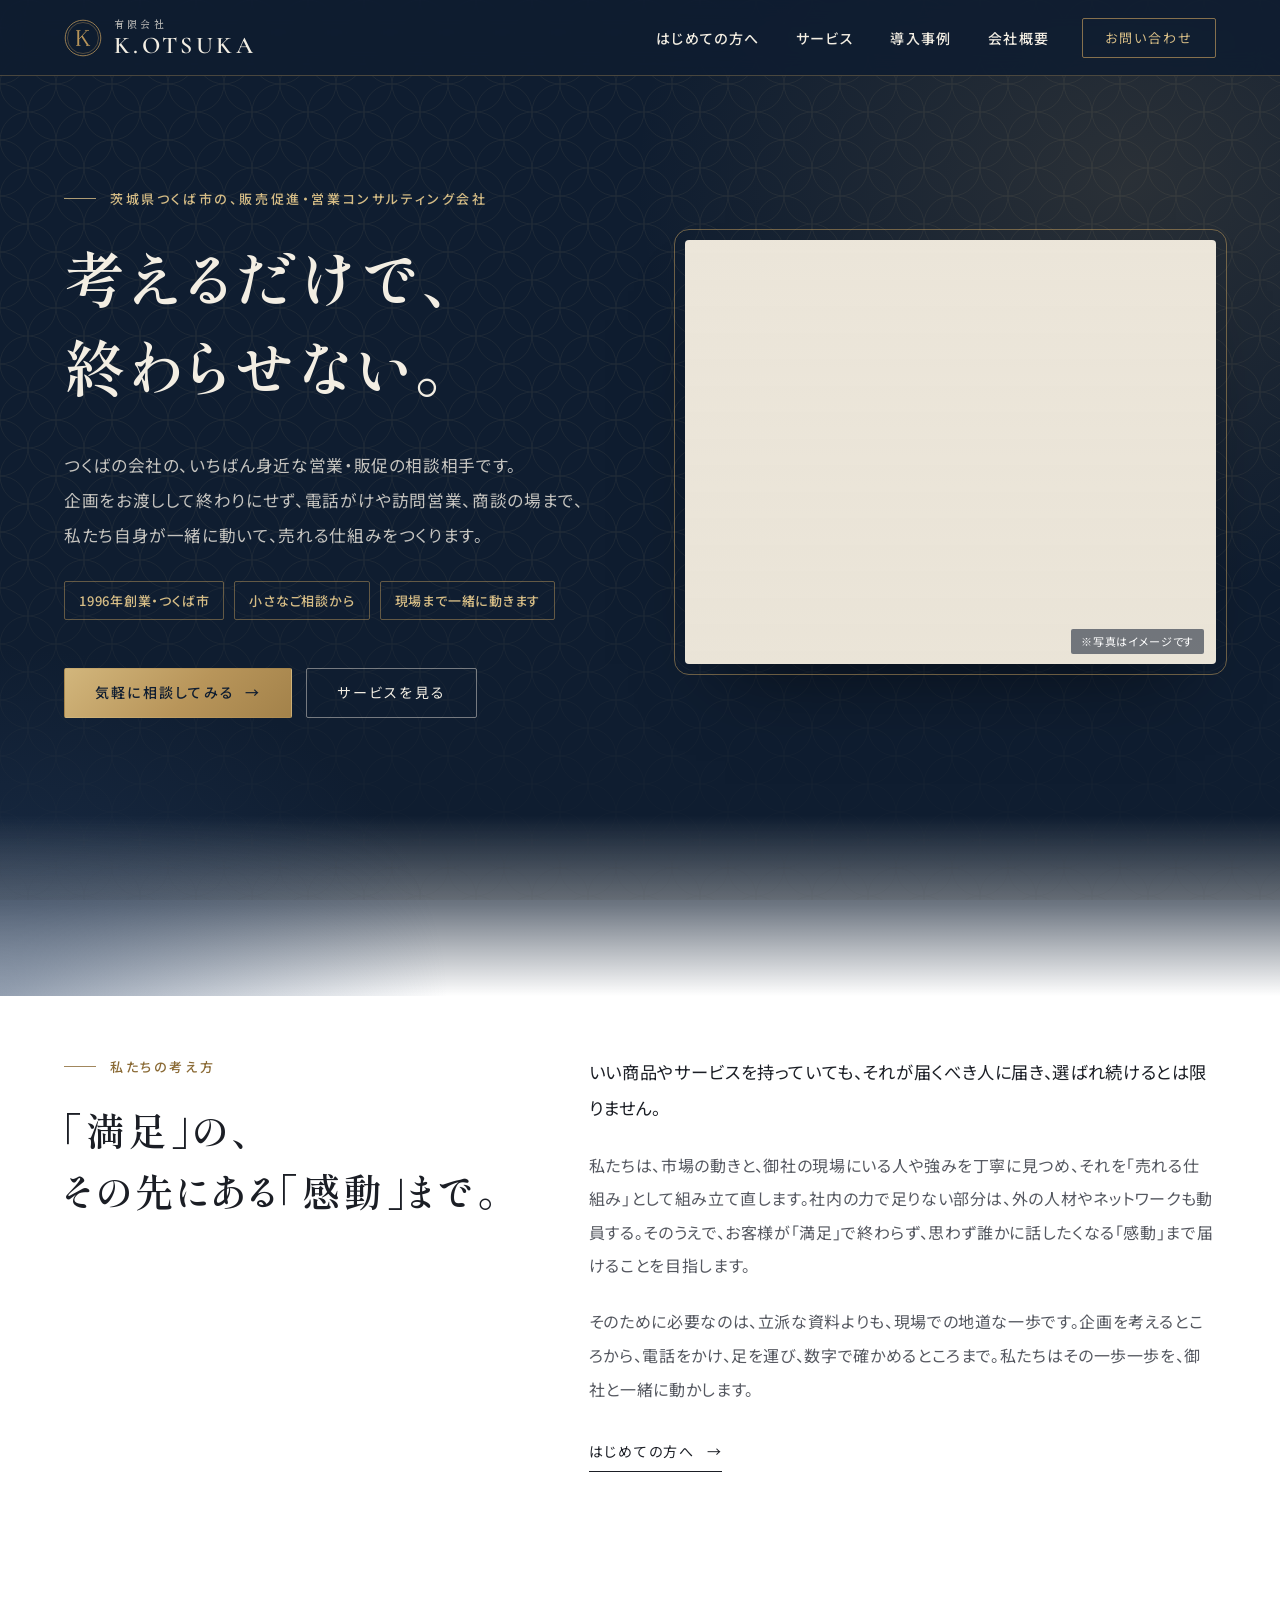
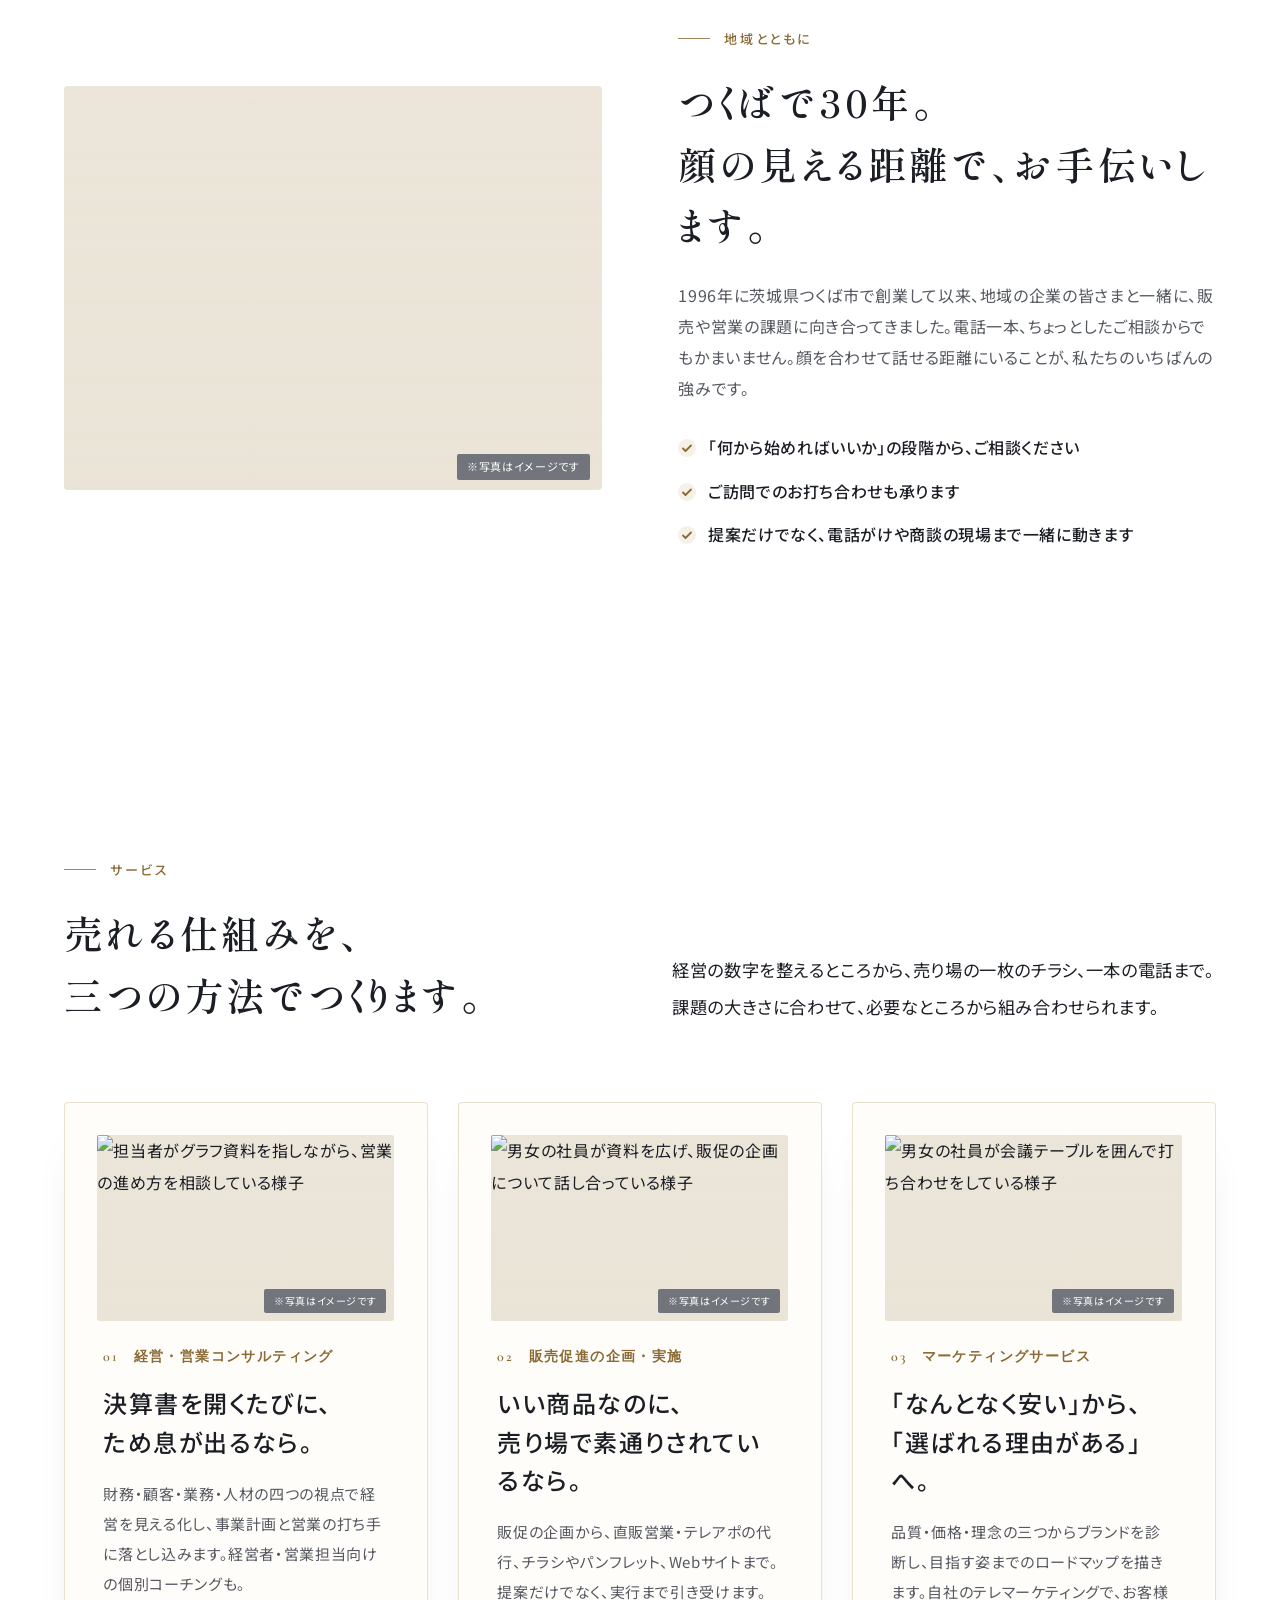
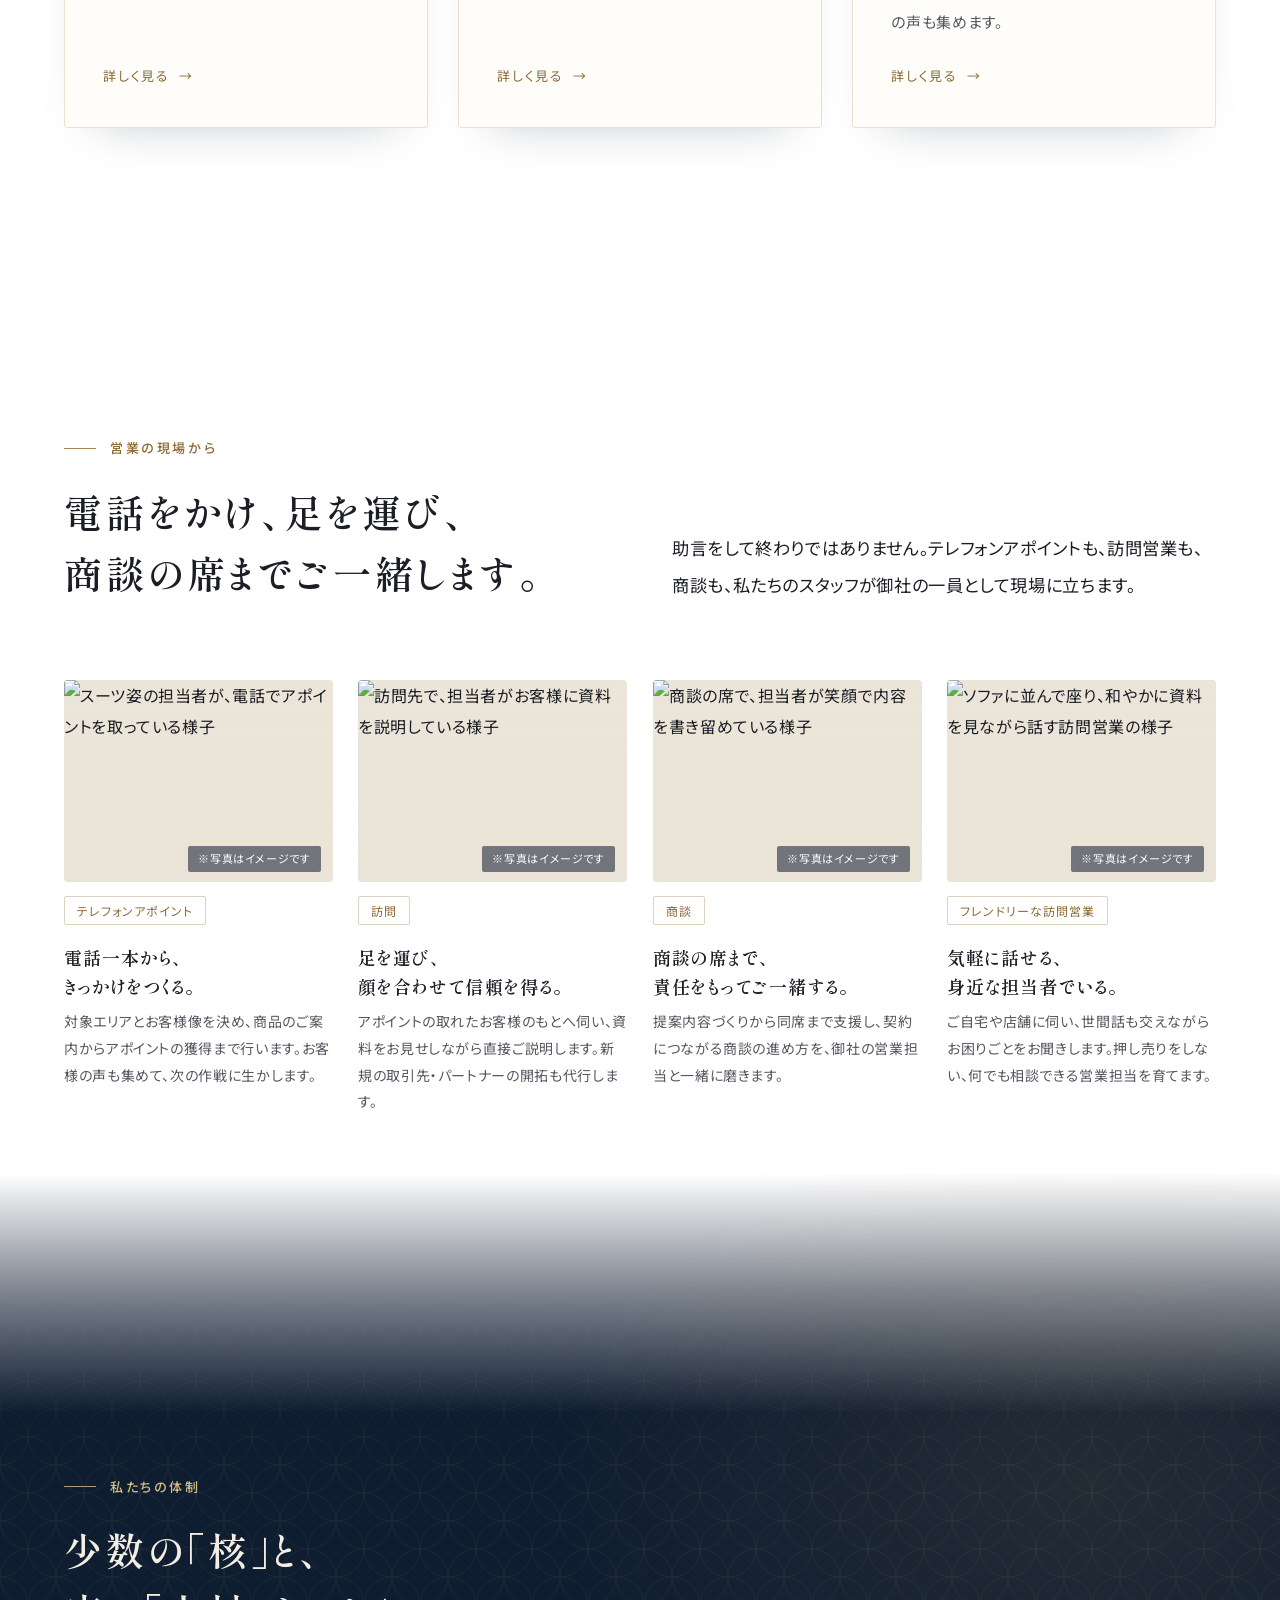
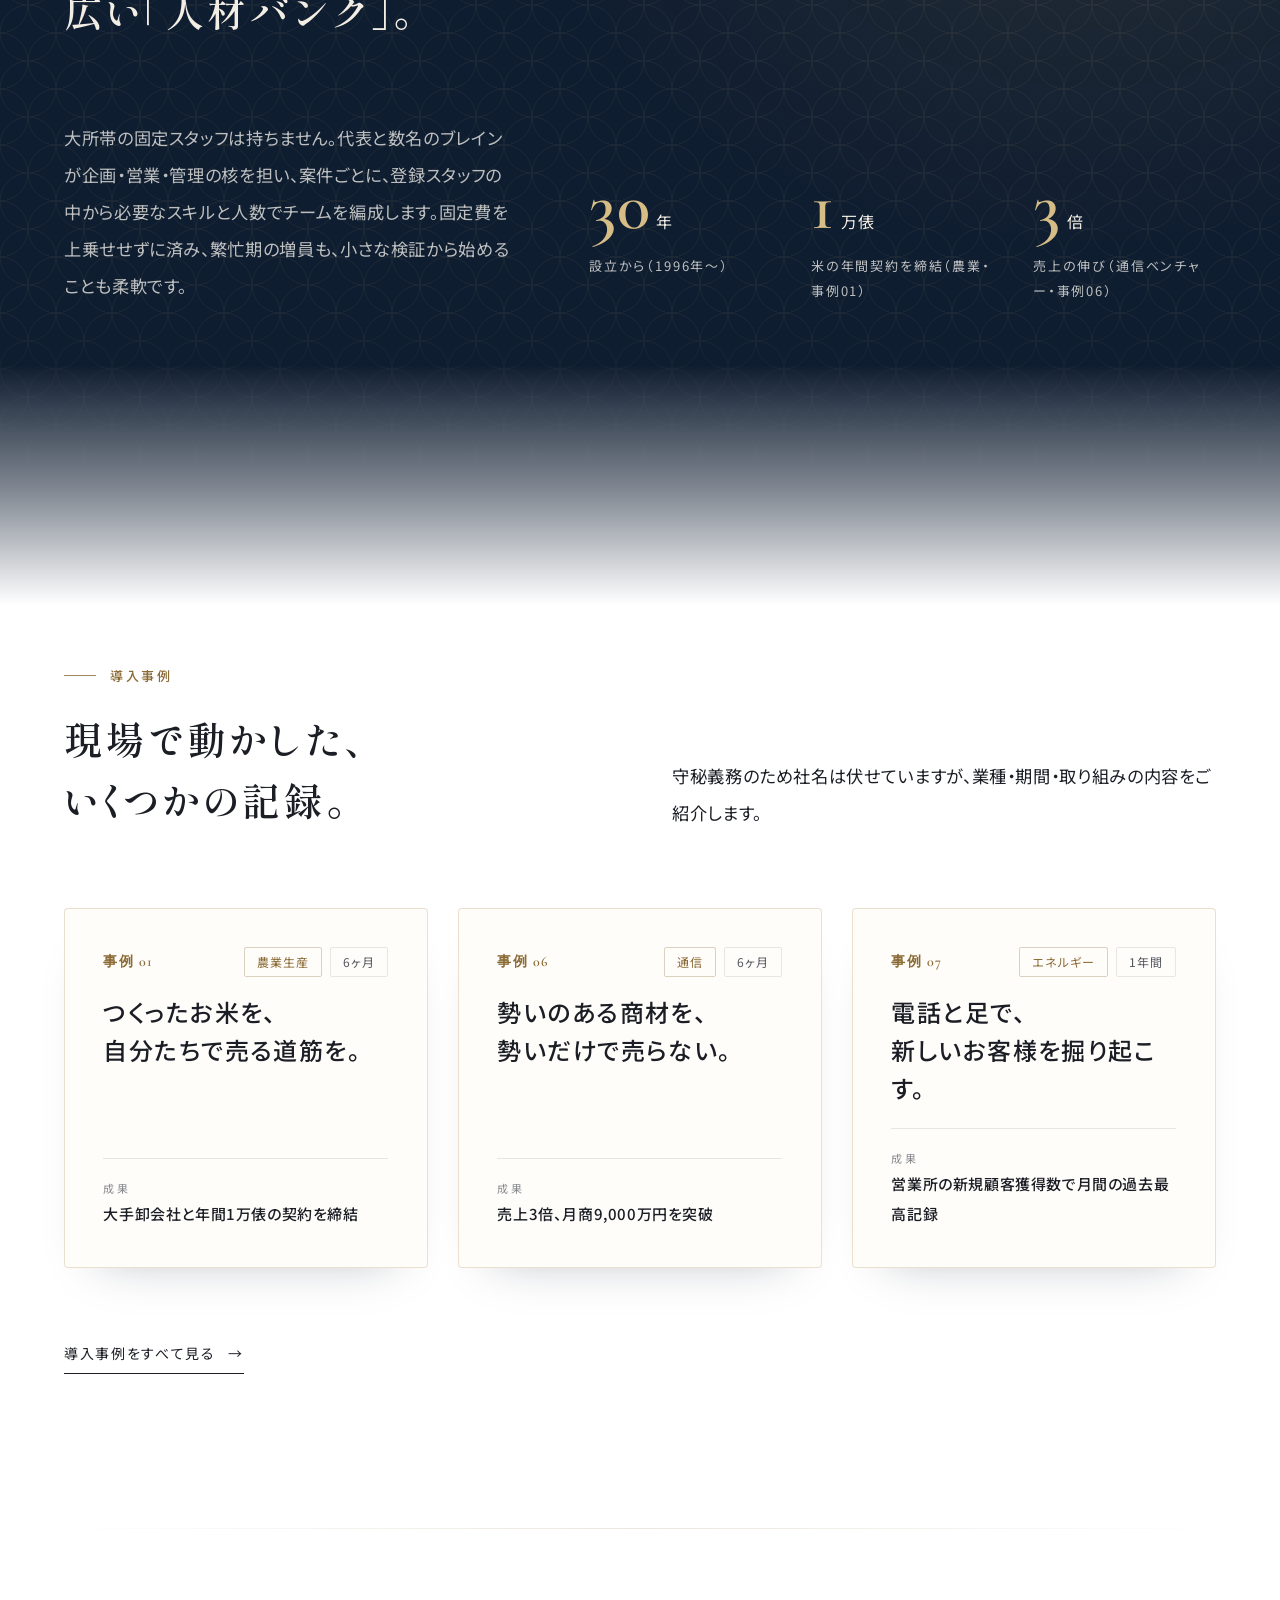
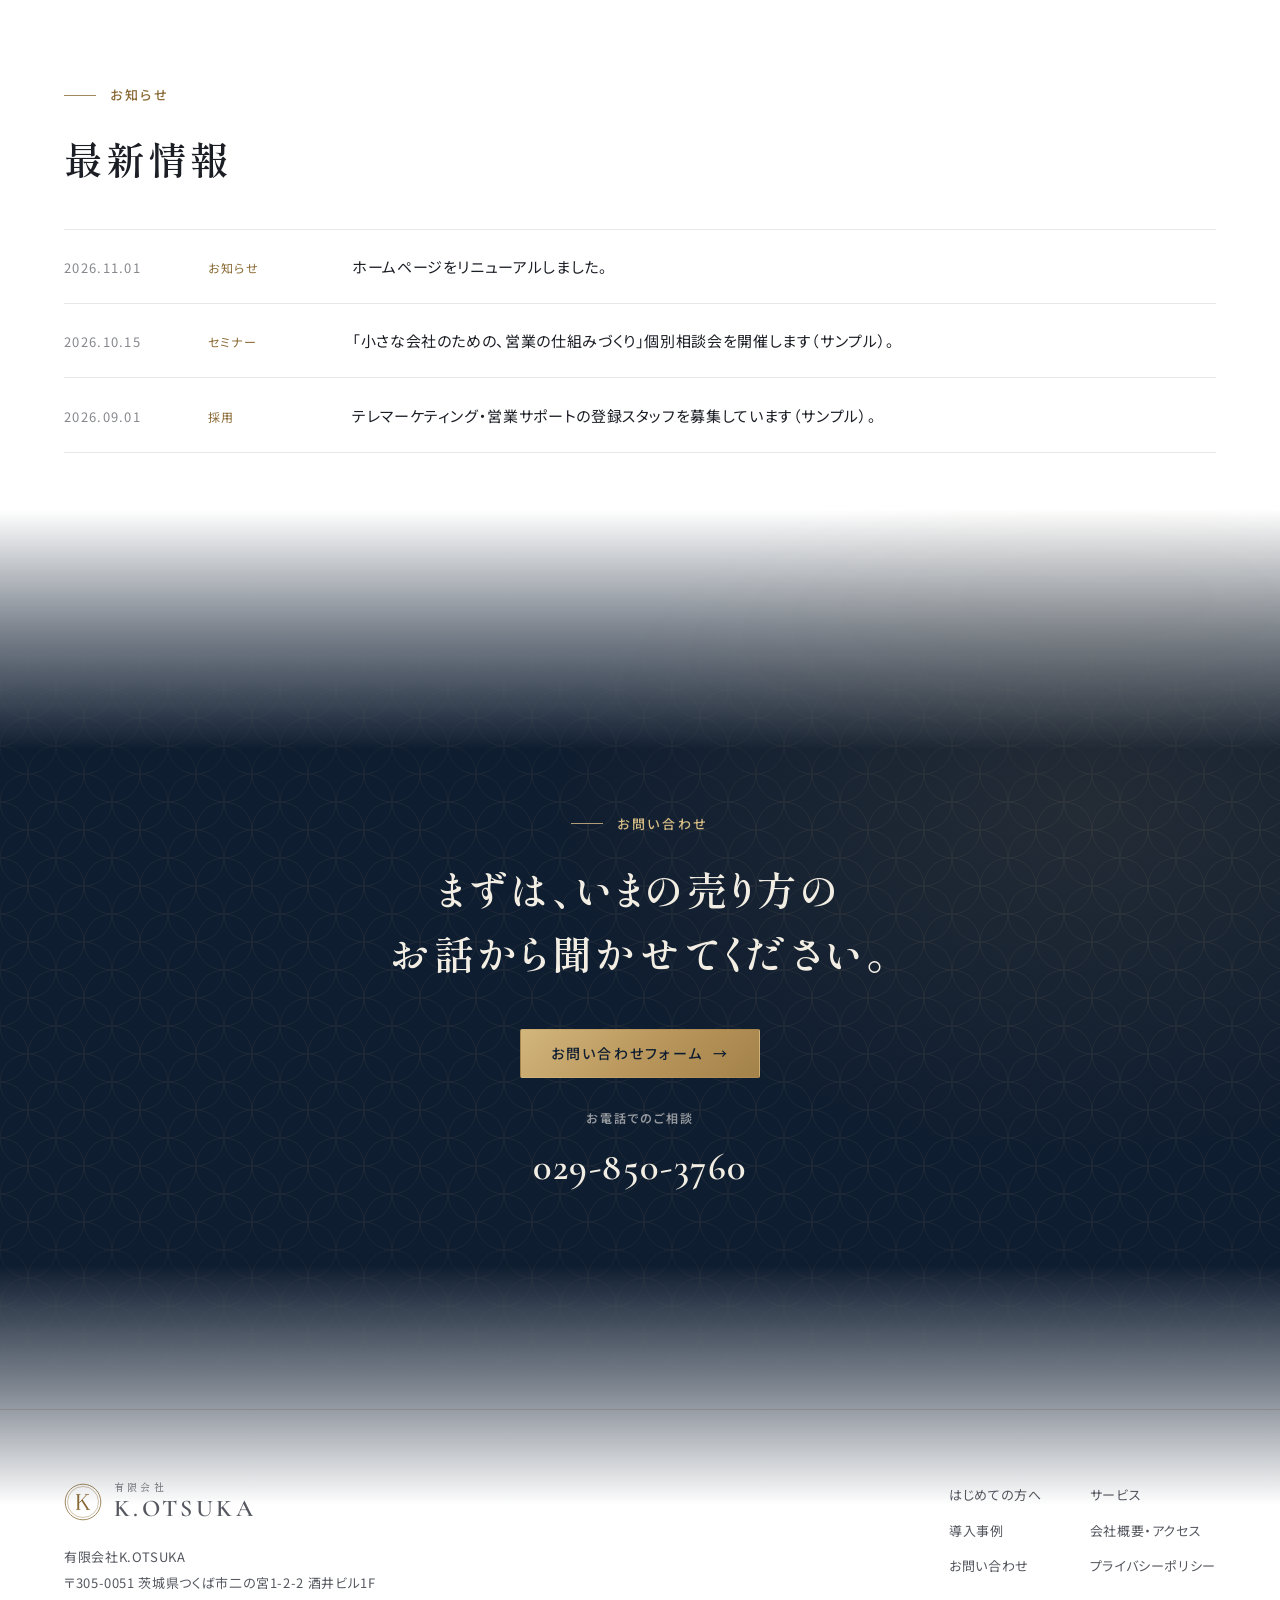
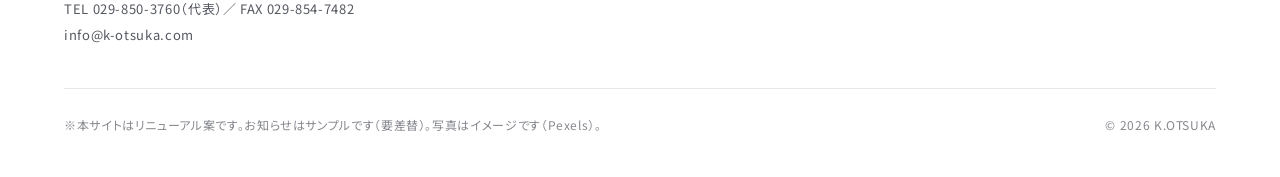
==== commit ce93fd78: "高級感版：ロゴ（10書体の比較ページ）・濃紺×金の配色・七宝柄の背景 - logo.html を追加（シンボル共通、社名を10書体で比較）。サイトは案01 Cormorant Garamond を採用" ====
--- a/index.html
+++ b/index.html
@@ -17,7 +17,7 @@
 <link rel="icon" href="favicon.svg" type="image/svg+xml">
 <link rel="preconnect" href="https://fonts.googleapis.com">
 <link rel="preconnect" href="https://fonts.gstatic.com" crossorigin>
-<link href="https://fonts.googleapis.com/css2?family=Zen+Maru+Gothic:wght@500;700&family=Noto+Sans+JP:wght@400;500;700&display=swap" rel="stylesheet">
+<link href="https://fonts.googleapis.com/css2?family=Cormorant+Garamond:wght@500;600&family=Shippori+Mincho:wght@500;600;700&family=Noto+Sans+JP:wght@400;500;700&display=swap" rel="stylesheet">
 <link rel="stylesheet" href="assets/style.css">
 <!-- 実データ（2026-11-27 許可済み）。canonical/url は本番ドメイン https://www.k-otsuka.com/ 公開時に差替 -->
 <script type="application/ld+json">
@@ -38,7 +38,7 @@
 </div>
 
 <header class="header">
-  <a class="logo" href="index.html" aria-label="K.OTSUKA トップページ"><small>有限会社</small>K.OTSUKA</a>
+  <a class="logo" href="index.html" aria-label="K.OTSUKA トップページ"><svg class="logo-mark" viewBox="0 0 48 48" aria-hidden="true"><circle cx="24" cy="24" r="22.5" fill="none" stroke="currentColor" stroke-width="1"/><circle cx="24" cy="24" r="19.6" fill="none" stroke="currentColor" stroke-width=".5"/><g fill="none" stroke="currentColor"><path d="M18 14.5V33.5" stroke-width="2.4"/><path d="M19.2 25.2L29 14.5" stroke-width="1.1"/><path d="M22.6 21.6L30.4 33.5" stroke-width="2.2"/><path d="M15.4 14.5H20.8M15.4 33.5H20.8M26.4 14.5H31.6M27.8 33.5H33" stroke-width=".9"/></g></svg><span class="logo-text"><small>有限会社</small><b>K.OTSUKA</b></span></a>
   <nav class="nav" aria-label="メイン">
     <a href="about.html">はじめての方へ</a>
     <a href="service.html">サービス</a>
@@ -252,7 +252,7 @@
 <footer class="footer">
   <div class="footer-inner">
     <div class="footer-brand">
-      <a class="logo" href="index.html"><small>有限会社</small>K.OTSUKA</a>
+      <a class="logo" href="index.html"><svg class="logo-mark" viewBox="0 0 48 48" aria-hidden="true"><circle cx="24" cy="24" r="22.5" fill="none" stroke="currentColor" stroke-width="1"/><circle cx="24" cy="24" r="19.6" fill="none" stroke="currentColor" stroke-width=".5"/><g fill="none" stroke="currentColor"><path d="M18 14.5V33.5" stroke-width="2.4"/><path d="M19.2 25.2L29 14.5" stroke-width="1.1"/><path d="M22.6 21.6L30.4 33.5" stroke-width="2.2"/><path d="M15.4 14.5H20.8M15.4 33.5H20.8M26.4 14.5H31.6M27.8 33.5H33" stroke-width=".9"/></g></svg><span class="logo-text"><small>有限会社</small><b>K.OTSUKA</b></span></a>
       <p>有限会社K.OTSUKA<br>〒305-0051 茨城県つくば市二の宮1-2-2 酒井ビル1F<br>TEL 029-850-3760（代表）／ FAX 029-854-7482<br>info@k-otsuka.com</p>
     </div>
     <nav class="footer-nav" aria-label="フッター">
--- a/assets/style.css
+++ b/assets/style.css
@@ -1,35 +1,38 @@
 /* =========================================================
-   有限会社K.OTSUKA — 共通スタイル（日本語・明朝見出し）
+   有限会社K.OTSUKA — 共通スタイル（高級感版：濃紺×金・明朝見出し）
    ブランドの動詞: 「動かす」 → キー演出: KVで上昇線が描かれ、
    01企画 → 02実践 → 03検証 の節点が順に灯る（ページで1箇所のみ）
    ========================================================= */
 
-/* 0. トークン — 無彩色 + 藍1色 */
+/* 0. トークン — 生成り＋濃紺＋金 */
 :root{
-  --font-display:"Zen Maru Gothic","Hiragino Maru Gothic ProN","Hiragino Sans",sans-serif;
+  --font-display:"Shippori Mincho","Hiragino Mincho ProN","Yu Mincho",serif;
+  --font-latin:"Cormorant Garamond","Times New Roman",serif;   /* ロゴ書体（logo.html の案01） */
   --font-body:"Noto Sans JP","Hiragino Sans","Yu Gothic",sans-serif;
-  --ink:#17181c;
-  --ink-2:#55575e;
+  --ink:#1b1e25;
+  --ink-2:#555860;
   --ink-3:#86888e;
-  --paper:#f7f7f4;
-  --paper-2:#efefea;
-  --dark:#244239;
-  --dark-rgb:36,66,57;
-  --on-dark:#f4f2ec;
-  --accent:#2b7a68;
-  --accent-rgb:43,122,104;
-  --accent-light:#a8dccd;
-  --accent-2:#e07b39;      /* 親しみの差し色：主要ボタンのみ */
-  --accent-2-dark:#c4652a;   /* 濃色セクション上のアクセント */
-  --line:rgba(23,24,28,.09);
-  --card:rgba(255,255,255,.55);
+  --paper:#f6f2ea;
+  --paper-2:#ece6da;
+  --dark:#0f1d30;
+  --dark-rgb:15,29,48;
+  --on-dark:#f3eee3;
+  --accent:#8a6a35;        /* 文字用の深い金 */
+  --accent-rgb:138,106,53;
+  --accent-light:#d6bd86;  /* 濃紺の上の金 */
+  --gold:#b8955a;
+  --gold-rgb:184,149,90;
+  --accent-2:#13233a;      /* 主要ボタン：濃紺 */
+  --accent-2-dark:#0a1524;
+  --line:rgba(27,30,37,.1);
+  --card:rgba(255,253,248,.7);
   --ease:cubic-bezier(.22,1,.36,1);
   --dur:1100ms;
   --stagger:80ms;
-  --radius:14px;
+  --radius:4px;
   --max:1200px;
   --gutter:clamp(20px,5vw,72px);
-  --header-h:72px;
+  --header-h:76px;
 }
 
 *{box-sizing:border-box;margin:0;padding:0}
@@ -473,4 +476,102 @@
 
 .checks{display:grid;gap:12px;margin-top:28px}
 .checks li{display:flex;gap:12px;align-items:baseline;font-weight:500;letter-spacing:.04em}
-.checks li::before{content:"";flex:none;width:18px;height:18px;border-radius:50%;background:rgba(var(--accent-rgb),.12) url("data:image/svg+xml,%3Csvg xmlns='http://www.w3.org/2000/svg' viewBox='0 0 18 18'%3E%3Cpath d='M5 9.5l2.5 2.5L13 6.5' fill='none' stroke='%232b7a68' stroke-width='1.8' stroke-linecap='round' stroke-linejoin='round'/%3E%3C/svg%3E") center/18px no-repeat;transform:translateY(3px)}
+.checks li::before{content:"";flex:none;width:18px;height:18px;border-radius:50%;background:rgba(var(--accent-rgb),.12) url("data:image/svg+xml,%3Csvg xmlns='http://www.w3.org/2000/svg' viewBox='0 0 18 18'%3E%3Cpath d='M5 9.5l2.5 2.5L13 6.5' fill='none' stroke='%238a6a35' stroke-width='1.8' stroke-linecap='round' stroke-linejoin='round'/%3E%3C/svg%3E") center/18px no-repeat;transform:translateY(3px)}
+
+
+/* =========================================================
+   高級感版 — 濃紺×金、明朝見出し、七宝柄の地紋
+   （上の各ルールを上書き。地紋は背景1枚の上に薄く重ねる）
+   ========================================================= */
+/* 背景：生成りの連続背景＋金の七宝柄（中央は薄く、上下に向かって少し見える） */
+.bg-canvas{background:
+    radial-gradient(120% 70% at 50% -10%, #fbf8f1 0%, rgba(251,248,241,0) 62%),
+    radial-gradient(90% 60% at 110% 40%, #efe6d3 0%, rgba(239,230,211,0) 58%),
+    radial-gradient(80% 60% at -10% 78%, #f1ebdf 0%, rgba(241,235,223,0) 60%),
+    linear-gradient(180deg, #f7f3eb 0%, #f1ece2 48%, #f5f1e9 100%)}
+.bg-canvas::after{content:"";position:absolute;inset:0;opacity:.09;background-image:url("data:image/svg+xml,%3Csvg xmlns='http://www.w3.org/2000/svg' width='56' height='56' viewBox='0 0 56 56'%3E%3Cg fill='none' stroke='%238a6a35' stroke-width='.7'%3E%3Ccircle cx='0' cy='0' r='28'/%3E%3Ccircle cx='56' cy='0' r='28'/%3E%3Ccircle cx='0' cy='56' r='28'/%3E%3Ccircle cx='56' cy='56' r='28'/%3E%3Ccircle cx='28' cy='28' r='28'/%3E%3C/g%3E%3C/svg%3E");background-size:56px 56px;
+  -webkit-mask-image:radial-gradient(120% 90% at 50% 50%, rgba(0,0,0,.35) 0%, #000 100%);mask-image:radial-gradient(120% 90% at 50% 50%, rgba(0,0,0,.35) 0%, #000 100%)}
+
+/* 濃紺のセクション・KV・下層ヒーローの地紋 */
+.section-dark::after,.kv::after,.page-hero::after{content:"";position:absolute;inset:0;z-index:-1;pointer-events:none;
+  background-image:url("data:image/svg+xml,%3Csvg xmlns='http://www.w3.org/2000/svg' width='56' height='56' viewBox='0 0 56 56'%3E%3Cg fill='none' stroke='%23d6bd86' stroke-width='.7'%3E%3Ccircle cx='0' cy='0' r='28'/%3E%3Ccircle cx='56' cy='0' r='28'/%3E%3Ccircle cx='0' cy='56' r='28'/%3E%3Ccircle cx='56' cy='56' r='28'/%3E%3Ccircle cx='28' cy='28' r='28'/%3E%3C/g%3E%3C/svg%3E");background-size:56px 56px;opacity:.1;
+  -webkit-mask-image:linear-gradient(180deg,transparent 0,#000 200px,#000 calc(100% - 200px),transparent 100%);
+  mask-image:linear-gradient(180deg,transparent 0,#000 200px,#000 calc(100% - 200px),transparent 100%)}
+.section-dark::before{background:
+    radial-gradient(60% 50% at 85% 30%, rgba(var(--gold-rgb),.12), transparent 70%),
+    linear-gradient(180deg, rgba(var(--dark-rgb),0) 0%, rgba(var(--dark-rgb),.55) 120px, var(--dark) 240px,
+      var(--dark) calc(100% - 240px), rgba(var(--dark-rgb),.55) calc(100% - 120px), rgba(var(--dark-rgb),0) 100%)}
+
+/* KV と下層ヒーローを濃紺に（下端だけ 180px かけて生成りへ溶かす） */
+.kv,.page-hero{color:var(--on-dark);isolation:isolate;overflow:visible;overflow-x:clip}
+.kv::before,.page-hero::before{content:"";position:absolute;inset:0 0 -96px;z-index:-2;pointer-events:none;background:
+    radial-gradient(55% 60% at 88% 18%, rgba(var(--gold-rgb),.16), transparent 70%),
+    radial-gradient(50% 50% at 0% 100%, rgba(40,64,98,.5), transparent 70%),
+    linear-gradient(180deg, var(--dark) 0%, var(--dark) calc(100% - 180px), rgba(var(--dark-rgb),.6) calc(100% - 90px), rgba(var(--dark-rgb),0) 100%)}
+.kv::after,.page-hero::after{-webkit-mask-image:linear-gradient(180deg,#000 0,#000 60%,transparent 100%);mask-image:linear-gradient(180deg,#000 0,#000 60%,transparent 100%)}
+.kv .kicker,.page-hero .kicker,.section-dark .kicker{color:var(--accent-light)}
+.kv .h-display,.page-hero .h-display{color:var(--on-dark)}
+.kv .h-display em,.page-hero .h-display em{color:var(--accent-light)}
+.kv .kv-lead,.page-hero .lead,.page-hero p{color:rgba(243,238,227,.8)}
+.kv .kv-points li{background:transparent;border:1px solid rgba(var(--gold-rgb),.5);color:var(--accent-light);border-radius:2px}
+.kv .btn,.page-hero .btn,.section-dark .btn{border-color:rgba(243,238,227,.45);color:var(--on-dark)}
+.kv .btn:hover,.page-hero .btn:hover,.section-dark .btn:hover{background:var(--on-dark);color:var(--dark);border-color:var(--on-dark)}
+.kv .btn--accent,.page-hero .btn--accent,.section-dark .btn--accent{
+  background:linear-gradient(135deg,#d2b67c 0%,#b8955a 55%,#a3824a 100%);border-color:transparent;color:var(--dark);font-weight:500}
+.kv .btn--accent:hover,.page-hero .btn--accent:hover,.section-dark .btn--accent:hover{background:var(--on-dark);color:var(--dark);border-color:var(--on-dark)}
+.page-hero .subnav a{background:transparent;border-color:rgba(243,238,227,.25);color:var(--on-dark)}
+.page-hero .subnav a:hover{background:var(--on-dark);color:var(--dark)}
+.page-hero .motion pattern circle,.kv .motion pattern circle{fill:rgba(214,189,134,.2)}
+.page-hero .trail-base{stroke:rgba(var(--gold-rgb),.2)}
+.page-hero .trail,.page-hero .node .dot{stroke:var(--gold)}
+.page-hero .node .dot{fill:var(--gold)}
+.page-hero .node-label span{color:rgba(243,238,227,.7)}
+/* 写真：角を締め、金の細い額縁を外側に */
+.photo{border-radius:var(--radius)}
+.kv .photo,.page-hero .photo{outline:1px solid rgba(var(--gold-rgb),.55);outline-offset:10px;box-shadow:0 40px 80px -40px rgba(0,0,0,.6)}
+.photo figcaption{border-radius:2px;background:rgba(15,29,48,.55)}
+.card .photo{border-radius:2px}
+
+/* ヘッダー：濃紺の半透明＋金の細線 */
+.header{background:rgba(15,29,48,.86);color:var(--on-dark);box-shadow:inset 0 -1px 0 rgba(var(--gold-rgb),.35)}
+.nav a[aria-current="page"]{color:var(--accent-light)}
+.header .btn{border-color:rgba(var(--gold-rgb),.7);color:var(--accent-light)}
+.header .btn:hover{background:var(--gold);border-color:var(--gold);color:var(--dark)}
+.menu-btn span{background:var(--on-dark)}
+
+/* ロゴ：シンボル＋社名 */
+.logo{gap:12px;align-items:center;font-weight:400}
+.logo-mark{width:38px;height:38px;flex:none;color:var(--gold)}
+.logo-text{display:grid;line-height:1}
+.logo small{font-family:var(--font-display);font-weight:500;font-size:10px;letter-spacing:.32em;color:inherit;opacity:.8;margin-bottom:5px}
+.logo b{font-family:var(--font-latin);font-weight:600;font-size:24px;letter-spacing:.14em}
+.footer .logo-mark{color:var(--accent)}
+@media (max-width:479px){.logo b{font-size:21px}.logo-mark{width:34px;height:34px}}
+
+/* 見出し・ラベル */
+.h-display{font-weight:600;letter-spacing:.08em}
+.h2{font-weight:600;letter-spacing:.1em}
+.scene h3{font-weight:600}
+.kicker{letter-spacing:.2em}
+.kicker::before{width:32px;height:1px;border-radius:0;background:currentColor;opacity:.8}
+.section-dark .kicker::before{background:var(--accent-light)}
+.stat .num,.steps li::before,.card .num,.timeline b,.menu-list .price,.cta .tel,.contact-box .tel{font-family:var(--font-latin);font-weight:600}
+.stat .num{color:var(--accent-light)}
+#loading{background:var(--dark)}
+#loading .word{font-family:var(--font-latin);font-weight:500;color:var(--accent-light);letter-spacing:.24em}
+#loading .bar{background:var(--gold)}
+
+/* カード・ボタン・タグを角の立った上品な形に */
+.btn{border-radius:2px;letter-spacing:.16em}
+.btn:hover{background:var(--dark);border-color:var(--dark);color:var(--on-dark)}
+.btn--accent{background:var(--accent-2);border-color:var(--accent-2);color:var(--on-dark)}
+.btn--accent:hover{background:var(--accent);border-color:var(--accent);color:#fff}
+.card,.bsc > div,.contact-box{background:var(--card);border:1px solid rgba(var(--gold-rgb),.28);box-shadow:0 24px 48px -36px rgba(15,29,48,.35)}
+a.card:hover{background:#fffdf8;border-color:rgba(var(--gold-rgb),.55)}
+.tag,.subnav a,.kv-points li{border-radius:2px}
+.input{border-radius:2px}
+.req{background:var(--accent)}
+.cta-fixed .btn{border-radius:2px}
+.cta-fixed .btn--accent{background:var(--accent-2);color:var(--on-dark);border-color:var(--accent-2)}
+.checks li::before{background-color:rgba(var(--gold-rgb),.14)}
+.footer{border-top:1px solid rgba(var(--gold-rgb),.3)}
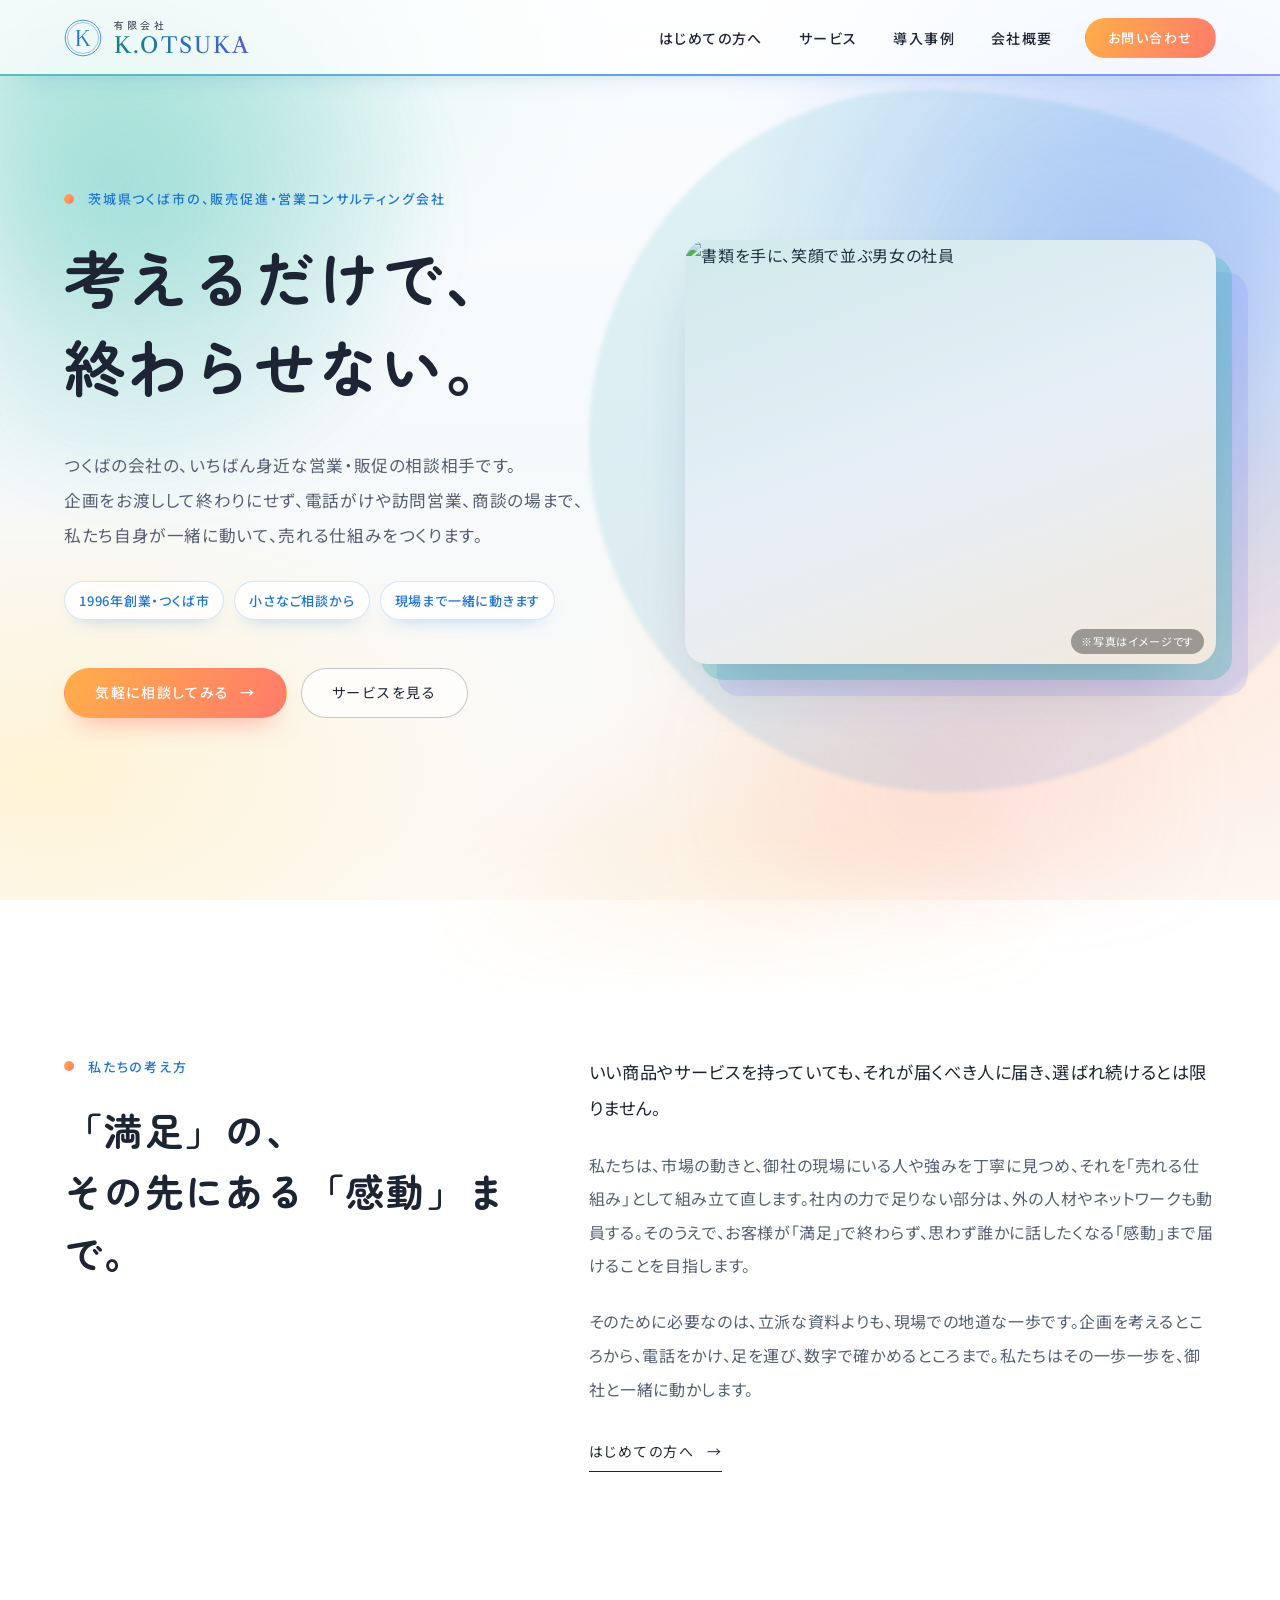
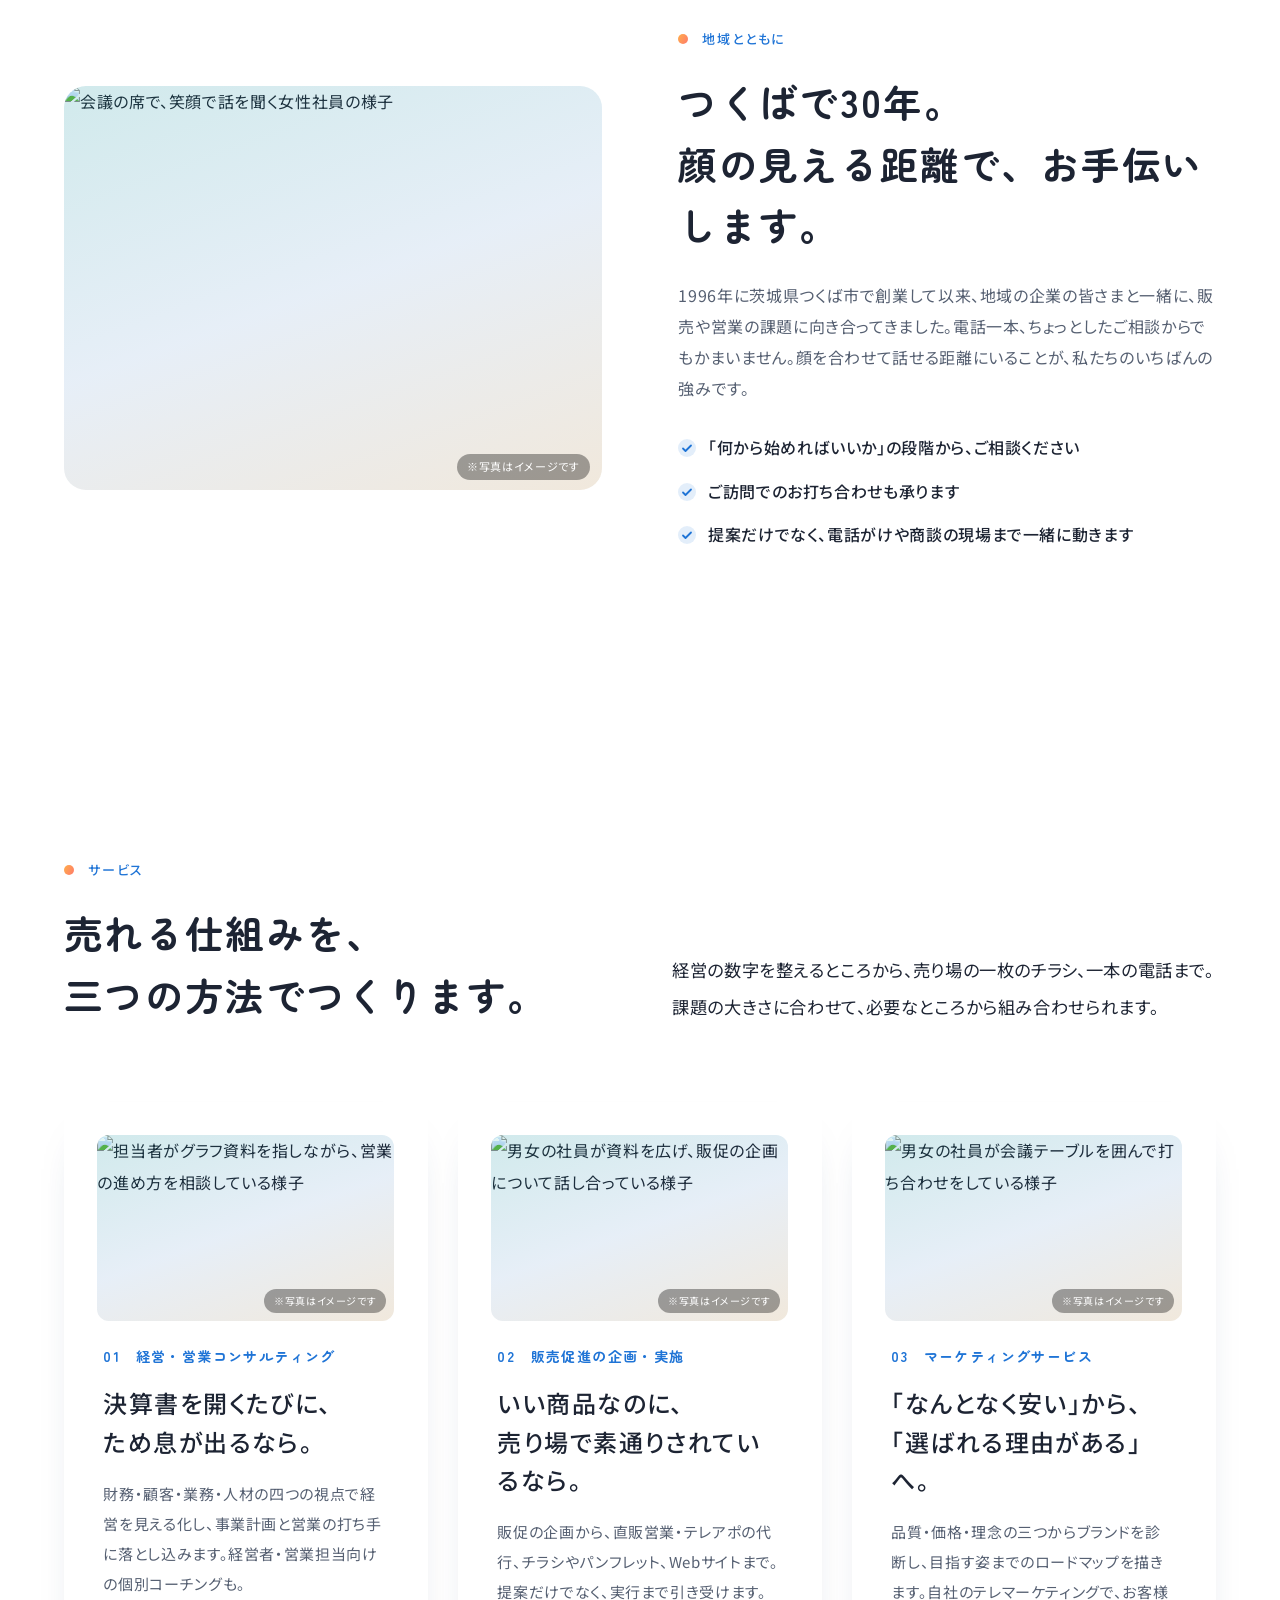
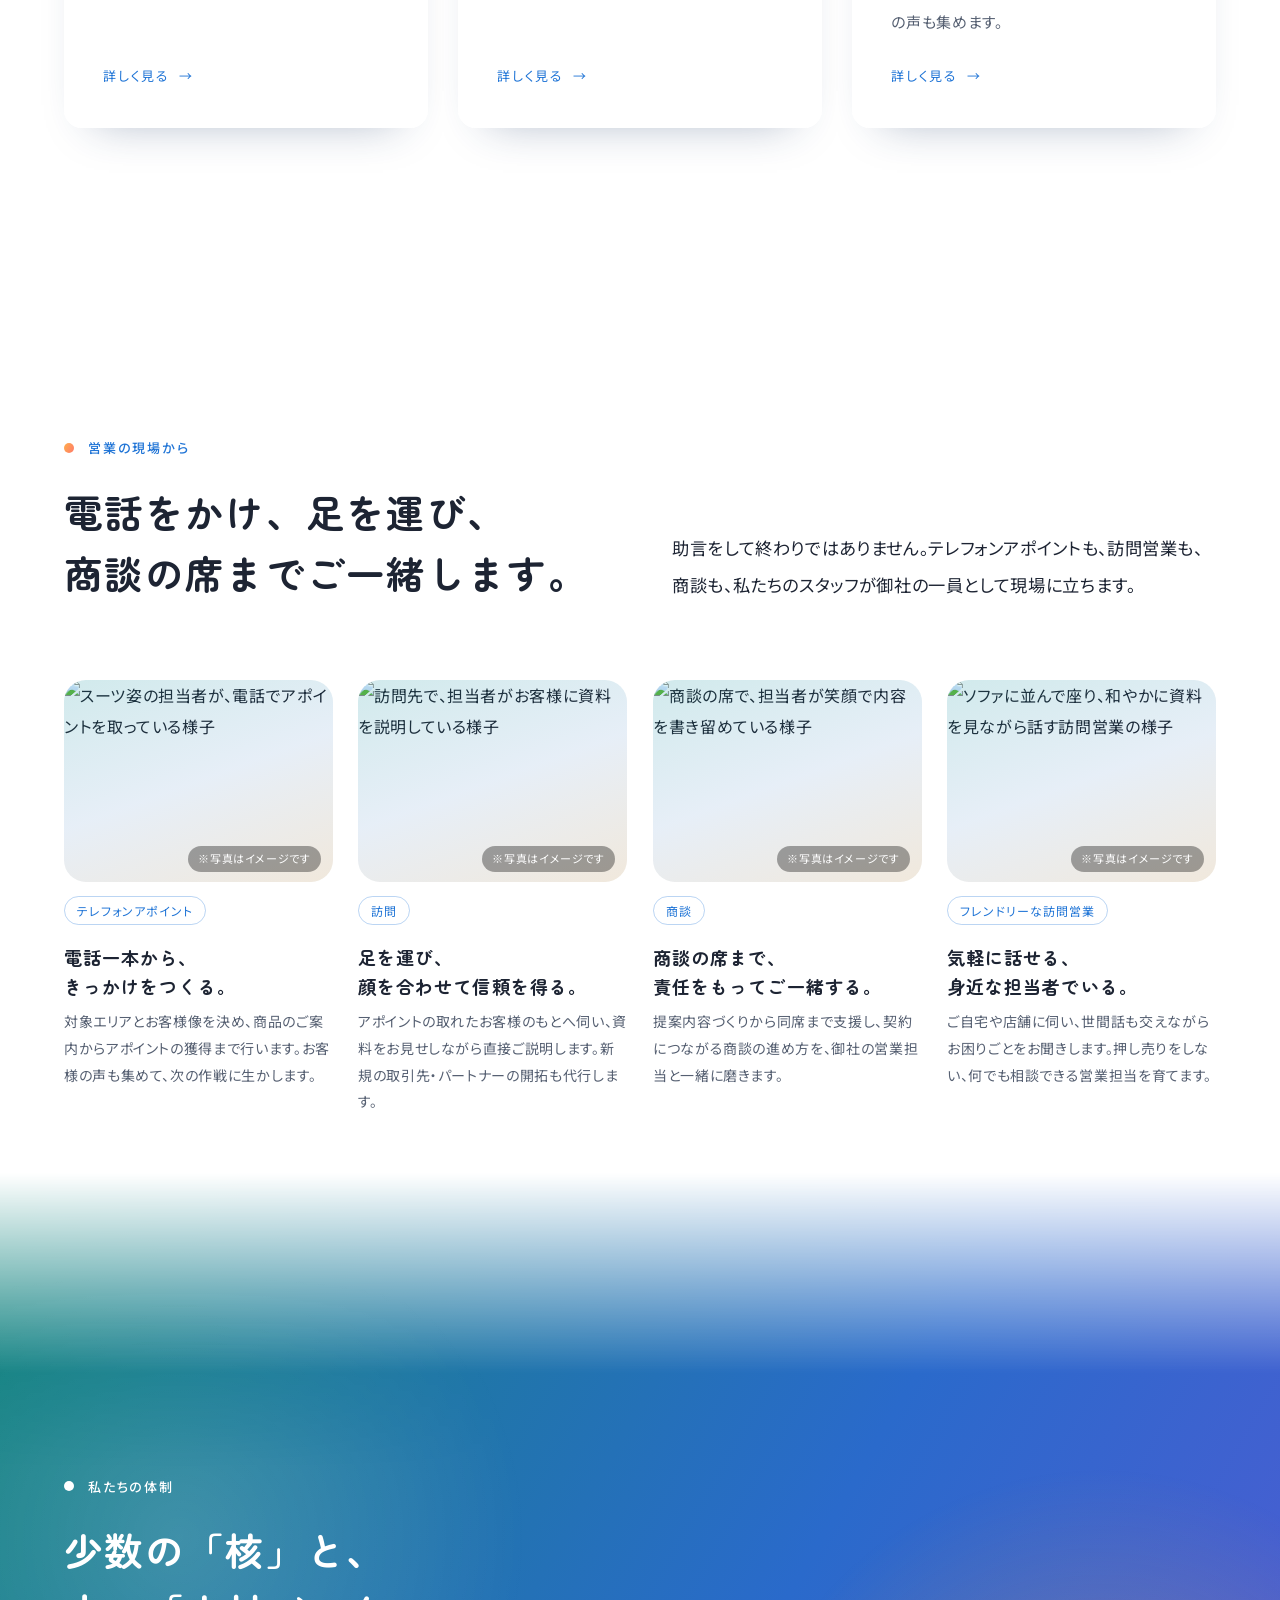
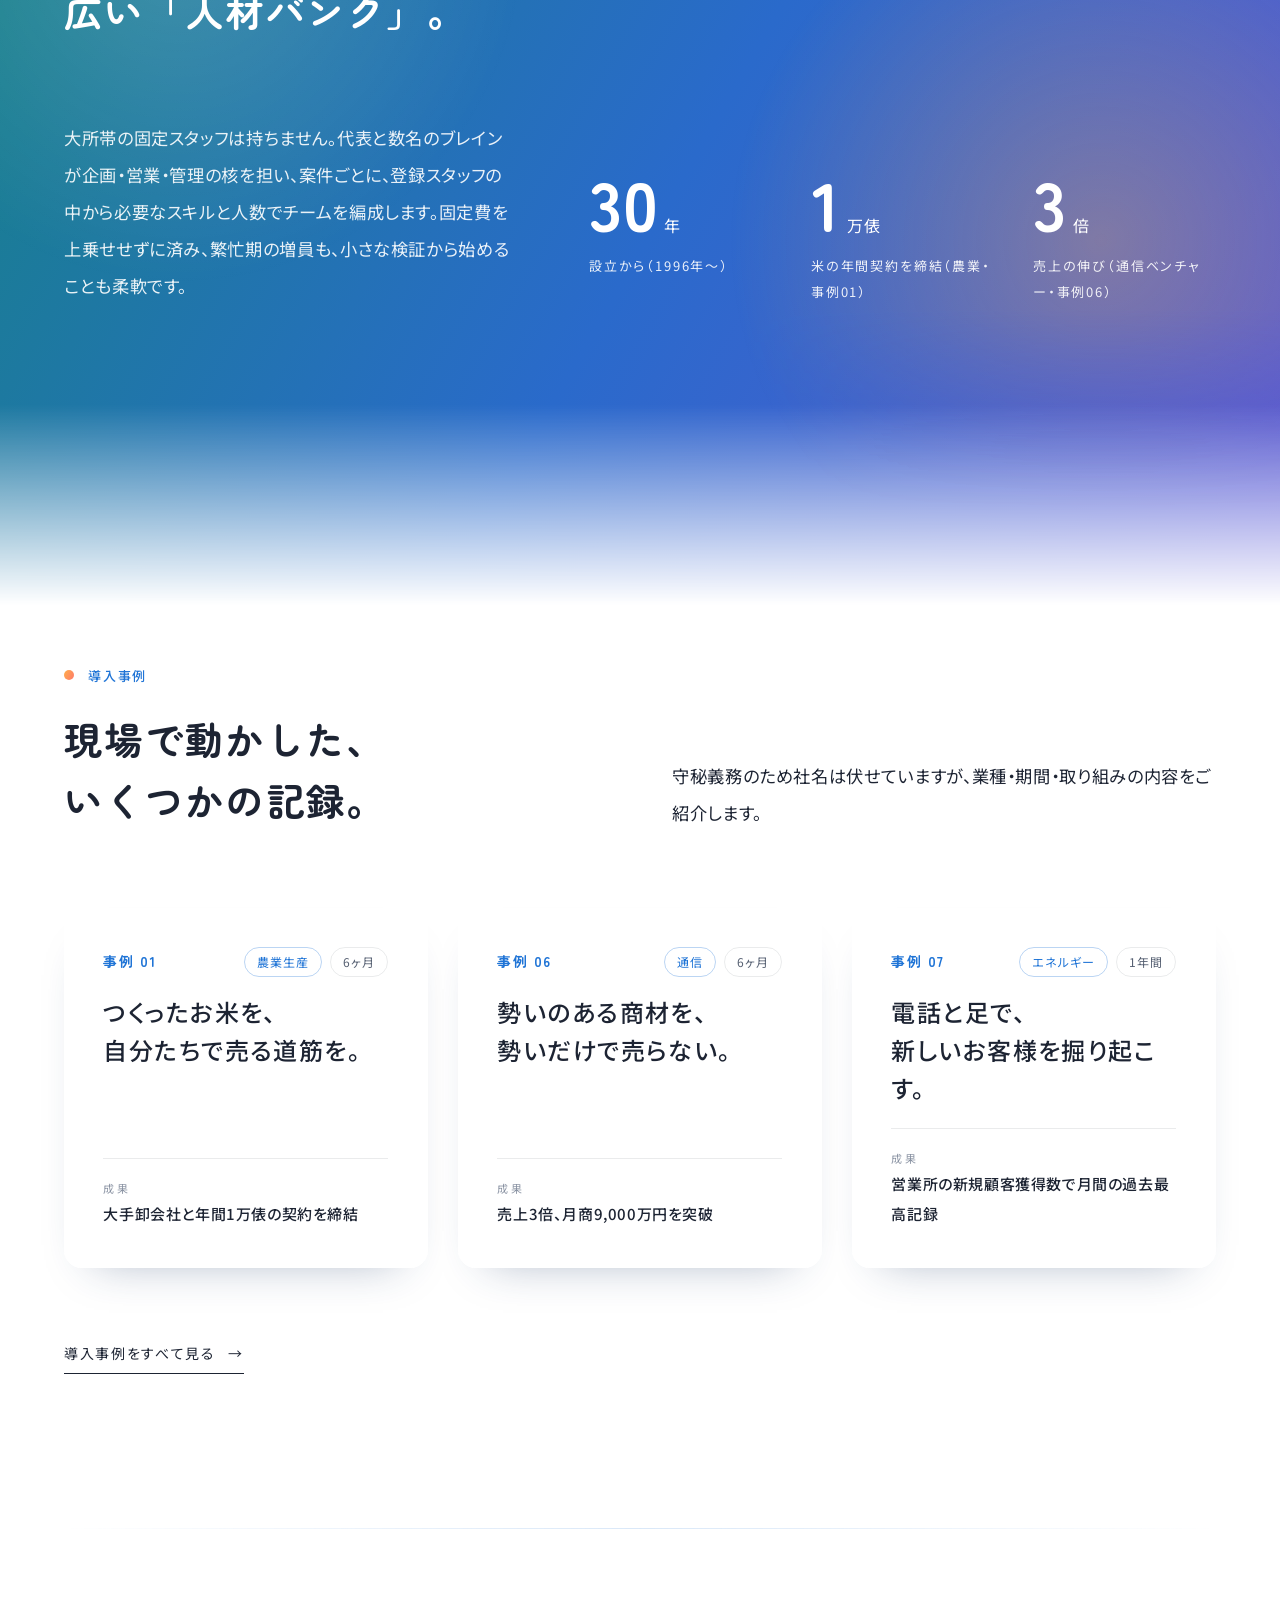
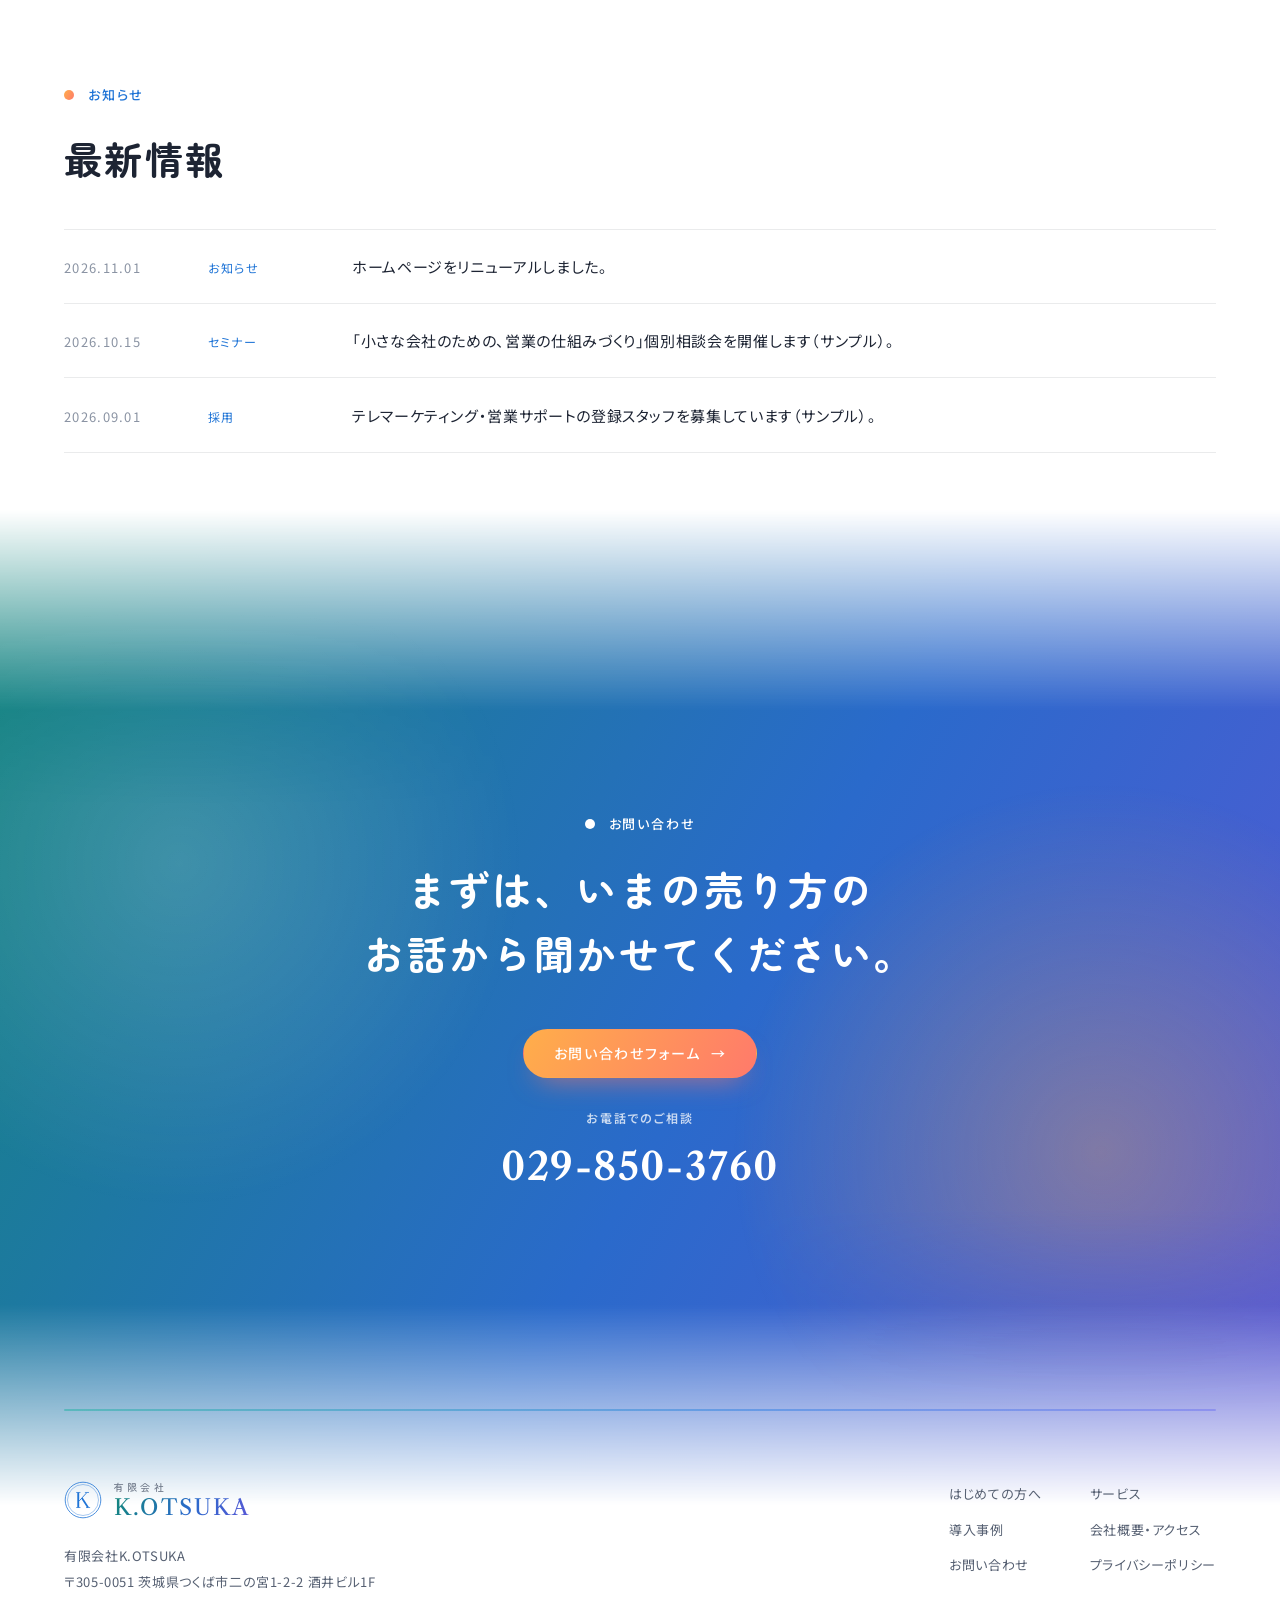
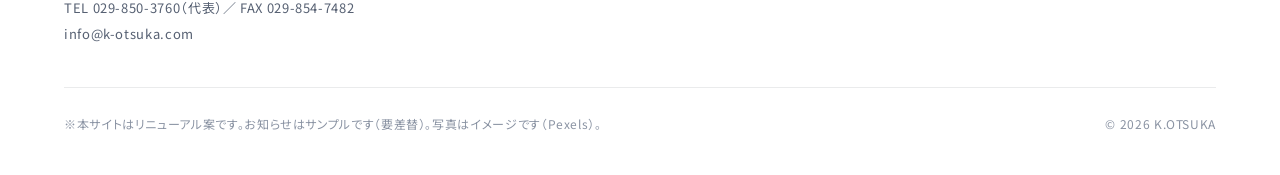
==== commit 25df30a1: "明るいカジュアル版に変更し、ロゴを案07（Libre Caslon Text）に - パステルのグラデーション背景＋ぼかした色の円を重ねる - 写真の後ろに色のレイヤーを2枚ずらして敷き、薄いグラデー" ====
--- a/index.html
+++ b/index.html
@@ -17,7 +17,7 @@
 <link rel="icon" href="favicon.svg" type="image/svg+xml">
 <link rel="preconnect" href="https://fonts.googleapis.com">
 <link rel="preconnect" href="https://fonts.gstatic.com" crossorigin>
-<link href="https://fonts.googleapis.com/css2?family=Cormorant+Garamond:wght@500;600&family=Shippori+Mincho:wght@500;600;700&family=Noto+Sans+JP:wght@400;500;700&display=swap" rel="stylesheet">
+<link href="https://fonts.googleapis.com/css2?family=Libre+Caslon+Text:wght@400;700&family=Zen+Maru+Gothic:wght@500;700&family=Noto+Sans+JP:wght@400;500;700&display=swap" rel="stylesheet">
 <link rel="stylesheet" href="assets/style.css">
 <!-- 実データ（2026-11-27 許可済み）。canonical/url は本番ドメイン https://www.k-otsuka.com/ 公開時に差替 -->
 <script type="application/ld+json">
--- a/assets/style.css
+++ b/assets/style.css
@@ -1,5 +1,5 @@
 /* =========================================================
-   有限会社K.OTSUKA — 共通スタイル（高級感版：濃紺×金・明朝見出し）
+   有限会社K.OTSUKA — 共通スタイル（明るいカジュアル版：グラデーション＋レイヤー）
    ブランドの動詞: 「動かす」 → キー演出: KVで上昇線が描かれ、
    01企画 → 02実践 → 03検証 の節点が順に灯る（ページで1箇所のみ）
    ========================================================= */
@@ -7,7 +7,7 @@
 /* 0. トークン — 生成り＋濃紺＋金 */
 :root{
   --font-display:"Shippori Mincho","Hiragino Mincho ProN","Yu Mincho",serif;
-  --font-latin:"Cormorant Garamond","Times New Roman",serif;   /* ロゴ書体（logo.html の案01） */
+  --font-latin:"Libre Caslon Text","Times New Roman",serif;   /* ロゴ書体（logo.html の案07） */
   --font-body:"Noto Sans JP","Hiragino Sans","Yu Gothic",sans-serif;
   --ink:#1b1e25;
   --ink-2:#555860;
@@ -476,7 +476,7 @@
 
 .checks{display:grid;gap:12px;margin-top:28px}
 .checks li{display:flex;gap:12px;align-items:baseline;font-weight:500;letter-spacing:.04em}
-.checks li::before{content:"";flex:none;width:18px;height:18px;border-radius:50%;background:rgba(var(--accent-rgb),.12) url("data:image/svg+xml,%3Csvg xmlns='http://www.w3.org/2000/svg' viewBox='0 0 18 18'%3E%3Cpath d='M5 9.5l2.5 2.5L13 6.5' fill='none' stroke='%238a6a35' stroke-width='1.8' stroke-linecap='round' stroke-linejoin='round'/%3E%3C/svg%3E") center/18px no-repeat;transform:translateY(3px)}
+.checks li::before{content:"";flex:none;width:18px;height:18px;border-radius:50%;background:rgba(var(--accent-rgb),.12) url("data:image/svg+xml,%3Csvg xmlns='http://www.w3.org/2000/svg' viewBox='0 0 18 18'%3E%3Cpath d='M5 9.5l2.5 2.5L13 6.5' fill='none' stroke='%231f74d6' stroke-width='1.8' stroke-linecap='round' stroke-linejoin='round'/%3E%3C/svg%3E") center/18px no-repeat;transform:translateY(3px)}
 
 
 /* =========================================================
@@ -489,7 +489,7 @@
     radial-gradient(90% 60% at 110% 40%, #efe6d3 0%, rgba(239,230,211,0) 58%),
     radial-gradient(80% 60% at -10% 78%, #f1ebdf 0%, rgba(241,235,223,0) 60%),
     linear-gradient(180deg, #f7f3eb 0%, #f1ece2 48%, #f5f1e9 100%)}
-.bg-canvas::after{content:"";position:absolute;inset:0;opacity:.09;background-image:url("data:image/svg+xml,%3Csvg xmlns='http://www.w3.org/2000/svg' width='56' height='56' viewBox='0 0 56 56'%3E%3Cg fill='none' stroke='%238a6a35' stroke-width='.7'%3E%3Ccircle cx='0' cy='0' r='28'/%3E%3Ccircle cx='56' cy='0' r='28'/%3E%3Ccircle cx='0' cy='56' r='28'/%3E%3Ccircle cx='56' cy='56' r='28'/%3E%3Ccircle cx='28' cy='28' r='28'/%3E%3C/g%3E%3C/svg%3E");background-size:56px 56px;
+.bg-canvas::after{content:"";position:absolute;inset:0;opacity:.09;background-image:url("data:image/svg+xml,%3Csvg xmlns='http://www.w3.org/2000/svg' width='56' height='56' viewBox='0 0 56 56'%3E%3Cg fill='none' stroke='%231f74d6' stroke-width='.7'%3E%3Ccircle cx='0' cy='0' r='28'/%3E%3Ccircle cx='56' cy='0' r='28'/%3E%3Ccircle cx='0' cy='56' r='28'/%3E%3Ccircle cx='56' cy='56' r='28'/%3E%3Ccircle cx='28' cy='28' r='28'/%3E%3C/g%3E%3C/svg%3E");background-size:56px 56px;
   -webkit-mask-image:radial-gradient(120% 90% at 50% 50%, rgba(0,0,0,.35) 0%, #000 100%);mask-image:radial-gradient(120% 90% at 50% 50%, rgba(0,0,0,.35) 0%, #000 100%)}
 
 /* 濃紺のセクション・KV・下層ヒーローの地紋 */
@@ -575,3 +575,131 @@
 .cta-fixed .btn--accent{background:var(--accent-2);color:var(--on-dark);border-color:var(--accent-2)}
 .checks li::before{background-color:rgba(var(--gold-rgb),.14)}
 .footer{border-top:1px solid rgba(var(--gold-rgb),.3)}
+
+
+/* =========================================================
+   明るいカジュアル版 — パステルのグラデーション、重なるレイヤー
+   （高級感版の上書き。ロゴのシンボルと社名書体はそのまま）
+   ========================================================= */
+:root{
+  --font-display:"Zen Maru Gothic","Hiragino Maru Gothic ProN","Hiragino Sans",sans-serif;
+  --ink:#1d2433;
+  --ink-2:#566072;
+  --ink-3:#8a93a3;
+  --paper:#fbfaf7;
+  --paper-2:#eef3f8;
+  --dark:#1d3a66;
+  --dark-rgb:29,58,102;
+  --on-dark:#ffffff;
+  --accent:#1f74d6;
+  --accent-rgb:31,116,214;
+  --accent-light:#fff3c4;
+  --gold:#ffb04a;
+  --gold-rgb:255,176,74;
+  --accent-2:#ff7a6b;
+  --accent-2-dark:#f0605a;
+  --line:rgba(29,36,51,.09);
+  --card:rgba(255,255,255,.8);
+  --radius:18px;
+  --grad:linear-gradient(120deg,#20b2a3 0%,#2f80e4 60%,#6f74f2 100%);
+  --grad-deep:linear-gradient(120deg,#12867b 0%,#2a6acb 55%,#5a57d6 100%);
+  --grad-warm:linear-gradient(120deg,#ffae4a 0%,#ff7a6b 100%);
+}
+
+/* 背景：パステル4色のグラデーション＋ぼかした色の円を1枚重ねる */
+.bg-canvas{filter:none;background:
+    radial-gradient(60% 45% at 8% 6%, #d9f4ef 0%, rgba(217,244,239,0) 70%),
+    radial-gradient(55% 45% at 95% 12%, #dfeaff 0%, rgba(223,234,255,0) 70%),
+    radial-gradient(60% 50% at 88% 72%, #ffe9dc 0%, rgba(255,233,220,0) 70%),
+    radial-gradient(55% 45% at 4% 86%, #fff4d6 0%, rgba(255,244,214,0) 70%),
+    linear-gradient(180deg,#fbfdff 0%,#f6f9fb 50%,#fdfaf6 100%)}
+.bg-canvas::after{opacity:1;-webkit-mask-image:none;mask-image:none;background-size:100% 100%;background-repeat:no-repeat;filter:blur(30px);
+  background-image:
+    radial-gradient(circle at 12% 24%, rgba(32,178,163,.2), rgba(32,178,163,0) 22%),
+    radial-gradient(circle at 90% 34%, rgba(111,116,242,.16), rgba(111,116,242,0) 24%),
+    radial-gradient(circle at 74% 88%, rgba(255,122,107,.15), rgba(255,122,107,0) 22%)}
+.bg-grain{opacity:.03}
+
+/* ヘッダー：白のすりガラス＋グラデーションの細線 */
+.header{background:rgba(255,255,255,.74);color:var(--ink);box-shadow:0 12px 30px -24px rgba(31,116,214,.5)}
+.header::after{content:"";position:absolute;left:0;right:0;bottom:0;height:2px;background:var(--grad);opacity:.75}
+.nav a[aria-current="page"]{color:var(--accent)}
+.header .btn{background:var(--grad-warm);border-color:transparent;color:#fff;font-weight:500}
+.header .btn:hover{background:var(--ink);border-color:var(--ink);color:#fff}
+.menu-btn span{background:var(--ink)}
+.logo-mark,.footer .logo-mark{color:var(--accent)}
+.logo b{background:var(--grad-deep);-webkit-background-clip:text;background-clip:text;color:transparent}
+
+/* KV・下層ヒーロー：明るい色の重なり（レイヤー） */
+.kv,.page-hero{color:var(--ink)}
+.kv::before,.page-hero::before{background:
+    radial-gradient(42% 55% at 86% 30%, rgba(47,128,228,.2), rgba(47,128,228,0) 70%),
+    radial-gradient(40% 50% at 8% 18%, rgba(32,178,163,.2), rgba(32,178,163,0) 70%),
+    radial-gradient(36% 40% at 58% 96%, rgba(255,176,74,.2), rgba(255,176,74,0) 70%);
+  -webkit-mask-image:linear-gradient(180deg,#000 0,#000 calc(100% - 160px),transparent 100%);mask-image:linear-gradient(180deg,#000 0,#000 calc(100% - 160px),transparent 100%)}
+.kv::after,.page-hero::after{inset:auto;right:-8%;top:10%;width:min(62%,820px);height:78%;opacity:.12;filter:blur(2px);
+  background:var(--grad);background-size:auto;border-radius:42% 58% 55% 45% / 50% 40% 60% 50%;
+  -webkit-mask-image:none;mask-image:none}
+.kv .kicker,.page-hero .kicker{color:var(--accent)}
+.kv .h-display,.page-hero .h-display{color:var(--ink)}
+.kv .h-display em,.page-hero .h-display em,.h2 em{background:var(--grad);-webkit-background-clip:text;background-clip:text;color:transparent}
+.kv .kv-lead,.page-hero .lead,.page-hero p{color:var(--ink-2)}
+.kv .kv-points li{background:rgba(255,255,255,.85);border:1px solid rgba(var(--accent-rgb),.18);color:var(--accent);border-radius:999px;box-shadow:0 8px 20px -14px rgba(31,116,214,.6)}
+.kv .btn,.page-hero .btn{border-color:rgba(29,36,51,.25);color:var(--ink);background:rgba(255,255,255,.7)}
+.kv .btn:hover,.page-hero .btn:hover{background:var(--ink);border-color:var(--ink);color:#fff}
+.kv .btn--accent,.page-hero .btn--accent,.btn--accent{background:var(--grad-warm);border-color:transparent;color:#fff;font-weight:500;box-shadow:0 14px 28px -14px rgba(255,122,107,.75)}
+.kv .btn--accent:hover,.page-hero .btn--accent:hover,.btn--accent:hover{background:var(--grad);border-color:transparent;color:#fff}
+.page-hero .subnav a{background:rgba(255,255,255,.8);border-color:var(--line);color:var(--ink)}
+.page-hero .subnav a:hover{background:var(--ink);color:#fff}
+
+/* 写真：角丸＋色のグラデーションを薄く重ね、後ろに2枚のレイヤーをずらして敷く */
+.photo{border-radius:22px}
+.photo::after{mix-blend-mode:normal;background:linear-gradient(160deg,rgba(32,178,163,.14) 0%,rgba(47,128,228,.04) 50%,rgba(255,176,74,.16) 100%)}
+.kv .photo,.page-hero .photo{outline:0;box-shadow:16px 16px 0 0 rgba(32,178,163,.28),32px 32px 0 0 rgba(111,116,242,.16),0 30px 60px -30px rgba(29,58,102,.4)}
+.photo figcaption{border-radius:999px;background:rgba(0,0,0,.35)}
+.card .photo{border-radius:12px}
+
+/* 濃色セクション → 明るいグラデーションの帯（上下はふわっと溶かす） */
+.section-dark{color:#fff}
+.section-dark::before{background:var(--grad-deep);
+  -webkit-mask-image:linear-gradient(180deg,transparent 0,#000 200px,#000 calc(100% - 200px),transparent 100%);
+  mask-image:linear-gradient(180deg,transparent 0,#000 200px,#000 calc(100% - 200px),transparent 100%)}
+.section-dark::after{opacity:1;background-size:100% 100%;background-repeat:no-repeat;background-image:
+    radial-gradient(circle at 14% 32%, rgba(255,255,255,.16), rgba(255,255,255,0) 28%),
+    radial-gradient(circle at 86% 68%, rgba(255,176,74,.32), rgba(255,176,74,0) 30%)}
+.section-dark .kicker,.section-dark .h2,.section-dark .stat .num,.cta .tel{color:#fff}
+.section-dark .kicker::before{background:#fff}
+.section-dark .h-sub,.section-dark .lead,.section-dark p{color:rgba(255,255,255,.9)}
+.section-dark .note,.cta .tel small{color:rgba(255,255,255,.75)}
+.section-dark .btn{border-color:rgba(255,255,255,.7);color:#fff;background:transparent}
+.section-dark .btn:hover{background:#fff;color:var(--accent);border-color:#fff}
+.section-dark .btn--accent{background:var(--grad-warm);border-color:transparent;color:#fff}
+.section-dark .tag--dark{border-color:rgba(255,255,255,.45);color:#fff}
+
+/* 見出し・ラベル・数字を丸ゴシックで */
+.h-display{font-weight:700;letter-spacing:.04em}
+.h2{font-weight:700;letter-spacing:.06em}
+.scene h3{font-weight:700}
+.kicker{letter-spacing:.14em}
+.kicker::before{width:10px;height:10px;border-radius:50%;background:var(--grad-warm);opacity:1}
+.stat .num,.steps li::before,.card .num,.timeline b,.menu-list .price,.contact-box .tel{font-family:var(--font-display);font-weight:700}
+.steps li::before{background:var(--grad);-webkit-background-clip:text;background-clip:text;color:transparent}
+#loading{background:#fff}
+#loading .word{font-family:var(--font-latin);font-weight:600;color:var(--accent)}
+#loading .bar{background:var(--grad)}
+
+/* カード・ボタン・タグ：丸く、白いレイヤーを浮かせる */
+.btn{border-radius:999px;letter-spacing:.12em}
+.btn:hover{background:var(--ink);border-color:var(--ink);color:#fff}
+.card,.bsc > div,.contact-box{background:var(--card);border:1px solid rgba(255,255,255,.95);box-shadow:0 22px 44px -30px rgba(29,58,102,.4)}
+a.card:hover{background:#fff;border-color:#fff}
+.tag,.subnav a,.kv-points li{border-radius:999px}
+.input{border-radius:12px}
+.cta-fixed .btn{border-radius:999px}
+.cta-fixed .btn--accent{background:var(--grad-warm);color:#fff;border-color:transparent}
+.checks li::before{background-color:rgba(var(--accent-rgb),.12)}
+.footer{border-top:0;position:relative}
+.footer::before{content:"";position:absolute;left:var(--gutter);right:var(--gutter);top:0;height:2px;border-radius:2px;background:var(--grad);opacity:.5}
+.logo b{font-weight:400;font-size:22px;letter-spacing:.1em}
+@media (max-width:479px){.logo b{font-size:19px}}
+#loading .word{font-weight:400}
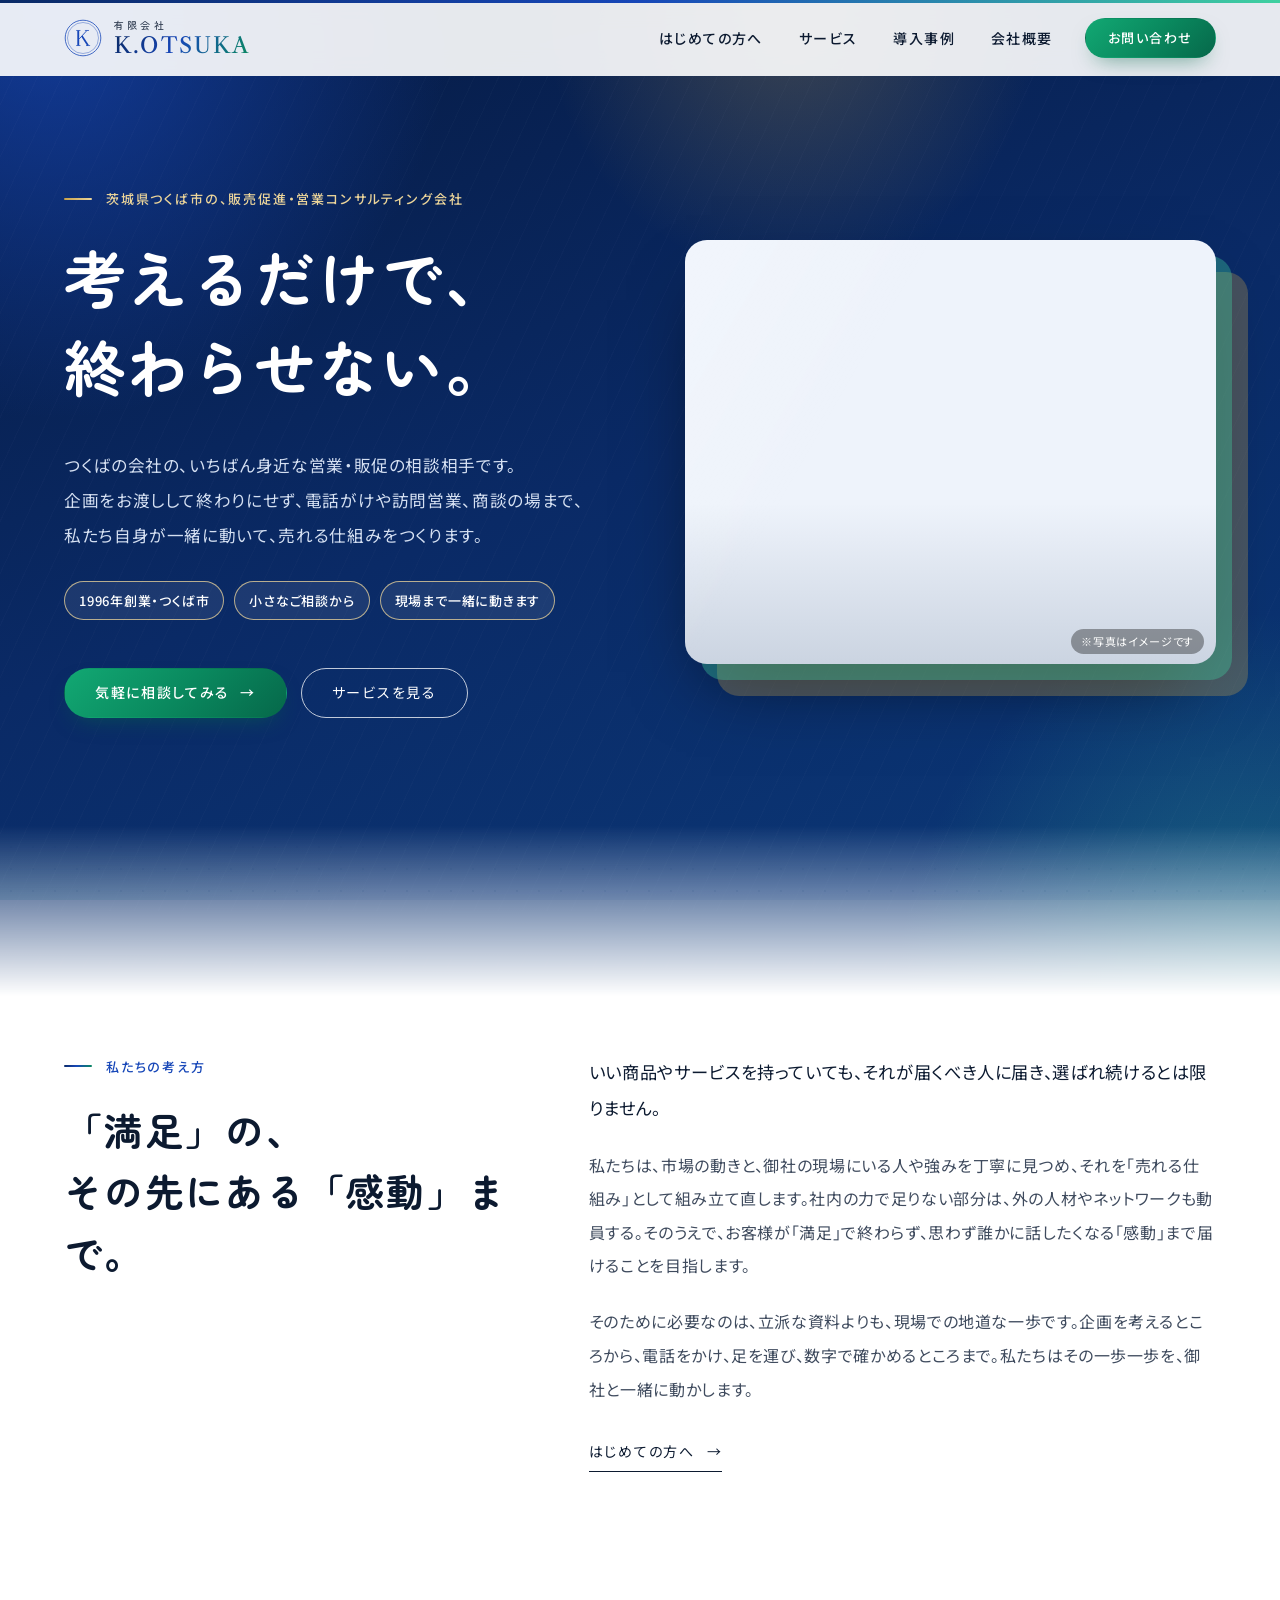
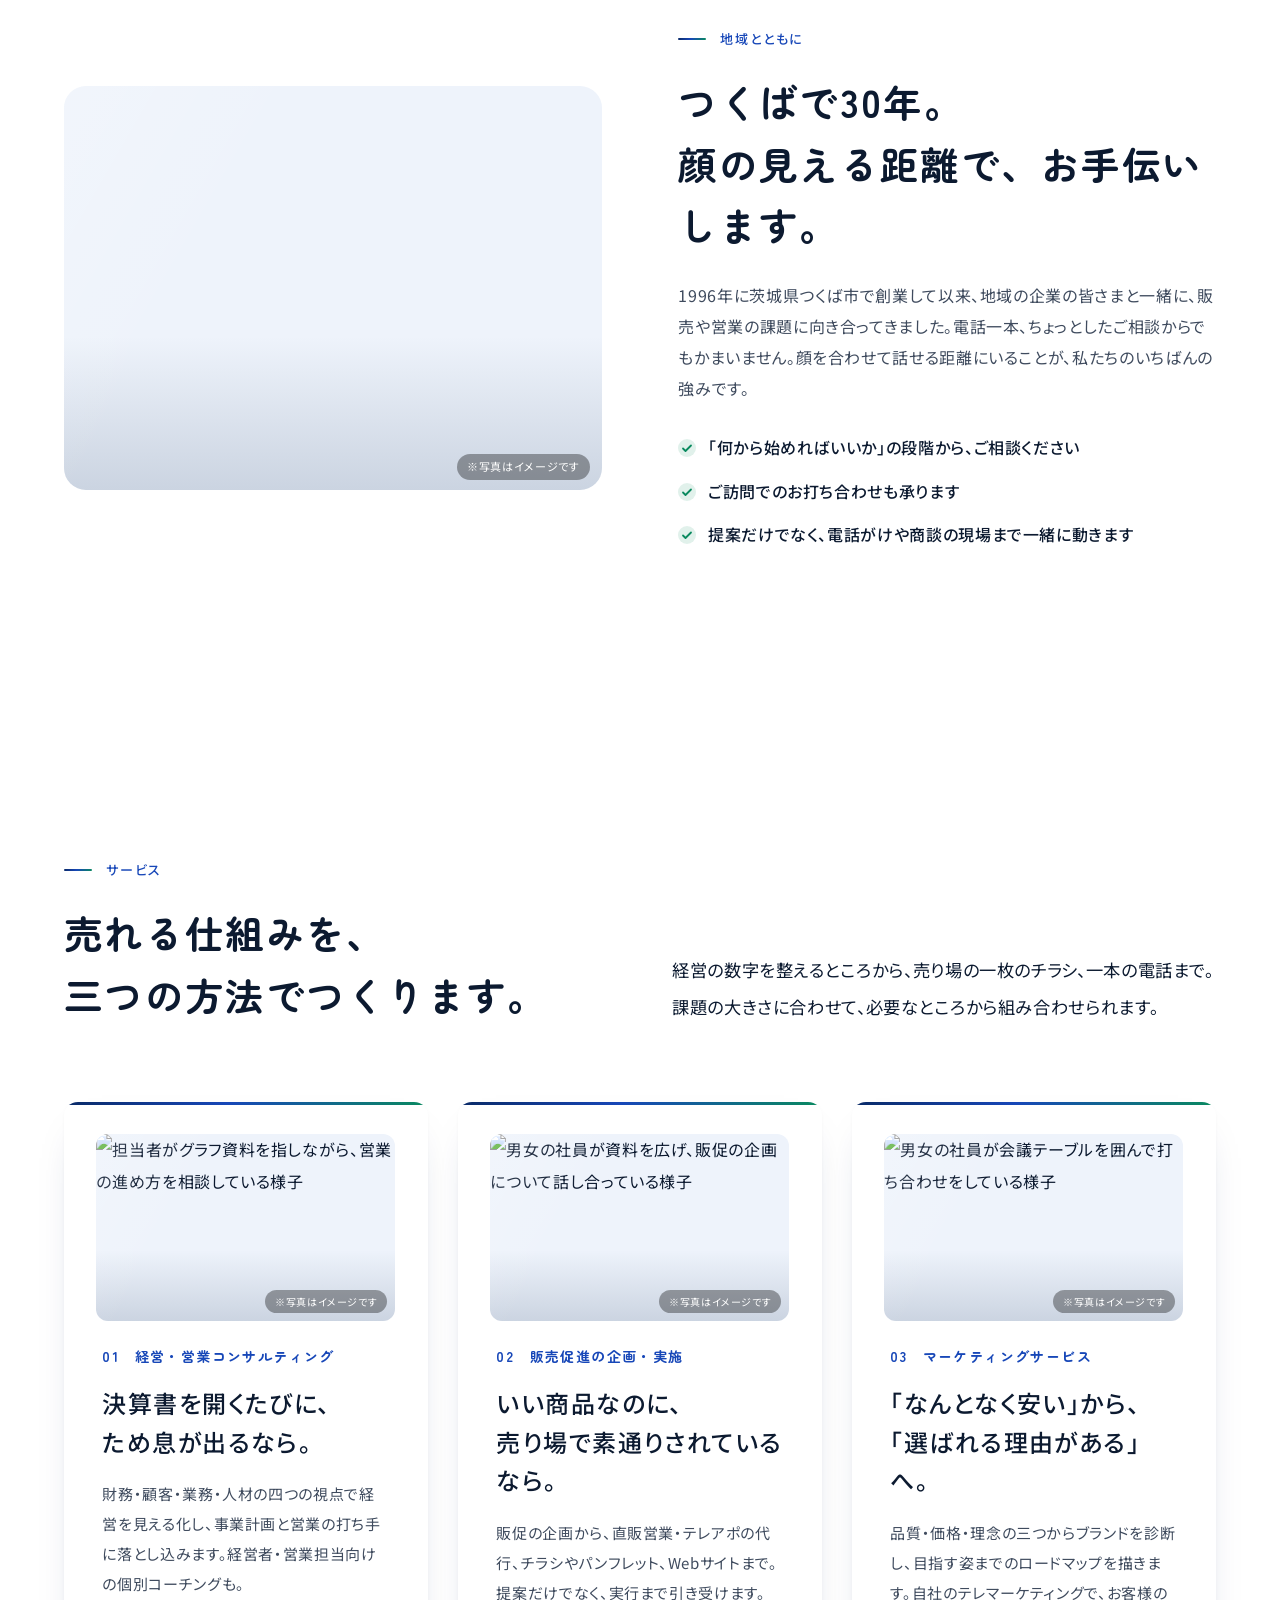
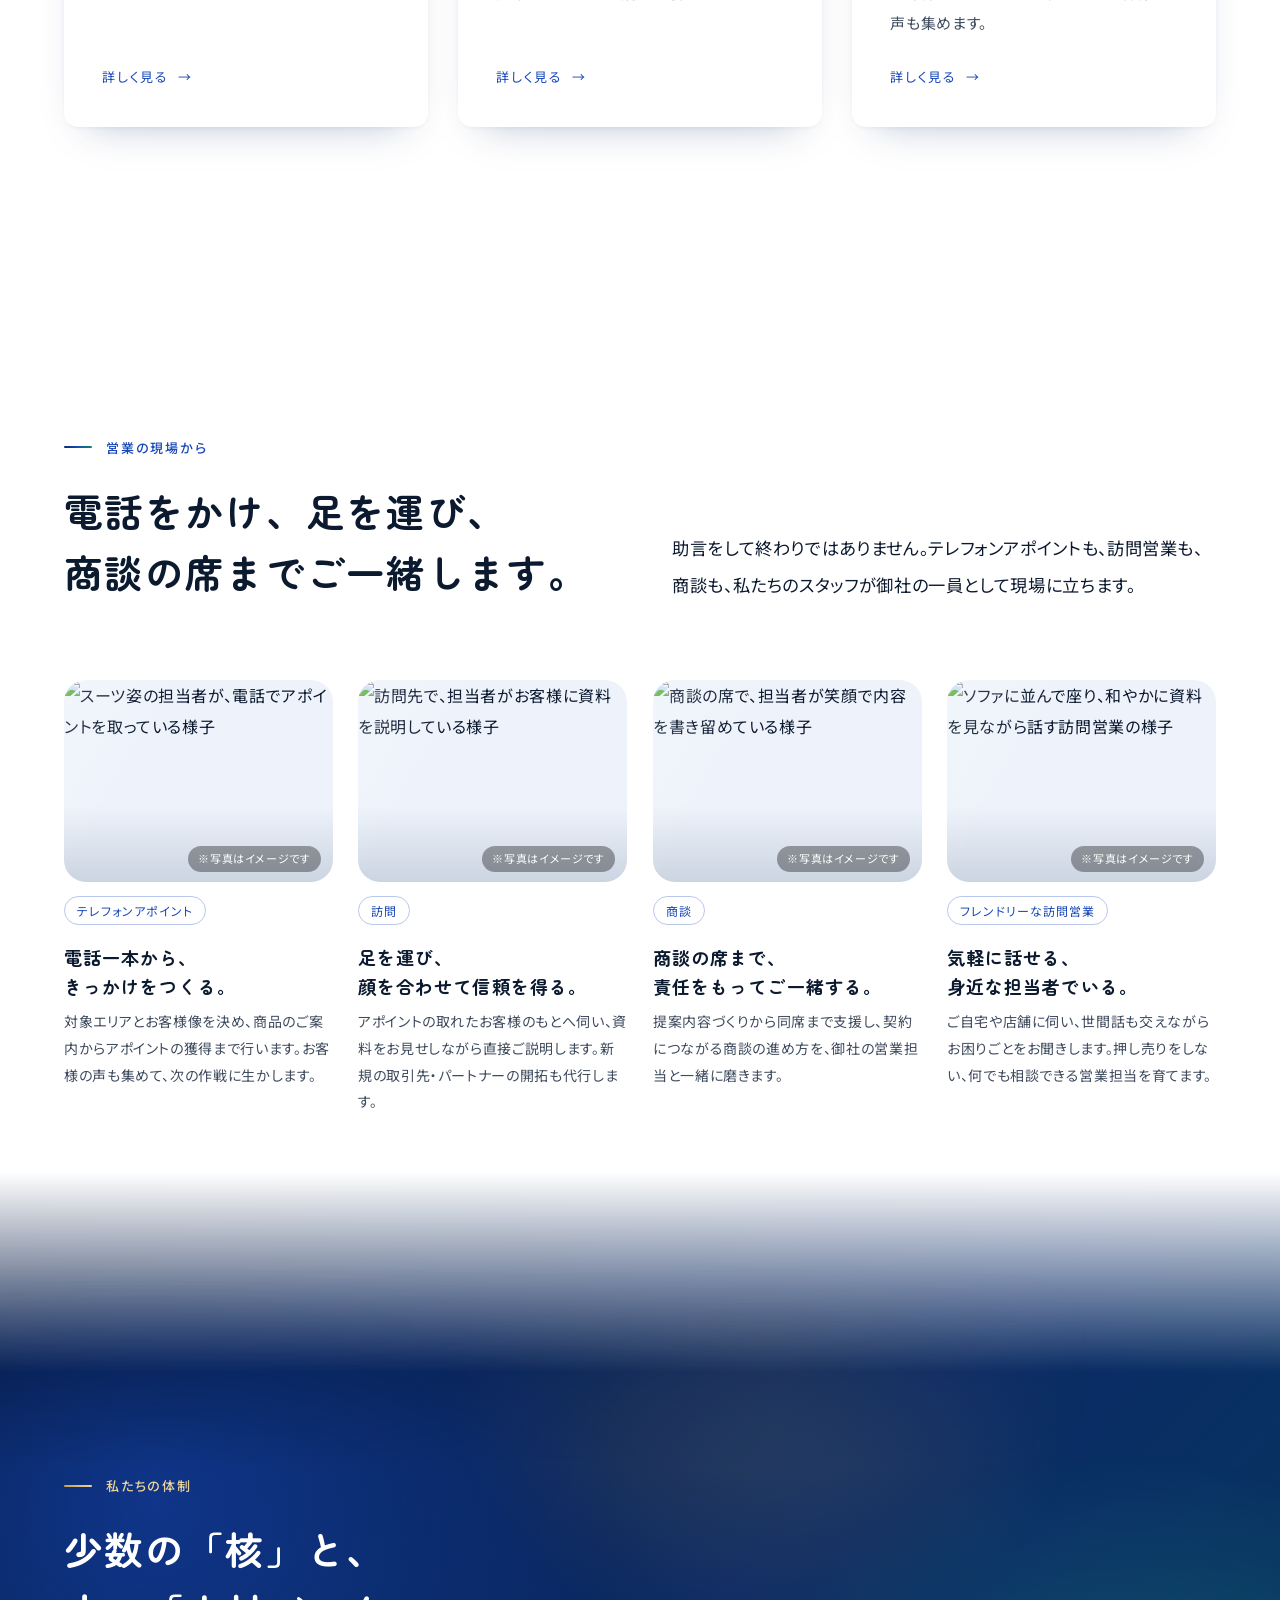
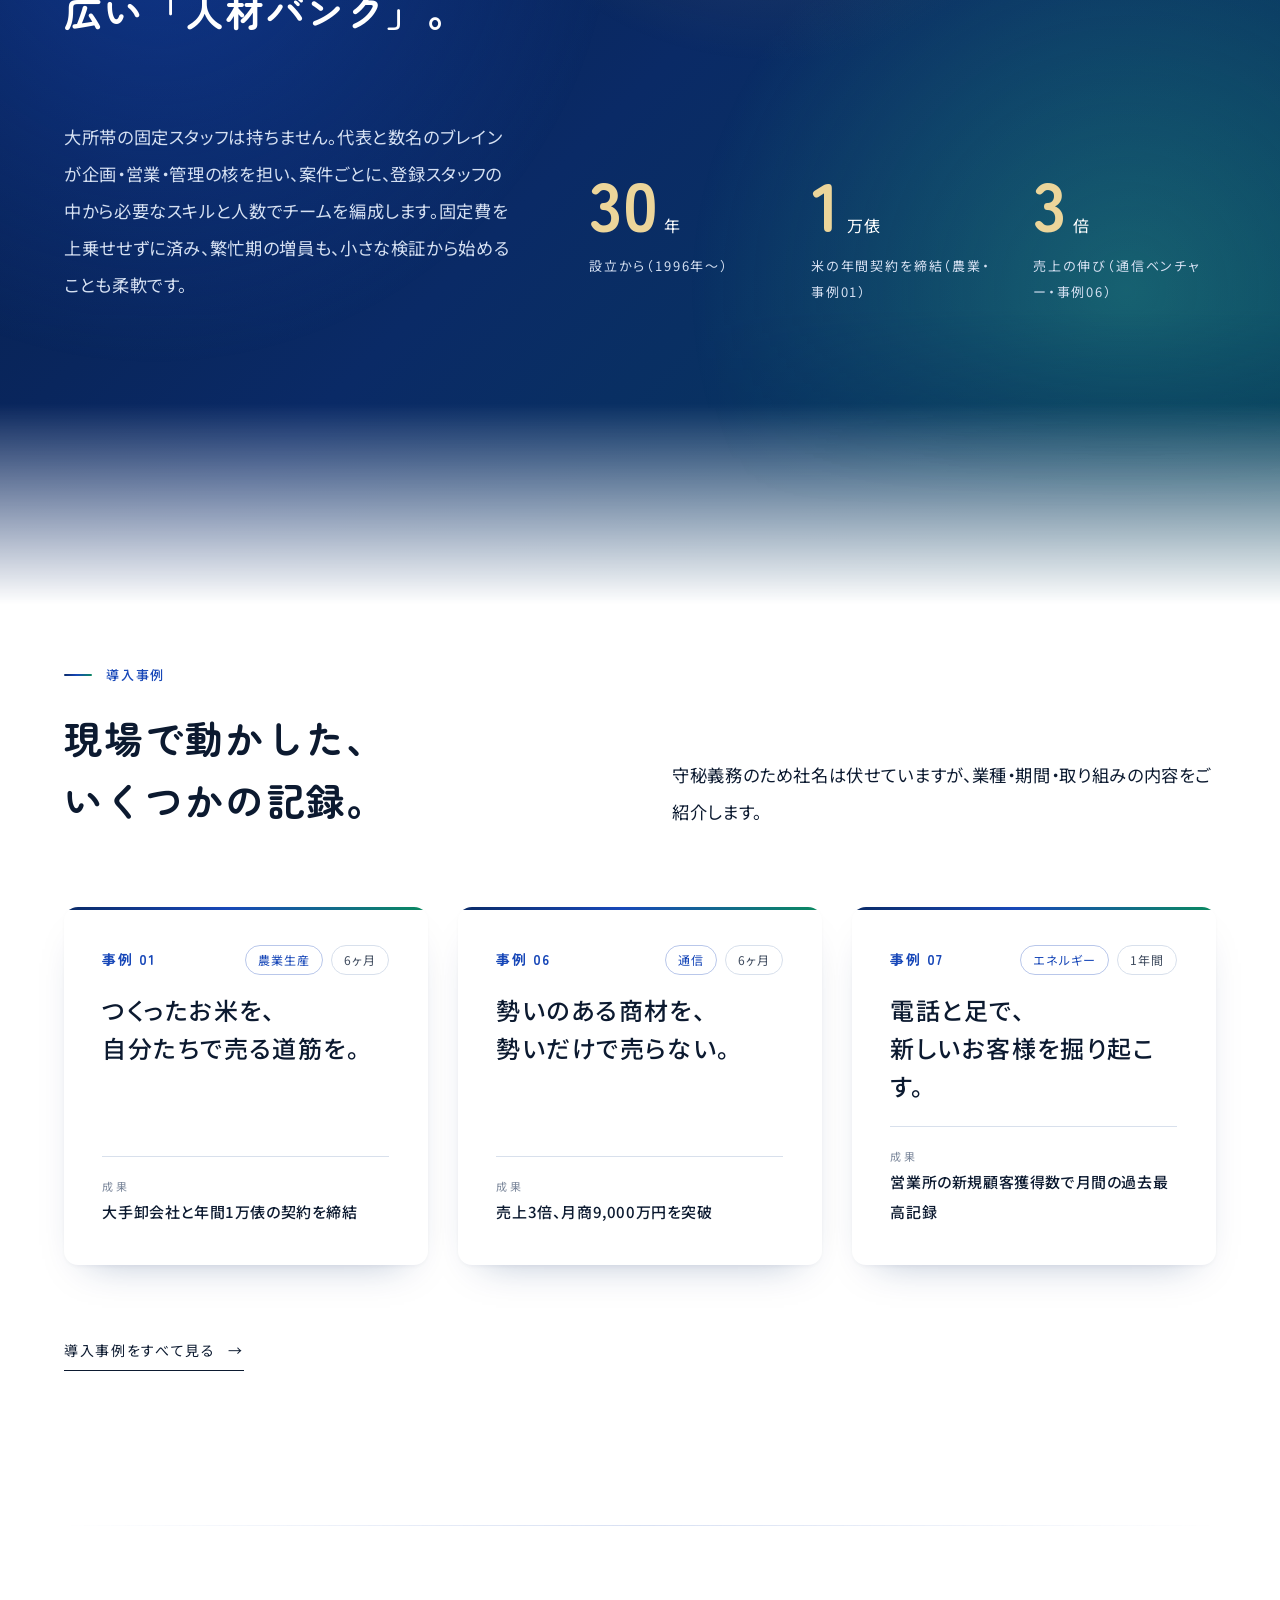
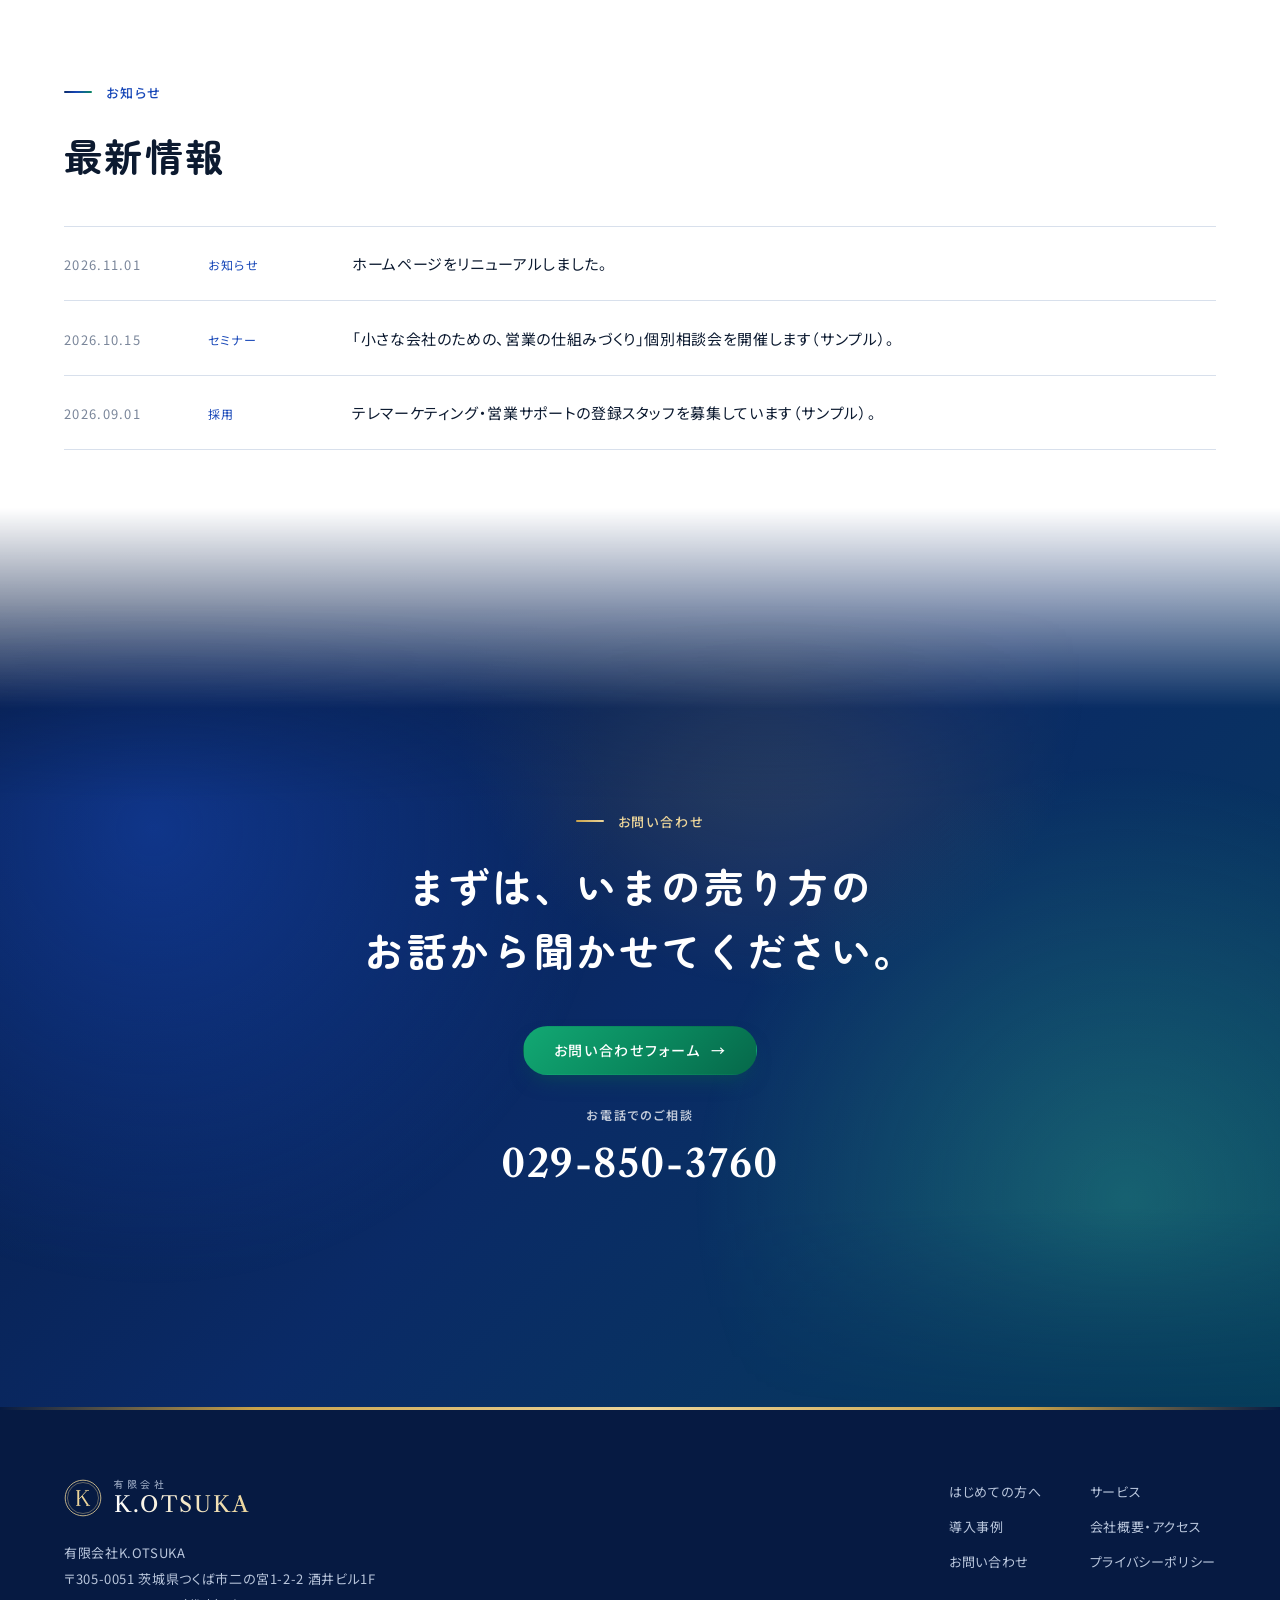
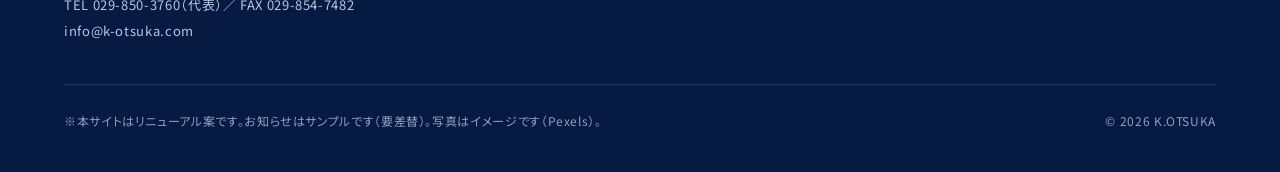
==== commit 8ef3d423: "LINE 等で URL を送ったときのプレビュー画像（OGP）を追加 - assets/og.png（1200×630）を作成し、全ページに og:image を設定 - トップの og:title " ====
--- a/index.html
+++ b/index.html
@@ -11,9 +11,14 @@
 <link rel="canonical" href="https://fujikurakenjiwork-beep.github.io/marketing-consulting-hp/">
 <meta property="og:type" content="website">
 <meta property="og:site_name" content="K.OTSUKA">
-<meta property="og:title" content="K.OTSUKA｜考えるだけで、終わらせない。">
+<meta property="og:title" content="【リニューアル案】有限会社K.OTSUKA｜考えるだけで、終わらせない。">
 <meta property="og:description" content="販売促進の企画、マーケティング、営業コンサルティング。現場まで自ら動いて、売れる仕組みをつくります。">
 <meta property="og:url" content="https://fujikurakenjiwork-beep.github.io/marketing-consulting-hp/">
+<meta property="og:image" content="https://fujikurakenjiwork-beep.github.io/marketing-consulting-hp/assets/og.png">
+<meta property="og:image:width" content="1200">
+<meta property="og:image:height" content="630">
+<meta property="og:image:alt" content="有限会社K.OTSUKA ホームページ リニューアル案">
+<meta name="twitter:card" content="summary_large_image">
 <link rel="icon" href="favicon.svg" type="image/svg+xml">
 <link rel="preconnect" href="https://fonts.googleapis.com">
 <link rel="preconnect" href="https://fonts.gstatic.com" crossorigin>
--- a/assets/style.css
+++ b/assets/style.css
@@ -1,5 +1,5 @@
 /* =========================================================
-   有限会社K.OTSUKA — 共通スタイル（明るいカジュアル版：グラデーション＋レイヤー）
+   有限会社K.OTSUKA — 共通スタイル（健康経営サイトと同じ配色：濃紺×青×ミント×金）
    ブランドの動詞: 「動かす」 → キー演出: KVで上昇線が描かれ、
    01企画 → 02実践 → 03検証 の節点が順に灯る（ページで1箇所のみ）
    ========================================================= */
@@ -476,7 +476,7 @@
 
 .checks{display:grid;gap:12px;margin-top:28px}
 .checks li{display:flex;gap:12px;align-items:baseline;font-weight:500;letter-spacing:.04em}
-.checks li::before{content:"";flex:none;width:18px;height:18px;border-radius:50%;background:rgba(var(--accent-rgb),.12) url("data:image/svg+xml,%3Csvg xmlns='http://www.w3.org/2000/svg' viewBox='0 0 18 18'%3E%3Cpath d='M5 9.5l2.5 2.5L13 6.5' fill='none' stroke='%231f74d6' stroke-width='1.8' stroke-linecap='round' stroke-linejoin='round'/%3E%3C/svg%3E") center/18px no-repeat;transform:translateY(3px)}
+.checks li::before{content:"";flex:none;width:18px;height:18px;border-radius:50%;background:rgba(var(--accent-rgb),.12) url("data:image/svg+xml,%3Csvg xmlns='http://www.w3.org/2000/svg' viewBox='0 0 18 18'%3E%3Cpath d='M5 9.5l2.5 2.5L13 6.5' fill='none' stroke='%230a8a5f' stroke-width='1.8' stroke-linecap='round' stroke-linejoin='round'/%3E%3C/svg%3E") center/18px no-repeat;transform:translateY(3px)}
 
 
 /* =========================================================
@@ -489,7 +489,7 @@
     radial-gradient(90% 60% at 110% 40%, #efe6d3 0%, rgba(239,230,211,0) 58%),
     radial-gradient(80% 60% at -10% 78%, #f1ebdf 0%, rgba(241,235,223,0) 60%),
     linear-gradient(180deg, #f7f3eb 0%, #f1ece2 48%, #f5f1e9 100%)}
-.bg-canvas::after{content:"";position:absolute;inset:0;opacity:.09;background-image:url("data:image/svg+xml,%3Csvg xmlns='http://www.w3.org/2000/svg' width='56' height='56' viewBox='0 0 56 56'%3E%3Cg fill='none' stroke='%231f74d6' stroke-width='.7'%3E%3Ccircle cx='0' cy='0' r='28'/%3E%3Ccircle cx='56' cy='0' r='28'/%3E%3Ccircle cx='0' cy='56' r='28'/%3E%3Ccircle cx='56' cy='56' r='28'/%3E%3Ccircle cx='28' cy='28' r='28'/%3E%3C/g%3E%3C/svg%3E");background-size:56px 56px;
+.bg-canvas::after{content:"";position:absolute;inset:0;opacity:.09;background-image:url("data:image/svg+xml,%3Csvg xmlns='http://www.w3.org/2000/svg' width='56' height='56' viewBox='0 0 56 56'%3E%3Cg fill='none' stroke='%230a8a5f' stroke-width='.7'%3E%3Ccircle cx='0' cy='0' r='28'/%3E%3Ccircle cx='56' cy='0' r='28'/%3E%3Ccircle cx='0' cy='56' r='28'/%3E%3Ccircle cx='56' cy='56' r='28'/%3E%3Ccircle cx='28' cy='28' r='28'/%3E%3C/g%3E%3C/svg%3E");background-size:56px 56px;
   -webkit-mask-image:radial-gradient(120% 90% at 50% 50%, rgba(0,0,0,.35) 0%, #000 100%);mask-image:radial-gradient(120% 90% at 50% 50%, rgba(0,0,0,.35) 0%, #000 100%)}
 
 /* 濃紺のセクション・KV・下層ヒーローの地紋 */
@@ -703,3 +703,126 @@
 .logo b{font-weight:400;font-size:22px;letter-spacing:.1em}
 @media (max-width:479px){.logo b{font-size:19px}}
 #loading .word{font-weight:400}
+
+
+/* =========================================================
+   健康経営サイトと同じ背景の色使い
+   濃紺 #0a2a66 / 深い紺 #061a42 / ロイヤル #1747b8 / 緑 #0a8a5f / ミント #3fd0a0 / 金 #c9a24a
+   ========================================================= */
+:root{
+  --navy:#0a2a66;
+  --navy-deep:#061a42;
+  --royal:#1747b8;
+  --mint:#3fd0a0;
+  --gold:#c9a24a;
+  --gold-l:#ecd59a;
+  --ink:#0c1a30;
+  --ink-2:#3f4b5e;
+  --ink-3:#7a869a;
+  --paper:#f3f7fd;
+  --paper-2:#eef3fb;
+  --dark:#0a2a66;
+  --dark-rgb:10,42,102;
+  --accent:#1747b8;
+  --accent-rgb:23,71,184;
+  --accent-light:#ecd59a;
+  --accent-2:#0a8a5f;
+  --accent-2-dark:#06684a;
+  --line:#d8e0ec;
+  --card:#ffffff;
+  --radius:14px;
+  --grad:linear-gradient(120deg,#0a2a66 0%,#1747b8 45%,#0a8a5f 100%);
+  --grad-deep:linear-gradient(120deg,#0a2a66 0%,#1747b8 45%,#0a8a5f 100%);
+  --grad-warm:linear-gradient(135deg,#12a873 0%,#0a8a5f 50%,#06684a 100%);
+  --shadow-card:0 18px 40px -24px rgba(10,42,102,.35),0 2px 6px -2px rgba(10,42,102,.08);
+}
+
+/* ページの地：淡い青のグラデーション＋青とミントのほのかな光＋細かなドット */
+.bg-canvas{background:
+    radial-gradient(50% 45% at 100% 0%, rgba(23,71,184,.10) 0%, rgba(23,71,184,0) 65%),
+    radial-gradient(45% 45% at 0% 100%, rgba(63,208,160,.12) 0%, rgba(63,208,160,0) 65%),
+    linear-gradient(180deg,#f7faff 0%,#f3f7fd 50%,#eef3fb 100%)}
+.bg-canvas::after{filter:none;opacity:1;background-repeat:repeat;background-size:22px 22px;
+  background-image:radial-gradient(rgba(10,42,102,.07) 1px, rgba(10,42,102,0) 1.2px)}
+
+/* ヘッダー：白＋上端に流れるグラデーションライン */
+.header{background:rgba(255,255,255,.9);box-shadow:0 1px 0 rgba(10,42,102,.08)}
+.header::after{top:0;bottom:auto;height:3px;opacity:1;
+  background:linear-gradient(90deg,var(--navy),var(--royal),var(--mint),var(--gold),var(--navy));
+  background-size:200% 100%;animation:fx-line 10s linear infinite}
+@keyframes fx-line{to{background-position:-200% 0}}
+.header .btn{background:var(--grad-warm);box-shadow:0 10px 22px -10px rgba(6,104,74,.6)}
+.logo-mark{color:var(--royal)}
+.logo b{background:var(--grad);-webkit-background-clip:text;background-clip:text;color:transparent}
+
+/* KV・下層ヒーロー：濃紺の帯＋斜めの光の筋＋青・ミント・金の光 */
+.kv,.page-hero{color:#fff}
+.kv::before,.page-hero::before{background:
+    radial-gradient(45% 60% at 4% 0%, rgba(23,71,184,.75), rgba(23,71,184,0) 70%),
+    radial-gradient(40% 55% at 98% 100%, rgba(63,208,160,.32), rgba(63,208,160,0) 70%),
+    radial-gradient(28% 40% at 62% 0%, rgba(201,162,74,.28), rgba(201,162,74,0) 70%),
+    linear-gradient(160deg,#061a42 0%,#0a2a66 48%,#0b3a7a 100%);
+  -webkit-mask-image:linear-gradient(180deg,#000 0,#000 calc(100% - 170px),transparent 100%);
+  mask-image:linear-gradient(180deg,#000 0,#000 calc(100% - 170px),transparent 100%)}
+.kv::after,.page-hero::after{inset:0 0 -96px;width:auto;height:auto;border-radius:0;filter:none;opacity:.5;
+  background:repeating-linear-gradient(115deg,rgba(255,255,255,.035) 0 1px,rgba(255,255,255,0) 1px 22px);
+  -webkit-mask-image:linear-gradient(180deg,#000 0,#000 calc(100% - 170px),transparent 100%);
+  mask-image:linear-gradient(180deg,#000 0,#000 calc(100% - 170px),transparent 100%)}
+.kv .kicker,.page-hero .kicker{color:var(--gold-l)}
+.kv .kicker::before,.page-hero .kicker::before{background:linear-gradient(90deg,var(--gold),var(--gold-l))}
+.kv .h-display,.page-hero .h-display{color:#fff}
+.kv .h-display em,.page-hero .h-display em{background:linear-gradient(90deg,var(--mint),#9ff0d2 50%,var(--gold-l));-webkit-background-clip:text;background-clip:text;color:transparent}
+.kv .kv-lead,.page-hero .lead,.page-hero p{color:#d5e0f2}
+.kv .kv-points li{background:rgba(255,255,255,.08);border:1.5px solid rgba(236,213,154,.75);color:#fff;box-shadow:none}
+.kv .btn,.page-hero .btn{background:transparent;border-color:rgba(255,255,255,.75);color:#fff}
+.kv .btn:hover,.page-hero .btn:hover{background:rgba(255,255,255,.12);border-color:#fff;color:#fff}
+.btn--accent,.kv .btn--accent,.page-hero .btn--accent,.section-dark .btn--accent,.cta-fixed .btn--accent{
+  background:var(--grad-warm);border-color:transparent;color:#fff;box-shadow:0 10px 22px -10px rgba(6,104,74,.6)}
+.btn--accent:hover,.kv .btn--accent:hover,.page-hero .btn--accent:hover,.section-dark .btn--accent:hover{
+  background:var(--grad-warm);color:#fff;transform:translateY(-2px);box-shadow:0 14px 26px -10px rgba(6,104,74,.7)}
+.page-hero .subnav a{background:rgba(255,255,255,.06);border-color:rgba(255,255,255,.3);color:#fff}
+.page-hero .subnav a:hover{background:#fff;color:var(--navy)}
+
+/* 写真：上に淡い光沢、下に紺の陰影。KV の写真はミントと金のレイヤーを重ねる */
+.photo::after{background:
+    linear-gradient(120deg,rgba(255,255,255,.2) 0%,rgba(255,255,255,0) 32%),
+    linear-gradient(180deg,rgba(20,50,90,0) 62%,rgba(20,50,90,.16) 100%)}
+.kv .photo,.page-hero .photo{box-shadow:16px 16px 0 0 rgba(63,208,160,.35),32px 32px 0 0 rgba(201,162,74,.3),0 34px 70px -26px rgba(0,0,0,.7)}
+
+/* 濃色セクション：濃紺のグラデーション＋青・ミント・金の光 */
+.section-dark::before{background:linear-gradient(135deg,#061a42 0%,#0a2a66 50%,#063f5a 100%)}
+.section-dark::after{background-image:
+    radial-gradient(circle at 12% 28%, rgba(23,71,184,.55), rgba(23,71,184,0) 36%),
+    radial-gradient(circle at 88% 74%, rgba(63,208,160,.28), rgba(63,208,160,0) 34%),
+    radial-gradient(circle at 60% 8%, rgba(201,162,74,.22), rgba(201,162,74,0) 30%)}
+.section-dark .kicker{color:var(--gold-l)}
+.section-dark .kicker::before{background:linear-gradient(90deg,var(--gold),var(--gold-l))}
+.section-dark .h-sub,.section-dark .lead,.section-dark p{color:#d5e0f2}
+.section-dark .stat .num{color:var(--gold-l)}
+.section-dark .btn:hover{color:var(--navy)}
+/* 最後の CTA はそのまま濃紺のフッターへつなぐ（下端を溶かさない） */
+.section-dark.cta::before{-webkit-mask-image:linear-gradient(180deg,transparent 0,#000 200px);mask-image:linear-gradient(180deg,transparent 0,#000 200px)}
+
+/* 見出しのラベル・カード */
+.kicker{color:var(--accent)}
+.kicker::before{width:28px;height:2px;border-radius:2px;background:var(--grad)}
+.h2 em{background:var(--grad);-webkit-background-clip:text;background-clip:text;color:transparent}
+.card,.bsc > div,.contact-box{background:#fff;border:0;box-shadow:var(--shadow-card);overflow:hidden}
+.card::before{content:"";position:absolute;left:0;right:0;top:0;height:3px;background:var(--grad)}
+a.card:hover{background:#fff}
+.checks li::before{background-color:rgba(10,138,95,.12)}
+#loading{background:#fff}
+#loading .word{color:var(--navy)}
+
+/* フッター：深い紺＋上端に金のライン */
+.footer{background:var(--navy-deep);color:#b9c6dc}
+.footer::before{left:0;right:0;height:3px;border-radius:0;opacity:1;
+  background:linear-gradient(90deg,transparent,var(--gold) 20%,var(--gold-l) 50%,var(--gold) 80%,transparent)}
+.footer-inner{border-bottom-color:rgba(255,255,255,.12)}
+.footer-bottom{color:#8ea0bf}
+.footer a:hover{color:var(--gold-l)}
+.footer .logo-mark{color:var(--gold-l)}
+.footer .logo b{background:linear-gradient(90deg,#fff,var(--gold-l));-webkit-background-clip:text;background-clip:text;color:transparent}
+.footer .logo small{color:#b9c6dc}
+
+@media (prefers-reduced-motion:reduce){.header::after{animation:none}}
